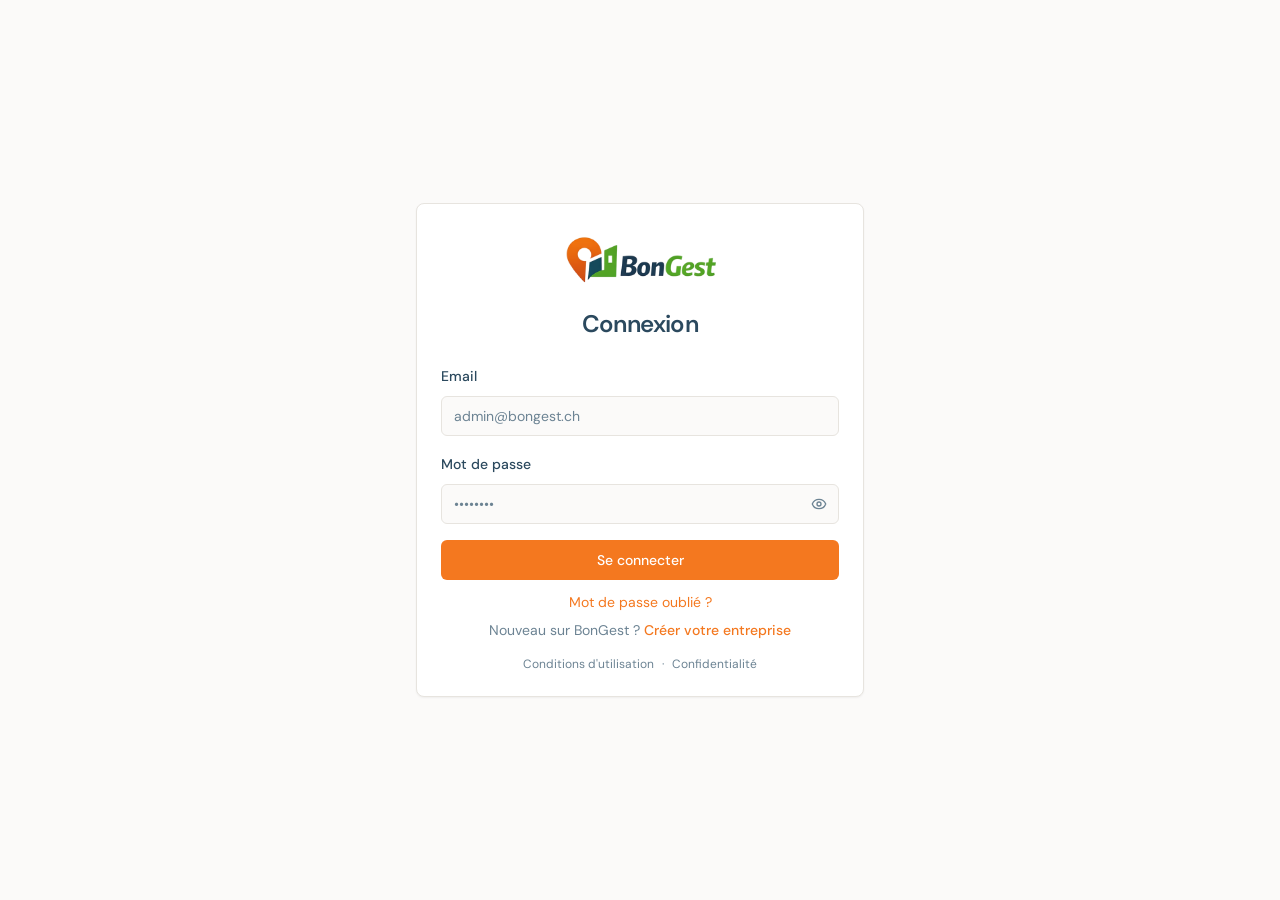
==== app-manual/index.html @ b4b2f69d "Deploy app manual" ====
<!doctype html>
<html lang="fr">
  <head>
    <meta charset="UTF-8" />
    <meta name="viewport" content="width=device-width, initial-scale=1.0, viewport-fit=cover" />
    <title>BonGest</title>
    <script>
      (function () {
        var path = window.location.pathname;
        var isWorkerRoute = path === "/worker" || path.indexOf("/worker/") === 0 || path.indexOf("/w/") === 0;
        var metadata = isWorkerRoute
          ? {
              title: "BonGest Terrain",
              description: "Application terrain pour techniciens BonGest",
              manifest: "/app-manual/worker-manifest.json",
              theme: "#2f6a31",
              icon: "/app-manual/worker-icon-512.png",
              icon192: "/app-manual/worker-icon-192.png",
              appleTitle: "Terrain"
            }
          : {
              title: "BonGest",
              description: "BonGest, gestion operationnelle pour entreprises de services sur le terrain.",
              manifest: "/app-manual/manifest.json",
              theme: "#2e7d32",
              icon: "/app-manual/icon-512.png",
              icon192: "/app-manual/icon-192.png",
              appleTitle: "BonGest"
            };

        document.title = metadata.title;
        document.write(
          '<meta name="description" content="' + metadata.description + '">' +
          '<link rel="manifest" href="' + metadata.manifest + '" id="app-manifest">' +
          '<meta name="theme-color" content="' + metadata.theme + '">' +
          '<meta name="mobile-web-app-capable" content="yes">' +
          '<meta name="application-name" content="' + metadata.appleTitle + '">' +
          '<meta name="apple-mobile-web-app-capable" content="yes">' +
          '<meta name="apple-mobile-web-app-status-bar-style" content="black-translucent">' +
          '<meta name="apple-mobile-web-app-title" content="' + metadata.appleTitle + '">' +
          '<link rel="icon" type="image/png" sizes="192x192" href="' + metadata.icon192 + '">' +
          '<link rel="apple-touch-icon" sizes="512x512" href="' + metadata.icon + '">' +
          '<meta name="author" content="BonGest">' +
          '<meta property="og:type" content="website">' +
          '<meta property="og:title" content="' + metadata.title + '">' +
          '<meta property="og:description" content="' + metadata.description + '">' +
          '<meta property="og:image" content="' + metadata.icon + '">' +
          '<meta name="twitter:card" content="summary_large_image">' +
          '<meta name="twitter:title" content="' + metadata.title + '">' +
          '<meta name="twitter:description" content="' + metadata.description + '">' +
          '<meta name="twitter:image" content="' + metadata.icon + '">'
        );
      })();
    </script>
    <script type="module" crossorigin src="/app-manual/assets/main-5Fu1vGUV.js"></script>
    <link rel="stylesheet" crossorigin href="/app-manual/assets/main-CNMGtfHj.css">
  </head>

  <body>
    <div id="root"></div>
  </body>
</html>
---- app-manual/assets/main-CNMGtfHj.css ----
@import"https://fonts.googleapis.com/css2?family=DM+Sans:ital,opsz,wght@0,9..40,300;0,9..40,400;0,9..40,500;0,9..40,600;0,9..40,700;1,9..40,400&display=swap";*,:before,:after{--tw-border-spacing-x: 0;--tw-border-spacing-y: 0;--tw-translate-x: 0;--tw-translate-y: 0;--tw-rotate: 0;--tw-skew-x: 0;--tw-skew-y: 0;--tw-scale-x: 1;--tw-scale-y: 1;--tw-pan-x: ;--tw-pan-y: ;--tw-pinch-zoom: ;--tw-scroll-snap-strictness: proximity;--tw-gradient-from-position: ;--tw-gradient-via-position: ;--tw-gradient-to-position: ;--tw-ordinal: ;--tw-slashed-zero: ;--tw-numeric-figure: ;--tw-numeric-spacing: ;--tw-numeric-fraction: ;--tw-ring-inset: ;--tw-ring-offset-width: 0px;--tw-ring-offset-color: #fff;--tw-ring-color: rgb(59 130 246 / .5);--tw-ring-offset-shadow: 0 0 #0000;--tw-ring-shadow: 0 0 #0000;--tw-shadow: 0 0 #0000;--tw-shadow-colored: 0 0 #0000;--tw-blur: ;--tw-brightness: ;--tw-contrast: ;--tw-grayscale: ;--tw-hue-rotate: ;--tw-invert: ;--tw-saturate: ;--tw-sepia: ;--tw-drop-shadow: ;--tw-backdrop-blur: ;--tw-backdrop-brightness: ;--tw-backdrop-contrast: ;--tw-backdrop-grayscale: ;--tw-backdrop-hue-rotate: ;--tw-backdrop-invert: ;--tw-backdrop-opacity: ;--tw-backdrop-saturate: ;--tw-backdrop-sepia: ;--tw-contain-size: ;--tw-contain-layout: ;--tw-contain-paint: ;--tw-contain-style: }::backdrop{--tw-border-spacing-x: 0;--tw-border-spacing-y: 0;--tw-translate-x: 0;--tw-translate-y: 0;--tw-rotate: 0;--tw-skew-x: 0;--tw-skew-y: 0;--tw-scale-x: 1;--tw-scale-y: 1;--tw-pan-x: ;--tw-pan-y: ;--tw-pinch-zoom: ;--tw-scroll-snap-strictness: proximity;--tw-gradient-from-position: ;--tw-gradient-via-position: ;--tw-gradient-to-position: ;--tw-ordinal: ;--tw-slashed-zero: ;--tw-numeric-figure: ;--tw-numeric-spacing: ;--tw-numeric-fraction: ;--tw-ring-inset: ;--tw-ring-offset-width: 0px;--tw-ring-offset-color: #fff;--tw-ring-color: rgb(59 130 246 / .5);--tw-ring-offset-shadow: 0 0 #0000;--tw-ring-shadow: 0 0 #0000;--tw-shadow: 0 0 #0000;--tw-shadow-colored: 0 0 #0000;--tw-blur: ;--tw-brightness: ;--tw-contrast: ;--tw-grayscale: ;--tw-hue-rotate: ;--tw-invert: ;--tw-saturate: ;--tw-sepia: ;--tw-drop-shadow: ;--tw-backdrop-blur: ;--tw-backdrop-brightness: ;--tw-backdrop-contrast: ;--tw-backdrop-grayscale: ;--tw-backdrop-hue-rotate: ;--tw-backdrop-invert: ;--tw-backdrop-opacity: ;--tw-backdrop-saturate: ;--tw-backdrop-sepia: ;--tw-contain-size: ;--tw-contain-layout: ;--tw-contain-paint: ;--tw-contain-style: }*,:before,:after{box-sizing:border-box;border-width:0;border-style:solid;border-color:#e5e7eb}:before,:after{--tw-content: ""}html,:host{line-height:1.5;-webkit-text-size-adjust:100%;-moz-tab-size:4;-o-tab-size:4;tab-size:4;font-family:DM Sans,system-ui,sans-serif;font-feature-settings:normal;font-variation-settings:normal;-webkit-tap-highlight-color:transparent}body{margin:0;line-height:inherit}hr{height:0;color:inherit;border-top-width:1px}abbr:where([title]){-webkit-text-decoration:underline dotted;text-decoration:underline dotted}h1,h2,h3,h4,h5,h6{font-size:inherit;font-weight:inherit}a{color:inherit;text-decoration:inherit}b,strong{font-weight:bolder}code,kbd,samp,pre{font-family:ui-monospace,SFMono-Regular,Menlo,Monaco,Consolas,Liberation Mono,Courier New,monospace;font-feature-settings:normal;font-variation-settings:normal;font-size:1em}small{font-size:80%}sub,sup{font-size:75%;line-height:0;position:relative;vertical-align:baseline}sub{bottom:-.25em}sup{top:-.5em}table{text-indent:0;border-color:inherit;border-collapse:collapse}button,input,optgroup,select,textarea{font-family:inherit;font-feature-settings:inherit;font-variation-settings:inherit;font-size:100%;font-weight:inherit;line-height:inherit;letter-spacing:inherit;color:inherit;margin:0;padding:0}button,select{text-transform:none}button,input:where([type=button]),input:where([type=reset]),input:where([type=submit]){-webkit-appearance:button;background-color:transparent;background-image:none}:-moz-focusring{outline:auto}:-moz-ui-invalid{box-shadow:none}progress{vertical-align:baseline}::-webkit-inner-spin-button,::-webkit-outer-spin-button{height:auto}[type=search]{-webkit-appearance:textfield;outline-offset:-2px}::-webkit-search-decoration{-webkit-appearance:none}::-webkit-file-upload-button{-webkit-appearance:button;font:inherit}summary{display:list-item}blockquote,dl,dd,h1,h2,h3,h4,h5,h6,hr,figure,p,pre{margin:0}fieldset{margin:0;padding:0}legend{padding:0}ol,ul,menu{list-style:none;margin:0;padding:0}dialog{padding:0}textarea{resize:vertical}input::-moz-placeholder,textarea::-moz-placeholder{opacity:1;color:#9ca3af}input::placeholder,textarea::placeholder{opacity:1;color:#9ca3af}button,[role=button]{cursor:pointer}:disabled{cursor:default}img,svg,video,canvas,audio,iframe,embed,object{display:block;vertical-align:middle}img,video{max-width:100%;height:auto}[hidden]:where(:not([hidden=until-found])){display:none}:root{--background: 40 20% 98%;--foreground: 205 37% 27%;--card: 0 0% 100%;--card-foreground: 205 37% 27%;--popover: 0 0% 100%;--popover-foreground: 205 37% 27%;--primary: 25 91% 54%;--primary-foreground: 0 0% 100%;--secondary: 205 37% 27%;--secondary-foreground: 0 0% 100%;--muted: 40 15% 94%;--muted-foreground: 205 15% 50%;--accent: 122 39% 49%;--accent-foreground: 0 0% 100%;--destructive: 0 84% 60%;--destructive-foreground: 0 0% 100%;--border: 40 15% 89%;--input: 40 15% 89%;--ring: 25 91% 54%;--radius: .5rem;--sidebar-background: 205 37% 27%;--sidebar-foreground: 210 20% 90%;--sidebar-primary: 25 91% 54%;--sidebar-primary-foreground: 0 0% 100%;--sidebar-accent: 205 35% 22%;--sidebar-accent-foreground: 210 20% 90%;--sidebar-border: 205 30% 32%;--sidebar-ring: 25 91% 54%}.dark{--background: 205 40% 10%;--foreground: 210 20% 90%;--card: 205 37% 15%;--card-foreground: 210 20% 90%;--popover: 205 37% 15%;--popover-foreground: 210 20% 90%;--primary: 25 91% 54%;--primary-foreground: 0 0% 100%;--secondary: 205 30% 25%;--secondary-foreground: 210 20% 90%;--muted: 205 30% 18%;--muted-foreground: 210 15% 60%;--accent: 122 39% 49%;--accent-foreground: 0 0% 100%;--destructive: 0 62% 30%;--destructive-foreground: 0 0% 100%;--border: 205 30% 20%;--input: 205 30% 20%;--ring: 25 91% 54%;--sidebar-background: 205 40% 8%;--sidebar-foreground: 210 20% 85%;--sidebar-primary: 25 91% 54%;--sidebar-primary-foreground: 0 0% 100%;--sidebar-accent: 205 35% 14%;--sidebar-accent-foreground: 210 20% 85%;--sidebar-border: 205 30% 15%;--sidebar-ring: 25 91% 54%}*{border-color:hsl(var(--border))}html,body,#root{min-height:100%}body{background-color:hsl(var(--background));font-family:DM Sans,system-ui,sans-serif;color:hsl(var(--foreground));font-family:DM Sans,system-ui,sans-serif}.\!container{width:100%!important;margin-right:auto!important;margin-left:auto!important;padding-right:2rem!important;padding-left:2rem!important}.container{width:100%;margin-right:auto;margin-left:auto;padding-right:2rem;padding-left:2rem}@media (min-width: 1400px){.\!container{max-width:1400px!important}.container{max-width:1400px}}.sr-only{position:absolute;width:1px;height:1px;padding:0;margin:-1px;overflow:hidden;clip:rect(0,0,0,0);white-space:nowrap;border-width:0}.pointer-events-none{pointer-events:none}.pointer-events-auto{pointer-events:auto}.visible{visibility:visible}.invisible{visibility:hidden}.fixed{position:fixed}.absolute{position:absolute}.relative{position:relative}.sticky{position:sticky}.inset-0{top:0;right:0;bottom:0;left:0}.inset-x-0{left:0;right:0}.inset-x-3{left:.75rem;right:.75rem}.inset-x-4{left:1rem;right:1rem}.inset-y-0{top:0;bottom:0}.-bottom-12{bottom:-3rem}.-left-12{left:-3rem}.-left-2{left:-.5rem}.-right-12{right:-3rem}.-right-2{right:-.5rem}.-top-12{top:-3rem}.bottom-0{bottom:0}.bottom-20{bottom:5rem}.left-0{left:0}.left-1{left:.25rem}.left-1\/2{left:50%}.left-2{left:.5rem}.left-2\.5{left:.625rem}.left-3{left:.75rem}.left-\[50\%\]{left:50%}.right-0{right:0}.right-1{right:.25rem}.right-2{right:.5rem}.right-3{right:.75rem}.right-4{right:1rem}.top-0{top:0}.top-1{top:.25rem}.top-1\.5{top:.375rem}.top-1\/2{top:50%}.top-2{top:.5rem}.top-2\.5{top:.625rem}.top-3{top:.75rem}.top-3\.5{top:.875rem}.top-4{top:1rem}.top-\[1px\]{top:1px}.top-\[50\%\]{top:50%}.top-\[60\%\]{top:60%}.top-full{top:100%}.z-10{z-index:10}.z-20{z-index:20}.z-30{z-index:30}.z-40{z-index:40}.z-50{z-index:50}.z-\[100\]{z-index:100}.z-\[1\]{z-index:1}.order-1{order:1}.col-span-2{grid-column:span 2 / span 2}.-mx-1{margin-left:-.25rem;margin-right:-.25rem}.-mx-4{margin-left:-1rem;margin-right:-1rem}.-mx-6{margin-left:-1.5rem;margin-right:-1.5rem}.mx-1{margin-left:.25rem;margin-right:.25rem}.mx-2{margin-left:.5rem;margin-right:.5rem}.mx-3{margin-left:.75rem;margin-right:.75rem}.mx-3\.5{margin-left:.875rem;margin-right:.875rem}.mx-auto{margin-left:auto;margin-right:auto}.my-0\.5{margin-top:.125rem;margin-bottom:.125rem}.my-1{margin-top:.25rem;margin-bottom:.25rem}.-ml-1{margin-left:-.25rem}.-ml-4{margin-left:-1rem}.-mt-2{margin-top:-.5rem}.-mt-4{margin-top:-1rem}.mb-0\.5{margin-bottom:.125rem}.mb-1{margin-bottom:.25rem}.mb-1\.5{margin-bottom:.375rem}.mb-2{margin-bottom:.5rem}.mb-3{margin-bottom:.75rem}.mb-4{margin-bottom:1rem}.mb-5{margin-bottom:1.25rem}.ml-1{margin-left:.25rem}.ml-1\.5{margin-left:.375rem}.ml-2{margin-left:.5rem}.ml-4{margin-left:1rem}.ml-6{margin-left:1.5rem}.ml-9{margin-left:2.25rem}.ml-auto{margin-left:auto}.mr-0\.5{margin-right:.125rem}.mr-1{margin-right:.25rem}.mr-1\.5{margin-right:.375rem}.mr-2{margin-right:.5rem}.mt-0\.5{margin-top:.125rem}.mt-1{margin-top:.25rem}.mt-1\.5{margin-top:.375rem}.mt-2{margin-top:.5rem}.mt-24{margin-top:6rem}.mt-3{margin-top:.75rem}.mt-4{margin-top:1rem}.mt-5{margin-top:1.25rem}.mt-6{margin-top:1.5rem}.mt-\[-12px\]{margin-top:-12px}.mt-auto{margin-top:auto}.line-clamp-2{overflow:hidden;display:-webkit-box;-webkit-box-orient:vertical;-webkit-line-clamp:2}.block{display:block}.inline-block{display:inline-block}.inline{display:inline}.flex{display:flex}.inline-flex{display:inline-flex}.table{display:table}.grid{display:grid}.hidden{display:none}.aspect-square{aspect-ratio:1 / 1}.aspect-video{aspect-ratio:16 / 9}.size-4{width:1rem;height:1rem}.h-0{height:0px}.h-0\.5{height:.125rem}.h-1{height:.25rem}.h-1\.5{height:.375rem}.h-10{height:2.5rem}.h-11{height:2.75rem}.h-12{height:3rem}.h-14{height:3.5rem}.h-16{height:4rem}.h-2{height:.5rem}.h-2\.5{height:.625rem}.h-20{height:5rem}.h-3{height:.75rem}.h-3\.5{height:.875rem}.h-32{height:8rem}.h-4{height:1rem}.h-48{height:12rem}.h-5{height:1.25rem}.h-52{height:13rem}.h-6{height:1.5rem}.h-7{height:1.75rem}.h-8{height:2rem}.h-9{height:2.25rem}.h-96{height:24rem}.h-\[1px\]{height:1px}.h-\[22px\]{height:22px}.h-\[600px\]{height:600px}.h-\[85vh\]{height:85vh}.h-\[calc\(100vh-260px\)\]{height:calc(100vh - 260px)}.h-\[var\(--radix-navigation-menu-viewport-height\)\]{height:var(--radix-navigation-menu-viewport-height)}.h-\[var\(--radix-select-trigger-height\)\]{height:var(--radix-select-trigger-height)}.h-auto{height:auto}.h-dvh{height:100dvh}.h-full{height:100%}.h-px{height:1px}.h-svh{height:100svh}.max-h-32{max-height:8rem}.max-h-36{max-height:9rem}.max-h-64{max-height:16rem}.max-h-96{max-height:24rem}.max-h-\[200px\]{max-height:200px}.max-h-\[300px\]{max-height:300px}.max-h-\[320px\]{max-height:320px}.max-h-\[70vh\]{max-height:70vh}.max-h-\[85vh\]{max-height:85vh}.max-h-\[90dvh\]{max-height:90dvh}.max-h-\[90vh\]{max-height:90vh}.max-h-\[calc\(100dvh-120px\)\]{max-height:calc(100dvh - 120px)}.max-h-\[calc\(100dvh-2rem\)\]{max-height:calc(100dvh - 2rem)}.max-h-full{max-height:100%}.max-h-screen{max-height:100vh}.min-h-0{min-height:0px}.min-h-14{min-height:3.5rem}.min-h-5{min-height:1.25rem}.min-h-\[100px\]{min-height:100px}.min-h-\[36px\]{min-height:36px}.min-h-\[44px\]{min-height:44px}.min-h-\[48px\]{min-height:48px}.min-h-\[50vh\]{min-height:50vh}.min-h-\[60px\]{min-height:60px}.min-h-\[64px\]{min-height:64px}.min-h-\[76px\]{min-height:76px}.min-h-\[78px\]{min-height:78px}.min-h-\[80px\]{min-height:80px}.min-h-\[84px\]{min-height:84px}.min-h-dvh{min-height:100dvh}.min-h-screen{min-height:100vh}.min-h-svh{min-height:100svh}.w-0{width:0px}.w-1{width:.25rem}.w-1\/2{width:50%}.w-10{width:2.5rem}.w-11{width:2.75rem}.w-12{width:3rem}.w-14{width:3.5rem}.w-16{width:4rem}.w-2{width:.5rem}.w-2\.5{width:.625rem}.w-2\/3{width:66.666667%}.w-20{width:5rem}.w-24{width:6rem}.w-28{width:7rem}.w-3{width:.75rem}.w-3\.5{width:.875rem}.w-3\/4{width:75%}.w-32{width:8rem}.w-4{width:1rem}.w-48{width:12rem}.w-5{width:1.25rem}.w-52{width:13rem}.w-6{width:1.5rem}.w-64{width:16rem}.w-7{width:1.75rem}.w-72{width:18rem}.w-8{width:2rem}.w-80{width:20rem}.w-9{width:2.25rem}.w-\[--sidebar-width\]{width:var(--sidebar-width)}.w-\[100px\]{width:100px}.w-\[120px\]{width:120px}.w-\[140px\]{width:140px}.w-\[180px\]{width:180px}.w-\[1px\]{width:1px}.w-\[200px\]{width:200px}.w-\[22px\]{width:22px}.w-\[68px\]{width:68px}.w-\[90px\]{width:90px}.w-\[calc\(100vw-2rem\)\]{width:calc(100vw - 2rem)}.w-auto{width:auto}.w-full{width:100%}.w-max{width:-moz-max-content;width:max-content}.w-px{width:1px}.min-w-0{min-width:0px}.min-w-5{min-width:1.25rem}.min-w-6{min-width:1.5rem}.min-w-7{min-width:1.75rem}.min-w-\[12rem\]{min-width:12rem}.min-w-\[130px\]{min-width:130px}.min-w-\[140px\]{min-width:140px}.min-w-\[160px\]{min-width:160px}.min-w-\[200px\]{min-width:200px}.min-w-\[520px\]{min-width:520px}.min-w-\[550px\]{min-width:550px}.min-w-\[8rem\]{min-width:8rem}.min-w-\[980px\]{min-width:980px}.min-w-\[var\(--radix-select-trigger-width\)\]{min-width:var(--radix-select-trigger-width)}.min-w-full{min-width:100%}.max-w-2xl{max-width:42rem}.max-w-3xl{max-width:48rem}.max-w-6xl{max-width:72rem}.max-w-\[--skeleton-width\]{max-width:var(--skeleton-width)}.max-w-\[180px\]{max-width:180px}.max-w-\[240px\]{max-width:240px}.max-w-\[280px\]{max-width:280px}.max-w-\[80\%\]{max-width:80%}.max-w-\[85\%\]{max-width:85%}.max-w-full{max-width:100%}.max-w-lg{max-width:32rem}.max-w-max{max-width:-moz-max-content;max-width:max-content}.max-w-md{max-width:28rem}.max-w-sm{max-width:24rem}.max-w-xs{max-width:20rem}.flex-1{flex:1 1 0%}.flex-shrink-0,.shrink-0{flex-shrink:0}.grow{flex-grow:1}.grow-0{flex-grow:0}.basis-full{flex-basis:100%}.table-fixed{table-layout:fixed}.caption-bottom{caption-side:bottom}.border-collapse{border-collapse:collapse}.-translate-x-1\/2{--tw-translate-x: -50%;transform:translate(var(--tw-translate-x),var(--tw-translate-y)) rotate(var(--tw-rotate)) skew(var(--tw-skew-x)) skewY(var(--tw-skew-y)) scaleX(var(--tw-scale-x)) scaleY(var(--tw-scale-y))}.-translate-x-px{--tw-translate-x: -1px;transform:translate(var(--tw-translate-x),var(--tw-translate-y)) rotate(var(--tw-rotate)) skew(var(--tw-skew-x)) skewY(var(--tw-skew-y)) scaleX(var(--tw-scale-x)) scaleY(var(--tw-scale-y))}.-translate-y-1\/2{--tw-translate-y: -50%;transform:translate(var(--tw-translate-x),var(--tw-translate-y)) rotate(var(--tw-rotate)) skew(var(--tw-skew-x)) skewY(var(--tw-skew-y)) scaleX(var(--tw-scale-x)) scaleY(var(--tw-scale-y))}.translate-x-\[-50\%\]{--tw-translate-x: -50%;transform:translate(var(--tw-translate-x),var(--tw-translate-y)) rotate(var(--tw-rotate)) skew(var(--tw-skew-x)) skewY(var(--tw-skew-y)) scaleX(var(--tw-scale-x)) scaleY(var(--tw-scale-y))}.translate-x-px{--tw-translate-x: 1px;transform:translate(var(--tw-translate-x),var(--tw-translate-y)) rotate(var(--tw-rotate)) skew(var(--tw-skew-x)) skewY(var(--tw-skew-y)) scaleX(var(--tw-scale-x)) scaleY(var(--tw-scale-y))}.translate-y-\[-50\%\]{--tw-translate-y: -50%;transform:translate(var(--tw-translate-x),var(--tw-translate-y)) rotate(var(--tw-rotate)) skew(var(--tw-skew-x)) skewY(var(--tw-skew-y)) scaleX(var(--tw-scale-x)) scaleY(var(--tw-scale-y))}.rotate-180{--tw-rotate: 180deg;transform:translate(var(--tw-translate-x),var(--tw-translate-y)) rotate(var(--tw-rotate)) skew(var(--tw-skew-x)) skewY(var(--tw-skew-y)) scaleX(var(--tw-scale-x)) scaleY(var(--tw-scale-y))}.rotate-45{--tw-rotate: 45deg;transform:translate(var(--tw-translate-x),var(--tw-translate-y)) rotate(var(--tw-rotate)) skew(var(--tw-skew-x)) skewY(var(--tw-skew-y)) scaleX(var(--tw-scale-x)) scaleY(var(--tw-scale-y))}.rotate-90{--tw-rotate: 90deg;transform:translate(var(--tw-translate-x),var(--tw-translate-y)) rotate(var(--tw-rotate)) skew(var(--tw-skew-x)) skewY(var(--tw-skew-y)) scaleX(var(--tw-scale-x)) scaleY(var(--tw-scale-y))}.transform{transform:translate(var(--tw-translate-x),var(--tw-translate-y)) rotate(var(--tw-rotate)) skew(var(--tw-skew-x)) skewY(var(--tw-skew-y)) scaleX(var(--tw-scale-x)) scaleY(var(--tw-scale-y))}@keyframes pulse{50%{opacity:.5}}.animate-pulse{animation:pulse 2s cubic-bezier(.4,0,.6,1) infinite}@keyframes spin{to{transform:rotate(360deg)}}.animate-spin{animation:spin 1s linear infinite}.cursor-default{cursor:default}.cursor-pointer{cursor:pointer}.touch-none{touch-action:none}.touch-manipulation{touch-action:manipulation}.select-none{-webkit-user-select:none;-moz-user-select:none;user-select:none}.resize-none{resize:none}.resize-y{resize:vertical}.resize{resize:both}.scroll-mt-5{scroll-margin-top:1.25rem}.list-none{list-style-type:none}.grid-cols-1{grid-template-columns:repeat(1,minmax(0,1fr))}.grid-cols-2{grid-template-columns:repeat(2,minmax(0,1fr))}.grid-cols-3{grid-template-columns:repeat(3,minmax(0,1fr))}.grid-cols-4{grid-template-columns:repeat(4,minmax(0,1fr))}.grid-cols-\[1fr_80px_140px_32px\]{grid-template-columns:1fr 80px 140px 32px}.grid-cols-\[1fr_80px_32px\]{grid-template-columns:1fr 80px 32px}.flex-row{flex-direction:row}.flex-col{flex-direction:column}.flex-col-reverse{flex-direction:column-reverse}.flex-wrap{flex-wrap:wrap}.place-items-center{place-items:center}.items-start{align-items:flex-start}.items-end{align-items:flex-end}.items-center{align-items:center}.items-stretch{align-items:stretch}.justify-start{justify-content:flex-start}.justify-end{justify-content:flex-end}.justify-center{justify-content:center}.justify-between{justify-content:space-between}.gap-0{gap:0px}.gap-0\.5{gap:.125rem}.gap-1{gap:.25rem}.gap-1\.5{gap:.375rem}.gap-2{gap:.5rem}.gap-2\.5{gap:.625rem}.gap-3{gap:.75rem}.gap-4{gap:1rem}.gap-5{gap:1.25rem}.gap-8{gap:2rem}.gap-\[5px\]{gap:5px}.gap-x-2{-moz-column-gap:.5rem;column-gap:.5rem}.gap-x-3{-moz-column-gap:.75rem;column-gap:.75rem}.gap-y-0\.5{row-gap:.125rem}.gap-y-1{row-gap:.25rem}.space-x-1>:not([hidden])~:not([hidden]){--tw-space-x-reverse: 0;margin-right:calc(.25rem * var(--tw-space-x-reverse));margin-left:calc(.25rem * calc(1 - var(--tw-space-x-reverse)))}.space-x-4>:not([hidden])~:not([hidden]){--tw-space-x-reverse: 0;margin-right:calc(1rem * var(--tw-space-x-reverse));margin-left:calc(1rem * calc(1 - var(--tw-space-x-reverse)))}.space-y-0\.5>:not([hidden])~:not([hidden]){--tw-space-y-reverse: 0;margin-top:calc(.125rem * calc(1 - var(--tw-space-y-reverse)));margin-bottom:calc(.125rem * var(--tw-space-y-reverse))}.space-y-1>:not([hidden])~:not([hidden]){--tw-space-y-reverse: 0;margin-top:calc(.25rem * calc(1 - var(--tw-space-y-reverse)));margin-bottom:calc(.25rem * var(--tw-space-y-reverse))}.space-y-1\.5>:not([hidden])~:not([hidden]){--tw-space-y-reverse: 0;margin-top:calc(.375rem * calc(1 - var(--tw-space-y-reverse)));margin-bottom:calc(.375rem * var(--tw-space-y-reverse))}.space-y-2>:not([hidden])~:not([hidden]){--tw-space-y-reverse: 0;margin-top:calc(.5rem * calc(1 - var(--tw-space-y-reverse)));margin-bottom:calc(.5rem * var(--tw-space-y-reverse))}.space-y-3>:not([hidden])~:not([hidden]){--tw-space-y-reverse: 0;margin-top:calc(.75rem * calc(1 - var(--tw-space-y-reverse)));margin-bottom:calc(.75rem * var(--tw-space-y-reverse))}.space-y-4>:not([hidden])~:not([hidden]){--tw-space-y-reverse: 0;margin-top:calc(1rem * calc(1 - var(--tw-space-y-reverse)));margin-bottom:calc(1rem * var(--tw-space-y-reverse))}.space-y-5>:not([hidden])~:not([hidden]){--tw-space-y-reverse: 0;margin-top:calc(1.25rem * calc(1 - var(--tw-space-y-reverse)));margin-bottom:calc(1.25rem * var(--tw-space-y-reverse))}.space-y-6>:not([hidden])~:not([hidden]){--tw-space-y-reverse: 0;margin-top:calc(1.5rem * calc(1 - var(--tw-space-y-reverse)));margin-bottom:calc(1.5rem * var(--tw-space-y-reverse))}.space-y-8>:not([hidden])~:not([hidden]){--tw-space-y-reverse: 0;margin-top:calc(2rem * calc(1 - var(--tw-space-y-reverse)));margin-bottom:calc(2rem * var(--tw-space-y-reverse))}.divide-y>:not([hidden])~:not([hidden]){--tw-divide-y-reverse: 0;border-top-width:calc(1px * calc(1 - var(--tw-divide-y-reverse)));border-bottom-width:calc(1px * var(--tw-divide-y-reverse))}.divide-border>:not([hidden])~:not([hidden]){border-color:hsl(var(--border))}.self-start{align-self:flex-start}.overflow-auto{overflow:auto}.overflow-hidden{overflow:hidden}.overflow-x-auto{overflow-x:auto}.overflow-y-auto{overflow-y:auto}.overflow-x-hidden{overflow-x:hidden}.overscroll-contain{overscroll-behavior:contain}.truncate{overflow:hidden;text-overflow:ellipsis;white-space:nowrap}.text-ellipsis{text-overflow:ellipsis}.whitespace-normal{white-space:normal}.whitespace-nowrap{white-space:nowrap}.whitespace-pre-wrap{white-space:pre-wrap}.break-words{overflow-wrap:break-word}.break-all{word-break:break-all}.rounded{border-radius:.25rem}.rounded-2xl{border-radius:1rem}.rounded-\[0px_10px_10px_10px\]{border-radius:0 10px 10px}.rounded-\[12px\]{border-radius:12px}.rounded-\[16px\]{border-radius:16px}.rounded-\[18px\]{border-radius:18px}.rounded-\[22px\]{border-radius:22px}.rounded-\[24px\]{border-radius:24px}.rounded-\[28px\]{border-radius:28px}.rounded-\[2px\]{border-radius:2px}.rounded-\[inherit\]{border-radius:inherit}.rounded-full{border-radius:9999px}.rounded-lg{border-radius:var(--radius)}.rounded-md{border-radius:calc(var(--radius) - 2px)}.rounded-none{border-radius:0}.rounded-sm{border-radius:calc(var(--radius) - 4px)}.rounded-xl{border-radius:.75rem}.rounded-t-\[10px\]{border-top-left-radius:10px;border-top-right-radius:10px}.rounded-tl-none{border-top-left-radius:0}.rounded-tl-sm{border-top-left-radius:calc(var(--radius) - 4px)}.rounded-tr-none{border-top-right-radius:0}.border{border-width:1px}.border-0{border-width:0px}.border-2{border-width:2px}.border-\[1\.5px\]{border-width:1.5px}.border-y{border-top-width:1px;border-bottom-width:1px}.border-b{border-bottom-width:1px}.border-l{border-left-width:1px}.border-l-2{border-left-width:2px}.border-l-4{border-left-width:4px}.border-l-\[8px\]{border-left-width:8px}.border-r{border-right-width:1px}.border-r-\[8px\]{border-right-width:8px}.border-t{border-top-width:1px}.border-t-\[8px\]{border-top-width:8px}.border-dashed{border-style:dashed}.border-\[\#8bbf4a\]{--tw-border-opacity: 1;border-color:rgb(139 191 74 / var(--tw-border-opacity, 1))}.border-\[\#D7E0E7\]{--tw-border-opacity: 1;border-color:rgb(215 224 231 / var(--tw-border-opacity, 1))}.border-\[\#d7cebf\]{--tw-border-opacity: 1;border-color:rgb(215 206 191 / var(--tw-border-opacity, 1))}.border-\[\#d8ccb8\]{--tw-border-opacity: 1;border-color:rgb(216 204 184 / var(--tw-border-opacity, 1))}.border-\[\#e3dacb\]{--tw-border-opacity: 1;border-color:rgb(227 218 203 / var(--tw-border-opacity, 1))}.border-\[\#e4dac8\]{--tw-border-opacity: 1;border-color:rgb(228 218 200 / var(--tw-border-opacity, 1))}.border-\[\#e7dfd2\]{--tw-border-opacity: 1;border-color:rgb(231 223 210 / var(--tw-border-opacity, 1))}.border-\[\#ebe3d7\]{--tw-border-opacity: 1;border-color:rgb(235 227 215 / var(--tw-border-opacity, 1))}.border-\[\#eee6db\]{--tw-border-opacity: 1;border-color:rgb(238 230 219 / var(--tw-border-opacity, 1))}.border-\[\#f3c3bf\]{--tw-border-opacity: 1;border-color:rgb(243 195 191 / var(--tw-border-opacity, 1))}.border-\[\#fdba74\]{--tw-border-opacity: 1;border-color:rgb(253 186 116 / var(--tw-border-opacity, 1))}.border-\[--color-border\]{border-color:var(--color-border)}.border-accent{border-color:hsl(var(--accent))}.border-accent\/30{border-color:hsl(var(--accent) / .3)}.border-amber-200{--tw-border-opacity: 1;border-color:rgb(253 230 138 / var(--tw-border-opacity, 1))}.border-amber-300{--tw-border-opacity: 1;border-color:rgb(252 211 77 / var(--tw-border-opacity, 1))}.border-blue-200{--tw-border-opacity: 1;border-color:rgb(191 219 254 / var(--tw-border-opacity, 1))}.border-blue-300{--tw-border-opacity: 1;border-color:rgb(147 197 253 / var(--tw-border-opacity, 1))}.border-border{border-color:hsl(var(--border))}.border-border\/50{border-color:hsl(var(--border) / .5)}.border-destructive{border-color:hsl(var(--destructive))}.border-destructive\/20{border-color:hsl(var(--destructive) / .2)}.border-destructive\/30{border-color:hsl(var(--destructive) / .3)}.border-destructive\/50{border-color:hsl(var(--destructive) / .5)}.border-emerald-200{--tw-border-opacity: 1;border-color:rgb(167 243 208 / var(--tw-border-opacity, 1))}.border-green-200{--tw-border-opacity: 1;border-color:rgb(187 247 208 / var(--tw-border-opacity, 1))}.border-green-300{--tw-border-opacity: 1;border-color:rgb(134 239 172 / var(--tw-border-opacity, 1))}.border-indigo-300{--tw-border-opacity: 1;border-color:rgb(165 180 252 / var(--tw-border-opacity, 1))}.border-input{border-color:hsl(var(--input))}.border-muted{border-color:hsl(var(--muted))}.border-muted-foreground\/30{border-color:hsl(var(--muted-foreground) / .3)}.border-orange-200{--tw-border-opacity: 1;border-color:rgb(254 215 170 / var(--tw-border-opacity, 1))}.border-primary{border-color:hsl(var(--primary))}.border-primary\/10{border-color:hsl(var(--primary) / .1)}.border-primary\/25{border-color:hsl(var(--primary) / .25)}.border-primary\/30{border-color:hsl(var(--primary) / .3)}.border-primary\/35{border-color:hsl(var(--primary) / .35)}.border-red-300{--tw-border-opacity: 1;border-color:rgb(252 165 165 / var(--tw-border-opacity, 1))}.border-secondary{border-color:hsl(var(--secondary))}.border-sidebar-border{border-color:hsl(var(--sidebar-border))}.border-transparent{border-color:transparent}.border-l-primary{border-left-color:hsl(var(--primary))}.border-l-transparent{border-left-color:transparent}.border-r-transparent{border-right-color:transparent}.border-t-\[hsl\(122\,39\%\,49\%\)\]{--tw-border-opacity: 1;border-top-color:hsl(122 39% 49% / var(--tw-border-opacity, 1))}.border-t-transparent{border-top-color:transparent}.border-t-white{--tw-border-opacity: 1;border-top-color:rgb(255 255 255 / var(--tw-border-opacity, 1))}.bg-\[\#25d366\]{--tw-bg-opacity: 1;background-color:rgb(37 211 102 / var(--tw-bg-opacity, 1))}.bg-\[\#2F536D\]{--tw-bg-opacity: 1;background-color:rgb(47 83 109 / var(--tw-bg-opacity, 1))}.bg-\[\#2f6b2f\]{--tw-bg-opacity: 1;background-color:rgb(47 107 47 / var(--tw-bg-opacity, 1))}.bg-\[\#a32d2d\]{--tw-bg-opacity: 1;background-color:rgb(163 45 45 / var(--tw-bg-opacity, 1))}.bg-\[\#e5ddd5\]{--tw-bg-opacity: 1;background-color:rgb(229 221 213 / var(--tw-bg-opacity, 1))}.bg-\[\#ef4444\]{--tw-bg-opacity: 1;background-color:rgb(239 68 68 / var(--tw-bg-opacity, 1))}.bg-\[\#eff7e8\]{--tw-bg-opacity: 1;background-color:rgb(239 247 232 / var(--tw-bg-opacity, 1))}.bg-\[\#f4f2ed\]{--tw-bg-opacity: 1;background-color:rgb(244 242 237 / var(--tw-bg-opacity, 1))}.bg-\[\#f5efe4\]{--tw-bg-opacity: 1;background-color:rgb(245 239 228 / var(--tw-bg-opacity, 1))}.bg-\[\#f5f5f0\]{--tw-bg-opacity: 1;background-color:rgb(245 245 240 / var(--tw-bg-opacity, 1))}.bg-\[\#f8f6ef\]{--tw-bg-opacity: 1;background-color:rgb(248 246 239 / var(--tw-bg-opacity, 1))}.bg-\[\#f97316\]{--tw-bg-opacity: 1;background-color:rgb(249 115 22 / var(--tw-bg-opacity, 1))}.bg-\[\#f97316\]\/10{background-color:#f973161a}.bg-\[\#fff7ed\]{--tw-bg-opacity: 1;background-color:rgb(255 247 237 / var(--tw-bg-opacity, 1))}.bg-\[--color-bg\]{background-color:var(--color-bg)}.bg-\[hsl\(122\,39\%\,30\%\)\]{--tw-bg-opacity: 1;background-color:hsl(122 39% 30% / var(--tw-bg-opacity, 1))}.bg-\[hsl\(122\,39\%\,49\%\)\]{--tw-bg-opacity: 1;background-color:hsl(122 39% 49% / var(--tw-bg-opacity, 1))}.bg-\[rgba\(18\,17\,12\,0\.08\)\]{background-color:#12110c14}.bg-\[rgba\(18\,17\,12\,0\.32\)\]{background-color:#12110c52}.bg-accent{background-color:hsl(var(--accent))}.bg-accent\/10{background-color:hsl(var(--accent) / .1)}.bg-amber-100{--tw-bg-opacity: 1;background-color:rgb(254 243 199 / var(--tw-bg-opacity, 1))}.bg-amber-50{--tw-bg-opacity: 1;background-color:rgb(255 251 235 / var(--tw-bg-opacity, 1))}.bg-background{background-color:hsl(var(--background))}.bg-background\/70{background-color:hsl(var(--background) / .7)}.bg-background\/95{background-color:hsl(var(--background) / .95)}.bg-black\/80{background-color:#000c}.bg-blue-100{--tw-bg-opacity: 1;background-color:rgb(219 234 254 / var(--tw-bg-opacity, 1))}.bg-blue-50{--tw-bg-opacity: 1;background-color:rgb(239 246 255 / var(--tw-bg-opacity, 1))}.bg-blue-500\/15{background-color:#3b82f626}.bg-border{background-color:hsl(var(--border))}.bg-card{background-color:hsl(var(--card))}.bg-destructive{background-color:hsl(var(--destructive))}.bg-destructive\/10{background-color:hsl(var(--destructive) / .1)}.bg-destructive\/5{background-color:hsl(var(--destructive) / .05)}.bg-emerald-50{--tw-bg-opacity: 1;background-color:rgb(236 253 245 / var(--tw-bg-opacity, 1))}.bg-foreground{background-color:hsl(var(--foreground))}.bg-green-100{--tw-bg-opacity: 1;background-color:rgb(220 252 231 / var(--tw-bg-opacity, 1))}.bg-green-50{--tw-bg-opacity: 1;background-color:rgb(240 253 244 / var(--tw-bg-opacity, 1))}.bg-green-500\/15{background-color:#22c55e26}.bg-indigo-100{--tw-bg-opacity: 1;background-color:rgb(224 231 255 / var(--tw-bg-opacity, 1))}.bg-indigo-500\/15{background-color:#6366f126}.bg-inherit{background-color:inherit}.bg-muted{background-color:hsl(var(--muted))}.bg-muted\/20{background-color:hsl(var(--muted) / .2)}.bg-muted\/25{background-color:hsl(var(--muted) / .25)}.bg-muted\/30{background-color:hsl(var(--muted) / .3)}.bg-muted\/40{background-color:hsl(var(--muted) / .4)}.bg-muted\/50{background-color:hsl(var(--muted) / .5)}.bg-muted\/60{background-color:hsl(var(--muted) / .6)}.bg-orange-100{--tw-bg-opacity: 1;background-color:rgb(255 237 213 / var(--tw-bg-opacity, 1))}.bg-orange-50{--tw-bg-opacity: 1;background-color:rgb(255 247 237 / var(--tw-bg-opacity, 1))}.bg-orange-50\/50{background-color:#fff7ed80}.bg-orange-500{--tw-bg-opacity: 1;background-color:rgb(249 115 22 / var(--tw-bg-opacity, 1))}.bg-popover{background-color:hsl(var(--popover))}.bg-primary{background-color:hsl(var(--primary))}.bg-primary\/10{background-color:hsl(var(--primary) / .1)}.bg-primary\/5{background-color:hsl(var(--primary) / .05)}.bg-red-100{--tw-bg-opacity: 1;background-color:rgb(254 226 226 / var(--tw-bg-opacity, 1))}.bg-red-500\/15{background-color:#ef444426}.bg-secondary{background-color:hsl(var(--secondary))}.bg-sidebar{background-color:hsl(var(--sidebar-background))}.bg-sidebar-border{background-color:hsl(var(--sidebar-border))}.bg-transparent{background-color:transparent}.bg-violet-100{--tw-bg-opacity: 1;background-color:rgb(237 233 254 / var(--tw-bg-opacity, 1))}.bg-white{--tw-bg-opacity: 1;background-color:rgb(255 255 255 / var(--tw-bg-opacity, 1))}.bg-white\/20{background-color:#fff3}.bg-white\/60{background-color:#fff9}.bg-white\/75{background-color:#ffffffbf}.bg-white\/80{background-color:#fffc}.bg-white\/95{background-color:#fffffff2}.fill-current{fill:currentColor}.fill-green-500{fill:#22c55e}.object-contain{-o-object-fit:contain;object-fit:contain}.object-cover{-o-object-fit:cover;object-fit:cover}.object-center{-o-object-position:center;object-position:center}.p-0{padding:0}.p-0\.5{padding:.125rem}.p-1{padding:.25rem}.p-1\.5{padding:.375rem}.p-2{padding:.5rem}.p-2\.5{padding:.625rem}.p-3{padding:.75rem}.p-3\.5{padding:.875rem}.p-4{padding:1rem}.p-5{padding:1.25rem}.p-6{padding:1.5rem}.p-8{padding:2rem}.p-\[1px\]{padding:1px}.px-0{padding-left:0;padding-right:0}.px-0\.5{padding-left:.125rem;padding-right:.125rem}.px-1{padding-left:.25rem;padding-right:.25rem}.px-1\.5{padding-left:.375rem;padding-right:.375rem}.px-2{padding-left:.5rem;padding-right:.5rem}.px-2\.5{padding-left:.625rem;padding-right:.625rem}.px-3{padding-left:.75rem;padding-right:.75rem}.px-4{padding-left:1rem;padding-right:1rem}.px-5{padding-left:1.25rem;padding-right:1.25rem}.px-6{padding-left:1.5rem;padding-right:1.5rem}.px-8{padding-left:2rem;padding-right:2rem}.py-0{padding-top:0;padding-bottom:0}.py-0\.5{padding-top:.125rem;padding-bottom:.125rem}.py-1{padding-top:.25rem;padding-bottom:.25rem}.py-1\.5{padding-top:.375rem;padding-bottom:.375rem}.py-12{padding-top:3rem;padding-bottom:3rem}.py-2{padding-top:.5rem;padding-bottom:.5rem}.py-2\.5{padding-top:.625rem;padding-bottom:.625rem}.py-3{padding-top:.75rem;padding-bottom:.75rem}.py-4{padding-top:1rem;padding-bottom:1rem}.py-5{padding-top:1.25rem;padding-bottom:1.25rem}.py-6{padding-top:1.5rem;padding-bottom:1.5rem}.py-8{padding-top:2rem;padding-bottom:2rem}.pb-1{padding-bottom:.25rem}.pb-2{padding-bottom:.5rem}.pb-20{padding-bottom:5rem}.pb-24{padding-bottom:6rem}.pb-3{padding-bottom:.75rem}.pb-4{padding-bottom:1rem}.pb-6{padding-bottom:1.5rem}.pb-8{padding-bottom:2rem}.pb-\[140px\]{padding-bottom:140px}.pb-\[calc\(6rem\+env\(safe-area-inset-bottom\)\)\]{padding-bottom:calc(6rem + env(safe-area-inset-bottom))}.pl-2\.5{padding-left:.625rem}.pl-3{padding-left:.75rem}.pl-4{padding-left:1rem}.pl-5{padding-left:1.25rem}.pl-6{padding-left:1.5rem}.pl-8{padding-left:2rem}.pl-9{padding-left:2.25rem}.pr-10{padding-right:2.5rem}.pr-12{padding-right:3rem}.pr-14{padding-right:3.5rem}.pr-2{padding-right:.5rem}.pr-2\.5{padding-right:.625rem}.pr-8{padding-right:2rem}.pt-0{padding-top:0}.pt-0\.5{padding-top:.125rem}.pt-1{padding-top:.25rem}.pt-2{padding-top:.5rem}.pt-3{padding-top:.75rem}.pt-4{padding-top:1rem}.text-left{text-align:left}.text-center{text-align:center}.text-right{text-align:right}.align-middle{vertical-align:middle}.font-mono{font-family:ui-monospace,SFMono-Regular,Menlo,Monaco,Consolas,Liberation Mono,Courier New,monospace}.font-sans{font-family:DM Sans,system-ui,sans-serif}.text-2xl{font-size:1.5rem;line-height:2rem}.text-4xl{font-size:2.25rem;line-height:2.5rem}.text-5xl{font-size:3rem;line-height:1}.text-\[0\.8rem\]{font-size:.8rem}.text-\[10px\]{font-size:10px}.text-\[11px\]{font-size:11px}.text-\[12px\]{font-size:12px}.text-\[13px\]{font-size:13px}.text-\[22px\]{font-size:22px}.text-\[9px\]{font-size:9px}.text-base{font-size:1rem;line-height:1.5rem}.text-lg{font-size:1.125rem;line-height:1.75rem}.text-sm{font-size:.875rem;line-height:1.25rem}.text-xl{font-size:1.25rem;line-height:1.75rem}.text-xs{font-size:.75rem;line-height:1rem}.font-bold{font-weight:700}.font-medium{font-weight:500}.font-normal{font-weight:400}.font-semibold{font-weight:600}.uppercase{text-transform:uppercase}.capitalize{text-transform:capitalize}.italic{font-style:italic}.tabular-nums{--tw-numeric-spacing: tabular-nums;font-variant-numeric:var(--tw-ordinal) var(--tw-slashed-zero) var(--tw-numeric-figure) var(--tw-numeric-spacing) var(--tw-numeric-fraction)}.leading-4{line-height:1rem}.leading-5{line-height:1.25rem}.leading-6{line-height:1.5rem}.leading-none{line-height:1}.leading-relaxed{line-height:1.625}.leading-snug{line-height:1.375}.leading-tight{line-height:1.25}.tracking-\[0\.08em\]{letter-spacing:.08em}.tracking-\[0\.12em\]{letter-spacing:.12em}.tracking-\[0\.14em\]{letter-spacing:.14em}.tracking-\[0\.16em\]{letter-spacing:.16em}.tracking-\[0\.18em\]{letter-spacing:.18em}.tracking-normal{letter-spacing:0em}.tracking-tight{letter-spacing:-.025em}.tracking-wide{letter-spacing:.025em}.tracking-widest{letter-spacing:.1em}.text-\[\#1f1b16\]{--tw-text-opacity: 1;color:rgb(31 27 22 / var(--tw-text-opacity, 1))}.text-\[\#24211d\]{--tw-text-opacity: 1;color:rgb(36 33 29 / var(--tw-text-opacity, 1))}.text-\[\#2563eb\]{--tw-text-opacity: 1;color:rgb(37 99 235 / var(--tw-text-opacity, 1))}.text-\[\#3a342d\]{--tw-text-opacity: 1;color:rgb(58 52 45 / var(--tw-text-opacity, 1))}.text-\[\#4d657d\]{--tw-text-opacity: 1;color:rgb(77 101 125 / var(--tw-text-opacity, 1))}.text-\[\#4f7a18\]{--tw-text-opacity: 1;color:rgb(79 122 24 / var(--tw-text-opacity, 1))}.text-\[\#5A7288\]{--tw-text-opacity: 1;color:rgb(90 114 136 / var(--tw-text-opacity, 1))}.text-\[\#5d564d\]{--tw-text-opacity: 1;color:rgb(93 86 77 / var(--tw-text-opacity, 1))}.text-\[\#5e584f\]{--tw-text-opacity: 1;color:rgb(94 88 79 / var(--tw-text-opacity, 1))}.text-\[\#639922\]{--tw-text-opacity: 1;color:rgb(99 153 34 / var(--tw-text-opacity, 1))}.text-\[\#655d52\]{--tw-text-opacity: 1;color:rgb(101 93 82 / var(--tw-text-opacity, 1))}.text-\[\#6b645c\]{--tw-text-opacity: 1;color:rgb(107 100 92 / var(--tw-text-opacity, 1))}.text-\[\#6f685f\]{--tw-text-opacity: 1;color:rgb(111 104 95 / var(--tw-text-opacity, 1))}.text-\[\#7d7366\]{--tw-text-opacity: 1;color:rgb(125 115 102 / var(--tw-text-opacity, 1))}.text-\[\#8a4b08\]{--tw-text-opacity: 1;color:rgb(138 75 8 / var(--tw-text-opacity, 1))}.text-\[\#9a3412\]{--tw-text-opacity: 1;color:rgb(154 52 18 / var(--tw-text-opacity, 1))}.text-\[\#a13d1c\]{--tw-text-opacity: 1;color:rgb(161 61 28 / var(--tw-text-opacity, 1))}.text-\[\#a32d2d\]{--tw-text-opacity: 1;color:rgb(163 45 45 / var(--tw-text-opacity, 1))}.text-\[\#c2410c\]{--tw-text-opacity: 1;color:rgb(194 65 12 / var(--tw-text-opacity, 1))}.text-accent{color:hsl(var(--accent))}.text-accent-foreground{color:hsl(var(--accent-foreground))}.text-amber-500{--tw-text-opacity: 1;color:rgb(245 158 11 / var(--tw-text-opacity, 1))}.text-amber-600{--tw-text-opacity: 1;color:rgb(217 119 6 / var(--tw-text-opacity, 1))}.text-amber-700{--tw-text-opacity: 1;color:rgb(180 83 9 / var(--tw-text-opacity, 1))}.text-amber-800{--tw-text-opacity: 1;color:rgb(146 64 14 / var(--tw-text-opacity, 1))}.text-amber-900{--tw-text-opacity: 1;color:rgb(120 53 15 / var(--tw-text-opacity, 1))}.text-blue-600{--tw-text-opacity: 1;color:rgb(37 99 235 / var(--tw-text-opacity, 1))}.text-blue-700{--tw-text-opacity: 1;color:rgb(29 78 216 / var(--tw-text-opacity, 1))}.text-blue-800{--tw-text-opacity: 1;color:rgb(30 64 175 / var(--tw-text-opacity, 1))}.text-blue-900{--tw-text-opacity: 1;color:rgb(30 58 138 / var(--tw-text-opacity, 1))}.text-card-foreground{color:hsl(var(--card-foreground))}.text-current{color:currentColor}.text-destructive{color:hsl(var(--destructive))}.text-destructive-foreground{color:hsl(var(--destructive-foreground))}.text-emerald-700{--tw-text-opacity: 1;color:rgb(4 120 87 / var(--tw-text-opacity, 1))}.text-emerald-900{--tw-text-opacity: 1;color:rgb(6 78 59 / var(--tw-text-opacity, 1))}.text-foreground{color:hsl(var(--foreground))}.text-foreground\/50{color:hsl(var(--foreground) / .5)}.text-green-500{--tw-text-opacity: 1;color:rgb(34 197 94 / var(--tw-text-opacity, 1))}.text-green-700{--tw-text-opacity: 1;color:rgb(21 128 61 / var(--tw-text-opacity, 1))}.text-green-800{--tw-text-opacity: 1;color:rgb(22 101 52 / var(--tw-text-opacity, 1))}.text-indigo-700{--tw-text-opacity: 1;color:rgb(67 56 202 / var(--tw-text-opacity, 1))}.text-indigo-800{--tw-text-opacity: 1;color:rgb(55 48 163 / var(--tw-text-opacity, 1))}.text-muted-foreground{color:hsl(var(--muted-foreground))}.text-muted-foreground\/30{color:hsl(var(--muted-foreground) / .3)}.text-muted-foreground\/40{color:hsl(var(--muted-foreground) / .4)}.text-muted-foreground\/60{color:hsl(var(--muted-foreground) / .6)}.text-muted-foreground\/70{color:hsl(var(--muted-foreground) / .7)}.text-muted-foreground\/90{color:hsl(var(--muted-foreground) / .9)}.text-orange-500{--tw-text-opacity: 1;color:rgb(249 115 22 / var(--tw-text-opacity, 1))}.text-orange-700{--tw-text-opacity: 1;color:rgb(194 65 12 / var(--tw-text-opacity, 1))}.text-orange-800{--tw-text-opacity: 1;color:rgb(154 52 18 / var(--tw-text-opacity, 1))}.text-popover-foreground{color:hsl(var(--popover-foreground))}.text-primary{color:hsl(var(--primary))}.text-primary-foreground{color:hsl(var(--primary-foreground))}.text-red-500{--tw-text-opacity: 1;color:rgb(239 68 68 / var(--tw-text-opacity, 1))}.text-red-600{--tw-text-opacity: 1;color:rgb(220 38 38 / var(--tw-text-opacity, 1))}.text-red-700{--tw-text-opacity: 1;color:rgb(185 28 28 / var(--tw-text-opacity, 1))}.text-red-800{--tw-text-opacity: 1;color:rgb(153 27 27 / var(--tw-text-opacity, 1))}.text-secondary{color:hsl(var(--secondary))}.text-secondary-foreground{color:hsl(var(--secondary-foreground))}.text-sidebar-foreground{color:hsl(var(--sidebar-foreground))}.text-sidebar-foreground\/35{color:hsl(var(--sidebar-foreground) / .35)}.text-sidebar-foreground\/40{color:hsl(var(--sidebar-foreground) / .4)}.text-sidebar-foreground\/70{color:hsl(var(--sidebar-foreground) / .7)}.text-transparent{color:transparent}.text-violet-800{--tw-text-opacity: 1;color:rgb(91 33 182 / var(--tw-text-opacity, 1))}.text-white{--tw-text-opacity: 1;color:rgb(255 255 255 / var(--tw-text-opacity, 1))}.text-white\/70{color:#ffffffb3}.text-white\/80{color:#fffc}.underline{text-decoration-line:underline}.underline-offset-2{text-underline-offset:2px}.underline-offset-4{text-underline-offset:4px}.opacity-0{opacity:0}.opacity-100{opacity:1}.opacity-40{opacity:.4}.opacity-50{opacity:.5}.opacity-60{opacity:.6}.opacity-70{opacity:.7}.opacity-75{opacity:.75}.opacity-80{opacity:.8}.opacity-90{opacity:.9}.shadow-2xl{--tw-shadow: 0 25px 50px -12px rgb(0 0 0 / .25);--tw-shadow-colored: 0 25px 50px -12px var(--tw-shadow-color);box-shadow:var(--tw-ring-offset-shadow, 0 0 #0000),var(--tw-ring-shadow, 0 0 #0000),var(--tw-shadow)}.shadow-\[0_0_0_1px_hsl\(var\(--sidebar-border\)\)\]{--tw-shadow: 0 0 0 1px hsl(var(--sidebar-border));--tw-shadow-colored: 0 0 0 1px var(--tw-shadow-color);box-shadow:var(--tw-ring-offset-shadow, 0 0 #0000),var(--tw-ring-shadow, 0 0 #0000),var(--tw-shadow)}.shadow-\[0_14px_32px_rgba\(36\,33\,24\,0\.08\)\]{--tw-shadow: 0 14px 32px rgba(36,33,24,.08);--tw-shadow-colored: 0 14px 32px var(--tw-shadow-color);box-shadow:var(--tw-ring-offset-shadow, 0 0 #0000),var(--tw-ring-shadow, 0 0 #0000),var(--tw-shadow)}.shadow-\[0_18px_36px_rgba\(36\,33\,24\,0\.16\)\]{--tw-shadow: 0 18px 36px rgba(36,33,24,.16);--tw-shadow-colored: 0 18px 36px var(--tw-shadow-color);box-shadow:var(--tw-ring-offset-shadow, 0 0 #0000),var(--tw-ring-shadow, 0 0 #0000),var(--tw-shadow)}.shadow-\[0_18px_36px_rgba\(36\,33\,24\,0\.18\)\]{--tw-shadow: 0 18px 36px rgba(36,33,24,.18);--tw-shadow-colored: 0 18px 36px var(--tw-shadow-color);box-shadow:var(--tw-ring-offset-shadow, 0 0 #0000),var(--tw-ring-shadow, 0 0 #0000),var(--tw-shadow)}.shadow-\[0_18px_38px_rgba\(36\,33\,24\,0\.08\)\]{--tw-shadow: 0 18px 38px rgba(36,33,24,.08);--tw-shadow-colored: 0 18px 38px var(--tw-shadow-color);box-shadow:var(--tw-ring-offset-shadow, 0 0 #0000),var(--tw-ring-shadow, 0 0 #0000),var(--tw-shadow)}.shadow-lg{--tw-shadow: 0 10px 15px -3px rgb(0 0 0 / .1), 0 4px 6px -4px rgb(0 0 0 / .1);--tw-shadow-colored: 0 10px 15px -3px var(--tw-shadow-color), 0 4px 6px -4px var(--tw-shadow-color);box-shadow:var(--tw-ring-offset-shadow, 0 0 #0000),var(--tw-ring-shadow, 0 0 #0000),var(--tw-shadow)}.shadow-md{--tw-shadow: 0 4px 6px -1px rgb(0 0 0 / .1), 0 2px 4px -2px rgb(0 0 0 / .1);--tw-shadow-colored: 0 4px 6px -1px var(--tw-shadow-color), 0 2px 4px -2px var(--tw-shadow-color);box-shadow:var(--tw-ring-offset-shadow, 0 0 #0000),var(--tw-ring-shadow, 0 0 #0000),var(--tw-shadow)}.shadow-none{--tw-shadow: 0 0 #0000;--tw-shadow-colored: 0 0 #0000;box-shadow:var(--tw-ring-offset-shadow, 0 0 #0000),var(--tw-ring-shadow, 0 0 #0000),var(--tw-shadow)}.shadow-sm{--tw-shadow: 0 1px 2px 0 rgb(0 0 0 / .05);--tw-shadow-colored: 0 1px 2px 0 var(--tw-shadow-color);box-shadow:var(--tw-ring-offset-shadow, 0 0 #0000),var(--tw-ring-shadow, 0 0 #0000),var(--tw-shadow)}.shadow-xl{--tw-shadow: 0 20px 25px -5px rgb(0 0 0 / .1), 0 8px 10px -6px rgb(0 0 0 / .1);--tw-shadow-colored: 0 20px 25px -5px var(--tw-shadow-color), 0 8px 10px -6px var(--tw-shadow-color);box-shadow:var(--tw-ring-offset-shadow, 0 0 #0000),var(--tw-ring-shadow, 0 0 #0000),var(--tw-shadow)}.outline-none{outline:2px solid transparent;outline-offset:2px}.outline{outline-style:solid}.ring-0{--tw-ring-offset-shadow: var(--tw-ring-inset) 0 0 0 var(--tw-ring-offset-width) var(--tw-ring-offset-color);--tw-ring-shadow: var(--tw-ring-inset) 0 0 0 calc(0px + var(--tw-ring-offset-width)) var(--tw-ring-color);box-shadow:var(--tw-ring-offset-shadow),var(--tw-ring-shadow),var(--tw-shadow, 0 0 #0000)}.ring-2{--tw-ring-offset-shadow: var(--tw-ring-inset) 0 0 0 var(--tw-ring-offset-width) var(--tw-ring-offset-color);--tw-ring-shadow: var(--tw-ring-inset) 0 0 0 calc(2px + var(--tw-ring-offset-width)) var(--tw-ring-color);box-shadow:var(--tw-ring-offset-shadow),var(--tw-ring-shadow),var(--tw-shadow, 0 0 #0000)}.ring-amber-300\/50{--tw-ring-color: rgb(252 211 77 / .5)}.ring-orange-400{--tw-ring-opacity: 1;--tw-ring-color: rgb(251 146 60 / var(--tw-ring-opacity, 1))}.ring-primary{--tw-ring-color: hsl(var(--primary))}.ring-primary\/30{--tw-ring-color: hsl(var(--primary) / .3)}.ring-ring{--tw-ring-color: hsl(var(--ring))}.ring-sidebar-ring{--tw-ring-color: hsl(var(--sidebar-ring))}.ring-offset-2{--tw-ring-offset-width: 2px}.ring-offset-background{--tw-ring-offset-color: hsl(var(--background))}.blur{--tw-blur: blur(8px);filter:var(--tw-blur) var(--tw-brightness) var(--tw-contrast) var(--tw-grayscale) var(--tw-hue-rotate) var(--tw-invert) var(--tw-saturate) var(--tw-sepia) var(--tw-drop-shadow)}.filter{filter:var(--tw-blur) var(--tw-brightness) var(--tw-contrast) var(--tw-grayscale) var(--tw-hue-rotate) var(--tw-invert) var(--tw-saturate) var(--tw-sepia) var(--tw-drop-shadow)}.backdrop-blur{--tw-backdrop-blur: blur(8px);-webkit-backdrop-filter:var(--tw-backdrop-blur) var(--tw-backdrop-brightness) var(--tw-backdrop-contrast) var(--tw-backdrop-grayscale) var(--tw-backdrop-hue-rotate) var(--tw-backdrop-invert) var(--tw-backdrop-opacity) var(--tw-backdrop-saturate) var(--tw-backdrop-sepia);backdrop-filter:var(--tw-backdrop-blur) var(--tw-backdrop-brightness) var(--tw-backdrop-contrast) var(--tw-backdrop-grayscale) var(--tw-backdrop-hue-rotate) var(--tw-backdrop-invert) var(--tw-backdrop-opacity) var(--tw-backdrop-saturate) var(--tw-backdrop-sepia)}.backdrop-filter{-webkit-backdrop-filter:var(--tw-backdrop-blur) var(--tw-backdrop-brightness) var(--tw-backdrop-contrast) var(--tw-backdrop-grayscale) var(--tw-backdrop-hue-rotate) var(--tw-backdrop-invert) var(--tw-backdrop-opacity) var(--tw-backdrop-saturate) var(--tw-backdrop-sepia);backdrop-filter:var(--tw-backdrop-blur) var(--tw-backdrop-brightness) var(--tw-backdrop-contrast) var(--tw-backdrop-grayscale) var(--tw-backdrop-hue-rotate) var(--tw-backdrop-invert) var(--tw-backdrop-opacity) var(--tw-backdrop-saturate) var(--tw-backdrop-sepia)}.transition{transition-property:color,background-color,border-color,text-decoration-color,fill,stroke,opacity,box-shadow,transform,filter,-webkit-backdrop-filter;transition-property:color,background-color,border-color,text-decoration-color,fill,stroke,opacity,box-shadow,transform,filter,backdrop-filter;transition-property:color,background-color,border-color,text-decoration-color,fill,stroke,opacity,box-shadow,transform,filter,backdrop-filter,-webkit-backdrop-filter;transition-timing-function:cubic-bezier(.4,0,.2,1);transition-duration:.15s}.transition-\[left\,right\,width\]{transition-property:left,right,width;transition-timing-function:cubic-bezier(.4,0,.2,1);transition-duration:.15s}.transition-\[margin\,opa\]{transition-property:margin,opa;transition-timing-function:cubic-bezier(.4,0,.2,1);transition-duration:.15s}.transition-\[width\,height\,padding\]{transition-property:width,height,padding;transition-timing-function:cubic-bezier(.4,0,.2,1);transition-duration:.15s}.transition-\[width\]{transition-property:width;transition-timing-function:cubic-bezier(.4,0,.2,1);transition-duration:.15s}.transition-all{transition-property:all;transition-timing-function:cubic-bezier(.4,0,.2,1);transition-duration:.15s}.transition-colors{transition-property:color,background-color,border-color,text-decoration-color,fill,stroke;transition-timing-function:cubic-bezier(.4,0,.2,1);transition-duration:.15s}.transition-opacity{transition-property:opacity;transition-timing-function:cubic-bezier(.4,0,.2,1);transition-duration:.15s}.transition-shadow{transition-property:box-shadow;transition-timing-function:cubic-bezier(.4,0,.2,1);transition-duration:.15s}.transition-transform{transition-property:transform;transition-timing-function:cubic-bezier(.4,0,.2,1);transition-duration:.15s}.duration-1000{transition-duration:1s}.duration-200{transition-duration:.2s}.duration-300{transition-duration:.3s}.ease-in-out{transition-timing-function:cubic-bezier(.4,0,.2,1)}.ease-linear{transition-timing-function:linear}@keyframes enter{0%{opacity:var(--tw-enter-opacity, 1);transform:translate3d(var(--tw-enter-translate-x, 0),var(--tw-enter-translate-y, 0),0) scale3d(var(--tw-enter-scale, 1),var(--tw-enter-scale, 1),var(--tw-enter-scale, 1)) rotate(var(--tw-enter-rotate, 0))}}@keyframes exit{to{opacity:var(--tw-exit-opacity, 1);transform:translate3d(var(--tw-exit-translate-x, 0),var(--tw-exit-translate-y, 0),0) scale3d(var(--tw-exit-scale, 1),var(--tw-exit-scale, 1),var(--tw-exit-scale, 1)) rotate(var(--tw-exit-rotate, 0))}}.animate-in{animation-name:enter;animation-duration:.15s;--tw-enter-opacity: initial;--tw-enter-scale: initial;--tw-enter-rotate: initial;--tw-enter-translate-x: initial;--tw-enter-translate-y: initial}.fade-in-0{--tw-enter-opacity: 0}.fade-in-80{--tw-enter-opacity: .8}.zoom-in-95{--tw-enter-scale: .95}.duration-1000{animation-duration:1s}.duration-200{animation-duration:.2s}.duration-300{animation-duration:.3s}.ease-in-out{animation-timing-function:cubic-bezier(.4,0,.2,1)}.ease-linear{animation-timing-function:linear}.paused{animation-play-state:paused}.worker-header-safe-top{padding-top:calc(.75rem + env(safe-area-inset-top,0px))}.worker-bottom-safe-area{padding-bottom:env(safe-area-inset-bottom,0px)}@media (display-mode: standalone){.worker-bottom-safe-area{padding-bottom:10px}}.admin-topbar-safe-area{height:calc(3.5rem + env(safe-area-inset-top,0px));padding-top:env(safe-area-inset-top,0px)}@media (min-width: 1024px){.admin-topbar-safe-area{height:calc(4rem + env(safe-area-inset-top,0px))}}.\[-webkit-overflow-scrolling\:touch\]{-webkit-overflow-scrolling:touch}.\[appearance\:textfield\]{-webkit-appearance:textfield;-moz-appearance:textfield;appearance:textfield}@keyframes typing-bounce{0%,60%,to{transform:translateY(0);opacity:.4}30%{transform:translateY(-6px);opacity:1}}.no-scrollbar::-webkit-scrollbar{display:none}.no-scrollbar{-ms-overflow-style:none;scrollbar-width:none}.file\:border-0::file-selector-button{border-width:0px}.file\:bg-transparent::file-selector-button{background-color:transparent}.file\:text-sm::file-selector-button{font-size:.875rem;line-height:1.25rem}.file\:font-medium::file-selector-button{font-weight:500}.file\:text-foreground::file-selector-button{color:hsl(var(--foreground))}.placeholder\:text-muted-foreground::-moz-placeholder{color:hsl(var(--muted-foreground))}.placeholder\:text-muted-foreground::placeholder{color:hsl(var(--muted-foreground))}.after\:absolute:after{content:var(--tw-content);position:absolute}.after\:-inset-2:after{content:var(--tw-content);top:-.5rem;right:-.5rem;bottom:-.5rem;left:-.5rem}.after\:inset-y-0:after{content:var(--tw-content);top:0;bottom:0}.after\:left-1\/2:after{content:var(--tw-content);left:50%}.after\:w-1:after{content:var(--tw-content);width:.25rem}.after\:w-\[2px\]:after{content:var(--tw-content);width:2px}.after\:-translate-x-1\/2:after{content:var(--tw-content);--tw-translate-x: -50%;transform:translate(var(--tw-translate-x),var(--tw-translate-y)) rotate(var(--tw-rotate)) skew(var(--tw-skew-x)) skewY(var(--tw-skew-y)) scaleX(var(--tw-scale-x)) scaleY(var(--tw-scale-y))}.first\:rounded-l-md:first-child{border-top-left-radius:calc(var(--radius) - 2px);border-bottom-left-radius:calc(var(--radius) - 2px)}.first\:border-l:first-child{border-left-width:1px}.last\:rounded-r-md:last-child{border-top-right-radius:calc(var(--radius) - 2px);border-bottom-right-radius:calc(var(--radius) - 2px)}.last\:border-0:last-child{border-width:0px}.focus-within\:relative:focus-within{position:relative}.focus-within\:z-20:focus-within{z-index:20}.focus-within\:ring-2:focus-within{--tw-ring-offset-shadow: var(--tw-ring-inset) 0 0 0 var(--tw-ring-offset-width) var(--tw-ring-offset-color);--tw-ring-shadow: var(--tw-ring-inset) 0 0 0 calc(2px + var(--tw-ring-offset-width)) var(--tw-ring-color);box-shadow:var(--tw-ring-offset-shadow),var(--tw-ring-shadow),var(--tw-shadow, 0 0 #0000)}.focus-within\:ring-ring:focus-within{--tw-ring-color: hsl(var(--ring))}.focus-within\:ring-offset-2:focus-within{--tw-ring-offset-width: 2px}.hover\:border-\[\#67AF5B\]:hover{--tw-border-opacity: 1;border-color:rgb(103 175 91 / var(--tw-border-opacity, 1))}.hover\:border-\[\#B8C7D3\]:hover{--tw-border-opacity: 1;border-color:rgb(184 199 211 / var(--tw-border-opacity, 1))}.hover\:border-primary:hover{border-color:hsl(var(--primary))}.hover\:border-primary\/30:hover{border-color:hsl(var(--primary) / .3)}.hover\:border-primary\/50:hover{border-color:hsl(var(--primary) / .5)}.hover\:bg-\[\#67AF5B\]:hover{--tw-bg-opacity: 1;background-color:rgb(103 175 91 / var(--tw-bg-opacity, 1))}.hover\:bg-\[\#ea6b0f\]:hover{--tw-bg-opacity: 1;background-color:rgb(234 107 15 / var(--tw-bg-opacity, 1))}.hover\:bg-\[\#f4f2ed\]:hover{--tw-bg-opacity: 1;background-color:rgb(244 242 237 / var(--tw-bg-opacity, 1))}.hover\:bg-\[\#fff4f3\]:hover{--tw-bg-opacity: 1;background-color:rgb(255 244 243 / var(--tw-bg-opacity, 1))}.hover\:bg-\[\#fff7ed\]:hover{--tw-bg-opacity: 1;background-color:rgb(255 247 237 / var(--tw-bg-opacity, 1))}.hover\:bg-accent:hover{background-color:hsl(var(--accent))}.hover\:bg-accent\/90:hover{background-color:hsl(var(--accent) / .9)}.hover\:bg-background:hover{background-color:hsl(var(--background))}.hover\:bg-destructive\/10:hover{background-color:hsl(var(--destructive) / .1)}.hover\:bg-destructive\/80:hover{background-color:hsl(var(--destructive) / .8)}.hover\:bg-destructive\/90:hover{background-color:hsl(var(--destructive) / .9)}.hover\:bg-muted:hover{background-color:hsl(var(--muted))}.hover\:bg-muted\/30:hover{background-color:hsl(var(--muted) / .3)}.hover\:bg-muted\/40:hover{background-color:hsl(var(--muted) / .4)}.hover\:bg-muted\/45:hover{background-color:hsl(var(--muted) / .45)}.hover\:bg-muted\/50:hover{background-color:hsl(var(--muted) / .5)}.hover\:bg-muted\/60:hover{background-color:hsl(var(--muted) / .6)}.hover\:bg-orange-100:hover{--tw-bg-opacity: 1;background-color:rgb(255 237 213 / var(--tw-bg-opacity, 1))}.hover\:bg-orange-600:hover{--tw-bg-opacity: 1;background-color:rgb(234 88 12 / var(--tw-bg-opacity, 1))}.hover\:bg-primary:hover{background-color:hsl(var(--primary))}.hover\:bg-primary\/80:hover{background-color:hsl(var(--primary) / .8)}.hover\:bg-primary\/90:hover{background-color:hsl(var(--primary) / .9)}.hover\:bg-secondary:hover{background-color:hsl(var(--secondary))}.hover\:bg-secondary\/80:hover{background-color:hsl(var(--secondary) / .8)}.hover\:bg-sidebar-accent:hover{background-color:hsl(var(--sidebar-accent))}.hover\:bg-white\/10:hover{background-color:#ffffff1a}.hover\:text-\[\#1f1b16\]:hover{--tw-text-opacity: 1;color:rgb(31 27 22 / var(--tw-text-opacity, 1))}.hover\:text-\[\#274B67\]:hover{--tw-text-opacity: 1;color:rgb(39 75 103 / var(--tw-text-opacity, 1))}.hover\:text-accent-foreground:hover{color:hsl(var(--accent-foreground))}.hover\:text-destructive:hover{color:hsl(var(--destructive))}.hover\:text-foreground:hover{color:hsl(var(--foreground))}.hover\:text-muted-foreground:hover{color:hsl(var(--muted-foreground))}.hover\:text-primary:hover{color:hsl(var(--primary))}.hover\:text-primary-foreground:hover{color:hsl(var(--primary-foreground))}.hover\:text-primary\/90:hover{color:hsl(var(--primary) / .9)}.hover\:text-secondary-foreground:hover{color:hsl(var(--secondary-foreground))}.hover\:text-sidebar-accent-foreground:hover{color:hsl(var(--sidebar-accent-foreground))}.hover\:text-sidebar-foreground\/70:hover{color:hsl(var(--sidebar-foreground) / .7)}.hover\:text-white:hover{--tw-text-opacity: 1;color:rgb(255 255 255 / var(--tw-text-opacity, 1))}.hover\:underline:hover{text-decoration-line:underline}.hover\:opacity-100:hover{opacity:1}.hover\:opacity-80:hover{opacity:.8}.hover\:shadow-\[0_0_0_1px_hsl\(var\(--sidebar-accent\)\)\]:hover{--tw-shadow: 0 0 0 1px hsl(var(--sidebar-accent));--tw-shadow-colored: 0 0 0 1px var(--tw-shadow-color);box-shadow:var(--tw-ring-offset-shadow, 0 0 #0000),var(--tw-ring-shadow, 0 0 #0000),var(--tw-shadow)}.hover\:shadow-md:hover{--tw-shadow: 0 4px 6px -1px rgb(0 0 0 / .1), 0 2px 4px -2px rgb(0 0 0 / .1);--tw-shadow-colored: 0 4px 6px -1px var(--tw-shadow-color), 0 2px 4px -2px var(--tw-shadow-color);box-shadow:var(--tw-ring-offset-shadow, 0 0 #0000),var(--tw-ring-shadow, 0 0 #0000),var(--tw-shadow)}.hover\:after\:bg-sidebar-border:hover:after{content:var(--tw-content);background-color:hsl(var(--sidebar-border))}.focus\:bg-accent:focus{background-color:hsl(var(--accent))}.focus\:bg-muted\/60:focus{background-color:hsl(var(--muted) / .6)}.focus\:bg-primary:focus{background-color:hsl(var(--primary))}.focus\:text-accent-foreground:focus{color:hsl(var(--accent-foreground))}.focus\:text-primary-foreground:focus{color:hsl(var(--primary-foreground))}.focus\:opacity-100:focus{opacity:1}.focus\:outline-none:focus{outline:2px solid transparent;outline-offset:2px}.focus\:ring-2:focus{--tw-ring-offset-shadow: var(--tw-ring-inset) 0 0 0 var(--tw-ring-offset-width) var(--tw-ring-offset-color);--tw-ring-shadow: var(--tw-ring-inset) 0 0 0 calc(2px + var(--tw-ring-offset-width)) var(--tw-ring-color);box-shadow:var(--tw-ring-offset-shadow),var(--tw-ring-shadow),var(--tw-shadow, 0 0 #0000)}.focus\:ring-primary\/30:focus{--tw-ring-color: hsl(var(--primary) / .3)}.focus\:ring-ring:focus{--tw-ring-color: hsl(var(--ring))}.focus\:ring-offset-2:focus{--tw-ring-offset-width: 2px}.focus-visible\:border-\[\#67AF5B\]:focus-visible{--tw-border-opacity: 1;border-color:rgb(103 175 91 / var(--tw-border-opacity, 1))}.focus-visible\:border-\[\#E8883B\]:focus-visible{--tw-border-opacity: 1;border-color:rgb(232 136 59 / var(--tw-border-opacity, 1))}.focus-visible\:bg-\[\#67AF5B\]:focus-visible{--tw-bg-opacity: 1;background-color:rgb(103 175 91 / var(--tw-bg-opacity, 1))}.focus-visible\:text-white:focus-visible{--tw-text-opacity: 1;color:rgb(255 255 255 / var(--tw-text-opacity, 1))}.focus-visible\:outline-none:focus-visible{outline:2px solid transparent;outline-offset:2px}.focus-visible\:ring-0:focus-visible{--tw-ring-offset-shadow: var(--tw-ring-inset) 0 0 0 var(--tw-ring-offset-width) var(--tw-ring-offset-color);--tw-ring-shadow: var(--tw-ring-inset) 0 0 0 calc(0px + var(--tw-ring-offset-width)) var(--tw-ring-color);box-shadow:var(--tw-ring-offset-shadow),var(--tw-ring-shadow),var(--tw-shadow, 0 0 #0000)}.focus-visible\:ring-1:focus-visible{--tw-ring-offset-shadow: var(--tw-ring-inset) 0 0 0 var(--tw-ring-offset-width) var(--tw-ring-offset-color);--tw-ring-shadow: var(--tw-ring-inset) 0 0 0 calc(1px + var(--tw-ring-offset-width)) var(--tw-ring-color);box-shadow:var(--tw-ring-offset-shadow),var(--tw-ring-shadow),var(--tw-shadow, 0 0 #0000)}.focus-visible\:ring-2:focus-visible{--tw-ring-offset-shadow: var(--tw-ring-inset) 0 0 0 var(--tw-ring-offset-width) var(--tw-ring-offset-color);--tw-ring-shadow: var(--tw-ring-inset) 0 0 0 calc(2px + var(--tw-ring-offset-width)) var(--tw-ring-color);box-shadow:var(--tw-ring-offset-shadow),var(--tw-ring-shadow),var(--tw-shadow, 0 0 #0000)}.focus-visible\:ring-\[\#E8883B\]:focus-visible{--tw-ring-opacity: 1;--tw-ring-color: rgb(232 136 59 / var(--tw-ring-opacity, 1))}.focus-visible\:ring-destructive:focus-visible{--tw-ring-color: hsl(var(--destructive))}.focus-visible\:ring-ring:focus-visible{--tw-ring-color: hsl(var(--ring))}.focus-visible\:ring-sidebar-ring:focus-visible{--tw-ring-color: hsl(var(--sidebar-ring))}.focus-visible\:ring-offset-1:focus-visible{--tw-ring-offset-width: 1px}.focus-visible\:ring-offset-2:focus-visible{--tw-ring-offset-width: 2px}.focus-visible\:ring-offset-background:focus-visible{--tw-ring-offset-color: hsl(var(--background))}.active\:scale-\[0\.99\]:active{--tw-scale-x: .99;--tw-scale-y: .99;transform:translate(var(--tw-translate-x),var(--tw-translate-y)) rotate(var(--tw-rotate)) skew(var(--tw-skew-x)) skewY(var(--tw-skew-y)) scaleX(var(--tw-scale-x)) scaleY(var(--tw-scale-y))}.active\:bg-muted:active{background-color:hsl(var(--muted))}.active\:bg-sidebar-accent:active{background-color:hsl(var(--sidebar-accent))}.active\:text-sidebar-accent-foreground:active{color:hsl(var(--sidebar-accent-foreground))}.active\:opacity-80:active{opacity:.8}.disabled\:pointer-events-none:disabled{pointer-events:none}.disabled\:cursor-not-allowed:disabled{cursor:not-allowed}.disabled\:opacity-50:disabled{opacity:.5}.disabled\:opacity-60:disabled{opacity:.6}.disabled\:opacity-70:disabled{opacity:.7}.group\/menu-item:focus-within .group-focus-within\/menu-item\:opacity-100{opacity:1}.group:hover .group-hover\:bg-primary\/20{background-color:hsl(var(--primary) / .2)}.group:hover .group-hover\:text-white{--tw-text-opacity: 1;color:rgb(255 255 255 / var(--tw-text-opacity, 1))}.group:hover .group-hover\:text-white\/85{color:#ffffffd9}.group\/menu-item:hover .group-hover\/menu-item\:opacity-100,.group:hover .group-hover\:opacity-100{opacity:1}.group:focus-visible .group-focus-visible\:text-white{--tw-text-opacity: 1;color:rgb(255 255 255 / var(--tw-text-opacity, 1))}.group:focus-visible .group-focus-visible\:text-white\/85{color:#ffffffd9}.group.destructive .group-\[\.destructive\]\:border-muted\/40{border-color:hsl(var(--muted) / .4)}.group.toaster .group-\[\.toaster\]\:border-border{border-color:hsl(var(--border))}.group.toast .group-\[\.toast\]\:bg-muted{background-color:hsl(var(--muted))}.group.toast .group-\[\.toast\]\:bg-primary{background-color:hsl(var(--primary))}.group.toaster .group-\[\.toaster\]\:bg-background{background-color:hsl(var(--background))}.group.destructive .group-\[\.destructive\]\:text-red-300{--tw-text-opacity: 1;color:rgb(252 165 165 / var(--tw-text-opacity, 1))}.group.toast .group-\[\.toast\]\:text-muted-foreground{color:hsl(var(--muted-foreground))}.group.toast .group-\[\.toast\]\:text-primary-foreground{color:hsl(var(--primary-foreground))}.group.toaster .group-\[\.toaster\]\:text-foreground{color:hsl(var(--foreground))}.group.toaster .group-\[\.toaster\]\:shadow-lg{--tw-shadow: 0 10px 15px -3px rgb(0 0 0 / .1), 0 4px 6px -4px rgb(0 0 0 / .1);--tw-shadow-colored: 0 10px 15px -3px var(--tw-shadow-color), 0 4px 6px -4px var(--tw-shadow-color);box-shadow:var(--tw-ring-offset-shadow, 0 0 #0000),var(--tw-ring-shadow, 0 0 #0000),var(--tw-shadow)}.group.destructive .group-\[\.destructive\]\:hover\:border-destructive\/30:hover{border-color:hsl(var(--destructive) / .3)}.group.destructive .group-\[\.destructive\]\:hover\:bg-destructive:hover{background-color:hsl(var(--destructive))}.group.destructive .group-\[\.destructive\]\:hover\:text-destructive-foreground:hover{color:hsl(var(--destructive-foreground))}.group.destructive .group-\[\.destructive\]\:hover\:text-red-50:hover{--tw-text-opacity: 1;color:rgb(254 242 242 / var(--tw-text-opacity, 1))}.group.destructive .group-\[\.destructive\]\:focus\:ring-destructive:focus{--tw-ring-color: hsl(var(--destructive))}.group.destructive .group-\[\.destructive\]\:focus\:ring-red-400:focus{--tw-ring-opacity: 1;--tw-ring-color: rgb(248 113 113 / var(--tw-ring-opacity, 1))}.group.destructive .group-\[\.destructive\]\:focus\:ring-offset-red-600:focus{--tw-ring-offset-color: #dc2626}.peer\/menu-button:hover~.peer-hover\/menu-button\:text-sidebar-accent-foreground{color:hsl(var(--sidebar-accent-foreground))}.peer:disabled~.peer-disabled\:cursor-not-allowed{cursor:not-allowed}.peer:disabled~.peer-disabled\:opacity-70{opacity:.7}.has-\[\[data-variant\=inset\]\]\:bg-sidebar:has([data-variant=inset]){background-color:hsl(var(--sidebar-background))}.has-\[\:disabled\]\:opacity-50:has(:disabled){opacity:.5}.group\/menu-item:has([data-sidebar=menu-action]) .group-has-\[\[data-sidebar\=menu-action\]\]\/menu-item\:pr-8{padding-right:2rem}.aria-disabled\:pointer-events-none[aria-disabled=true]{pointer-events:none}.aria-disabled\:opacity-50[aria-disabled=true]{opacity:.5}.aria-selected\:bg-accent[aria-selected=true]{background-color:hsl(var(--accent))}.aria-selected\:bg-accent\/50[aria-selected=true]{background-color:hsl(var(--accent) / .5)}.aria-selected\:text-accent-foreground[aria-selected=true]{color:hsl(var(--accent-foreground))}.aria-selected\:text-muted-foreground[aria-selected=true]{color:hsl(var(--muted-foreground))}.aria-selected\:opacity-100[aria-selected=true]{opacity:1}.aria-selected\:opacity-30[aria-selected=true]{opacity:.3}.data-\[disabled\=true\]\:pointer-events-none[data-disabled=true],.data-\[disabled\]\:pointer-events-none[data-disabled]{pointer-events:none}.data-\[panel-group-direction\=vertical\]\:h-px[data-panel-group-direction=vertical]{height:1px}.data-\[panel-group-direction\=vertical\]\:w-full[data-panel-group-direction=vertical]{width:100%}.data-\[side\=bottom\]\:translate-y-1[data-side=bottom]{--tw-translate-y: .25rem;transform:translate(var(--tw-translate-x),var(--tw-translate-y)) rotate(var(--tw-rotate)) skew(var(--tw-skew-x)) skewY(var(--tw-skew-y)) scaleX(var(--tw-scale-x)) scaleY(var(--tw-scale-y))}.data-\[side\=left\]\:-translate-x-1[data-side=left]{--tw-translate-x: -.25rem;transform:translate(var(--tw-translate-x),var(--tw-translate-y)) rotate(var(--tw-rotate)) skew(var(--tw-skew-x)) skewY(var(--tw-skew-y)) scaleX(var(--tw-scale-x)) scaleY(var(--tw-scale-y))}.data-\[side\=right\]\:translate-x-1[data-side=right]{--tw-translate-x: .25rem;transform:translate(var(--tw-translate-x),var(--tw-translate-y)) rotate(var(--tw-rotate)) skew(var(--tw-skew-x)) skewY(var(--tw-skew-y)) scaleX(var(--tw-scale-x)) scaleY(var(--tw-scale-y))}.data-\[side\=top\]\:-translate-y-1[data-side=top]{--tw-translate-y: -.25rem;transform:translate(var(--tw-translate-x),var(--tw-translate-y)) rotate(var(--tw-rotate)) skew(var(--tw-skew-x)) skewY(var(--tw-skew-y)) scaleX(var(--tw-scale-x)) scaleY(var(--tw-scale-y))}.data-\[state\=checked\]\:translate-x-5[data-state=checked]{--tw-translate-x: 1.25rem;transform:translate(var(--tw-translate-x),var(--tw-translate-y)) rotate(var(--tw-rotate)) skew(var(--tw-skew-x)) skewY(var(--tw-skew-y)) scaleX(var(--tw-scale-x)) scaleY(var(--tw-scale-y))}.data-\[state\=unchecked\]\:translate-x-0[data-state=unchecked],.data-\[swipe\=cancel\]\:translate-x-0[data-swipe=cancel]{--tw-translate-x: 0px;transform:translate(var(--tw-translate-x),var(--tw-translate-y)) rotate(var(--tw-rotate)) skew(var(--tw-skew-x)) skewY(var(--tw-skew-y)) scaleX(var(--tw-scale-x)) scaleY(var(--tw-scale-y))}.data-\[swipe\=end\]\:translate-x-\[var\(--radix-toast-swipe-end-x\)\][data-swipe=end]{--tw-translate-x: var(--radix-toast-swipe-end-x);transform:translate(var(--tw-translate-x),var(--tw-translate-y)) rotate(var(--tw-rotate)) skew(var(--tw-skew-x)) skewY(var(--tw-skew-y)) scaleX(var(--tw-scale-x)) scaleY(var(--tw-scale-y))}.data-\[swipe\=move\]\:translate-x-\[var\(--radix-toast-swipe-move-x\)\][data-swipe=move]{--tw-translate-x: var(--radix-toast-swipe-move-x);transform:translate(var(--tw-translate-x),var(--tw-translate-y)) rotate(var(--tw-rotate)) skew(var(--tw-skew-x)) skewY(var(--tw-skew-y)) scaleX(var(--tw-scale-x)) scaleY(var(--tw-scale-y))}@keyframes accordion-up{0%{height:var(--radix-accordion-content-height)}to{height:0}}.data-\[state\=closed\]\:animate-accordion-up[data-state=closed]{animation:accordion-up .2s ease-out}@keyframes accordion-down{0%{height:0}to{height:var(--radix-accordion-content-height)}}.data-\[state\=open\]\:animate-accordion-down[data-state=open]{animation:accordion-down .2s ease-out}.data-\[panel-group-direction\=vertical\]\:flex-col[data-panel-group-direction=vertical]{flex-direction:column}.data-\[state\=active\]\:border-\[\#2F536D\][data-state=active]{--tw-border-opacity: 1;border-color:rgb(47 83 109 / var(--tw-border-opacity, 1))}.data-\[active\=true\]\:bg-sidebar-accent[data-active=true]{background-color:hsl(var(--sidebar-accent))}.data-\[active\]\:bg-accent\/50[data-active]{background-color:hsl(var(--accent) / .5)}.data-\[selected\=\'true\'\]\:bg-accent[data-selected=true]{background-color:hsl(var(--accent))}.data-\[state\=active\]\:bg-\[\#2F536D\][data-state=active]{--tw-bg-opacity: 1;background-color:rgb(47 83 109 / var(--tw-bg-opacity, 1))}.data-\[state\=active\]\:bg-background[data-state=active]{background-color:hsl(var(--background))}.data-\[state\=checked\]\:bg-primary[data-state=checked]{background-color:hsl(var(--primary))}.data-\[state\=on\]\:bg-accent[data-state=on],.data-\[state\=open\]\:bg-accent[data-state=open]{background-color:hsl(var(--accent))}.data-\[state\=open\]\:bg-accent\/50[data-state=open]{background-color:hsl(var(--accent) / .5)}.data-\[state\=open\]\:bg-secondary[data-state=open]{background-color:hsl(var(--secondary))}.data-\[state\=selected\]\:bg-muted[data-state=selected]{background-color:hsl(var(--muted))}.data-\[state\=unchecked\]\:bg-input[data-state=unchecked]{background-color:hsl(var(--input))}.data-\[active\=true\]\:font-medium[data-active=true]{font-weight:500}.data-\[active\=true\]\:text-sidebar-accent-foreground[data-active=true]{color:hsl(var(--sidebar-accent-foreground))}.data-\[selected\=true\]\:text-accent-foreground[data-selected=true]{color:hsl(var(--accent-foreground))}.data-\[state\=active\]\:text-foreground[data-state=active]{color:hsl(var(--foreground))}.data-\[state\=active\]\:text-white[data-state=active]{--tw-text-opacity: 1;color:rgb(255 255 255 / var(--tw-text-opacity, 1))}.data-\[state\=checked\]\:text-primary-foreground[data-state=checked]{color:hsl(var(--primary-foreground))}.data-\[state\=on\]\:text-accent-foreground[data-state=on],.data-\[state\=open\]\:text-accent-foreground[data-state=open]{color:hsl(var(--accent-foreground))}.data-\[state\=open\]\:text-muted-foreground[data-state=open]{color:hsl(var(--muted-foreground))}.data-\[disabled\=true\]\:opacity-50[data-disabled=true],.data-\[disabled\]\:opacity-50[data-disabled]{opacity:.5}.data-\[state\=open\]\:opacity-100[data-state=open]{opacity:1}.data-\[state\=active\]\:shadow-none[data-state=active]{--tw-shadow: 0 0 #0000;--tw-shadow-colored: 0 0 #0000;box-shadow:var(--tw-ring-offset-shadow, 0 0 #0000),var(--tw-ring-shadow, 0 0 #0000),var(--tw-shadow)}.data-\[state\=active\]\:shadow-sm[data-state=active]{--tw-shadow: 0 1px 2px 0 rgb(0 0 0 / .05);--tw-shadow-colored: 0 1px 2px 0 var(--tw-shadow-color);box-shadow:var(--tw-ring-offset-shadow, 0 0 #0000),var(--tw-ring-shadow, 0 0 #0000),var(--tw-shadow)}.data-\[swipe\=move\]\:transition-none[data-swipe=move]{transition-property:none}.data-\[state\=closed\]\:duration-300[data-state=closed]{transition-duration:.3s}.data-\[state\=open\]\:duration-500[data-state=open]{transition-duration:.5s}.data-\[motion\^\=from-\]\:animate-in[data-motion^=from-],.data-\[state\=open\]\:animate-in[data-state=open],.data-\[state\=visible\]\:animate-in[data-state=visible]{animation-name:enter;animation-duration:.15s;--tw-enter-opacity: initial;--tw-enter-scale: initial;--tw-enter-rotate: initial;--tw-enter-translate-x: initial;--tw-enter-translate-y: initial}.data-\[motion\^\=to-\]\:animate-out[data-motion^=to-],.data-\[state\=closed\]\:animate-out[data-state=closed],.data-\[state\=hidden\]\:animate-out[data-state=hidden],.data-\[swipe\=end\]\:animate-out[data-swipe=end]{animation-name:exit;animation-duration:.15s;--tw-exit-opacity: initial;--tw-exit-scale: initial;--tw-exit-rotate: initial;--tw-exit-translate-x: initial;--tw-exit-translate-y: initial}.data-\[motion\^\=from-\]\:fade-in[data-motion^=from-]{--tw-enter-opacity: 0}.data-\[motion\^\=to-\]\:fade-out[data-motion^=to-],.data-\[state\=closed\]\:fade-out-0[data-state=closed]{--tw-exit-opacity: 0}.data-\[state\=closed\]\:fade-out-80[data-state=closed]{--tw-exit-opacity: .8}.data-\[state\=hidden\]\:fade-out[data-state=hidden]{--tw-exit-opacity: 0}.data-\[state\=open\]\:fade-in-0[data-state=open],.data-\[state\=visible\]\:fade-in[data-state=visible]{--tw-enter-opacity: 0}.data-\[state\=closed\]\:zoom-out-95[data-state=closed]{--tw-exit-scale: .95}.data-\[state\=open\]\:zoom-in-90[data-state=open]{--tw-enter-scale: .9}.data-\[state\=open\]\:zoom-in-95[data-state=open]{--tw-enter-scale: .95}.data-\[motion\=from-end\]\:slide-in-from-right-52[data-motion=from-end]{--tw-enter-translate-x: 13rem}.data-\[motion\=from-start\]\:slide-in-from-left-52[data-motion=from-start]{--tw-enter-translate-x: -13rem}.data-\[motion\=to-end\]\:slide-out-to-right-52[data-motion=to-end]{--tw-exit-translate-x: 13rem}.data-\[motion\=to-start\]\:slide-out-to-left-52[data-motion=to-start]{--tw-exit-translate-x: -13rem}.data-\[side\=bottom\]\:slide-in-from-top-2[data-side=bottom]{--tw-enter-translate-y: -.5rem}.data-\[side\=left\]\:slide-in-from-right-2[data-side=left]{--tw-enter-translate-x: .5rem}.data-\[side\=right\]\:slide-in-from-left-2[data-side=right]{--tw-enter-translate-x: -.5rem}.data-\[side\=top\]\:slide-in-from-bottom-2[data-side=top]{--tw-enter-translate-y: .5rem}.data-\[state\=closed\]\:slide-out-to-bottom[data-state=closed]{--tw-exit-translate-y: 100%}.data-\[state\=closed\]\:slide-out-to-left[data-state=closed]{--tw-exit-translate-x: -100%}.data-\[state\=closed\]\:slide-out-to-left-1\/2[data-state=closed]{--tw-exit-translate-x: -50%}.data-\[state\=closed\]\:slide-out-to-right[data-state=closed],.data-\[state\=closed\]\:slide-out-to-right-full[data-state=closed]{--tw-exit-translate-x: 100%}.data-\[state\=closed\]\:slide-out-to-top[data-state=closed]{--tw-exit-translate-y: -100%}.data-\[state\=closed\]\:slide-out-to-top-\[48\%\][data-state=closed]{--tw-exit-translate-y: -48%}.data-\[state\=open\]\:slide-in-from-bottom[data-state=open]{--tw-enter-translate-y: 100%}.data-\[state\=open\]\:slide-in-from-left[data-state=open]{--tw-enter-translate-x: -100%}.data-\[state\=open\]\:slide-in-from-left-1\/2[data-state=open]{--tw-enter-translate-x: -50%}.data-\[state\=open\]\:slide-in-from-right[data-state=open]{--tw-enter-translate-x: 100%}.data-\[state\=open\]\:slide-in-from-top[data-state=open]{--tw-enter-translate-y: -100%}.data-\[state\=open\]\:slide-in-from-top-\[48\%\][data-state=open]{--tw-enter-translate-y: -48%}.data-\[state\=open\]\:slide-in-from-top-full[data-state=open]{--tw-enter-translate-y: -100%}.data-\[state\=closed\]\:duration-300[data-state=closed]{animation-duration:.3s}.data-\[state\=open\]\:duration-500[data-state=open]{animation-duration:.5s}.data-\[panel-group-direction\=vertical\]\:after\:left-0[data-panel-group-direction=vertical]:after{content:var(--tw-content);left:0}.data-\[panel-group-direction\=vertical\]\:after\:h-1[data-panel-group-direction=vertical]:after{content:var(--tw-content);height:.25rem}.data-\[panel-group-direction\=vertical\]\:after\:w-full[data-panel-group-direction=vertical]:after{content:var(--tw-content);width:100%}.data-\[panel-group-direction\=vertical\]\:after\:-translate-y-1\/2[data-panel-group-direction=vertical]:after{content:var(--tw-content);--tw-translate-y: -50%;transform:translate(var(--tw-translate-x),var(--tw-translate-y)) rotate(var(--tw-rotate)) skew(var(--tw-skew-x)) skewY(var(--tw-skew-y)) scaleX(var(--tw-scale-x)) scaleY(var(--tw-scale-y))}.data-\[panel-group-direction\=vertical\]\:after\:translate-x-0[data-panel-group-direction=vertical]:after{content:var(--tw-content);--tw-translate-x: 0px;transform:translate(var(--tw-translate-x),var(--tw-translate-y)) rotate(var(--tw-rotate)) skew(var(--tw-skew-x)) skewY(var(--tw-skew-y)) scaleX(var(--tw-scale-x)) scaleY(var(--tw-scale-y))}.data-\[state\=open\]\:hover\:bg-sidebar-accent:hover[data-state=open]{background-color:hsl(var(--sidebar-accent))}.data-\[state\=open\]\:hover\:text-sidebar-accent-foreground:hover[data-state=open]{color:hsl(var(--sidebar-accent-foreground))}.group[data-collapsible=offcanvas] .group-data-\[collapsible\=offcanvas\]\:left-\[calc\(var\(--sidebar-width\)\*-1\)\]{left:calc(var(--sidebar-width) * -1)}.group[data-collapsible=offcanvas] .group-data-\[collapsible\=offcanvas\]\:right-\[calc\(var\(--sidebar-width\)\*-1\)\]{right:calc(var(--sidebar-width) * -1)}.group[data-side=left] .group-data-\[side\=left\]\:-right-4{right:-1rem}.group[data-side=right] .group-data-\[side\=right\]\:left-0{left:0}.group[data-collapsible=icon] .group-data-\[collapsible\=icon\]\:-mt-8{margin-top:-2rem}.group[data-collapsible=icon] .group-data-\[collapsible\=icon\]\:hidden{display:none}.group[data-collapsible=icon] .group-data-\[collapsible\=icon\]\:\!size-8{width:2rem!important;height:2rem!important}.group[data-collapsible=icon] .group-data-\[collapsible\=icon\]\:w-\[--sidebar-width-icon\]{width:var(--sidebar-width-icon)}.group[data-collapsible=icon] .group-data-\[collapsible\=icon\]\:w-\[calc\(var\(--sidebar-width-icon\)_\+_theme\(spacing\.4\)\)\]{width:calc(var(--sidebar-width-icon) + 1rem)}.group[data-collapsible=icon] .group-data-\[collapsible\=icon\]\:w-\[calc\(var\(--sidebar-width-icon\)_\+_theme\(spacing\.4\)_\+2px\)\]{width:calc(var(--sidebar-width-icon) + 1rem + 2px)}.group[data-collapsible=offcanvas] .group-data-\[collapsible\=offcanvas\]\:w-0{width:0px}.group[data-collapsible=offcanvas] .group-data-\[collapsible\=offcanvas\]\:translate-x-0{--tw-translate-x: 0px;transform:translate(var(--tw-translate-x),var(--tw-translate-y)) rotate(var(--tw-rotate)) skew(var(--tw-skew-x)) skewY(var(--tw-skew-y)) scaleX(var(--tw-scale-x)) scaleY(var(--tw-scale-y))}.group[data-side=right] .group-data-\[side\=right\]\:rotate-180,.group[data-state=open] .group-data-\[state\=open\]\:rotate-180{--tw-rotate: 180deg;transform:translate(var(--tw-translate-x),var(--tw-translate-y)) rotate(var(--tw-rotate)) skew(var(--tw-skew-x)) skewY(var(--tw-skew-y)) scaleX(var(--tw-scale-x)) scaleY(var(--tw-scale-y))}.group[data-collapsible=icon] .group-data-\[collapsible\=icon\]\:overflow-hidden{overflow:hidden}.group[data-variant=floating] .group-data-\[variant\=floating\]\:rounded-lg{border-radius:var(--radius)}.group[data-variant=floating] .group-data-\[variant\=floating\]\:border{border-width:1px}.group[data-side=left] .group-data-\[side\=left\]\:border-r{border-right-width:1px}.group[data-side=right] .group-data-\[side\=right\]\:border-l{border-left-width:1px}.group[data-variant=floating] .group-data-\[variant\=floating\]\:border-sidebar-border{border-color:hsl(var(--sidebar-border))}.group[data-collapsible=icon] .group-data-\[collapsible\=icon\]\:\!p-0{padding:0!important}.group[data-collapsible=icon] .group-data-\[collapsible\=icon\]\:\!p-2{padding:.5rem!important}.group[data-collapsible=icon] .group-data-\[collapsible\=icon\]\:opacity-0{opacity:0}.group[data-variant=floating] .group-data-\[variant\=floating\]\:shadow{--tw-shadow: 0 1px 3px 0 rgb(0 0 0 / .1), 0 1px 2px -1px rgb(0 0 0 / .1);--tw-shadow-colored: 0 1px 3px 0 var(--tw-shadow-color), 0 1px 2px -1px var(--tw-shadow-color);box-shadow:var(--tw-ring-offset-shadow, 0 0 #0000),var(--tw-ring-shadow, 0 0 #0000),var(--tw-shadow)}.group[data-collapsible=offcanvas] .group-data-\[collapsible\=offcanvas\]\:after\:left-full:after{content:var(--tw-content);left:100%}.group[data-collapsible=offcanvas] .group-data-\[collapsible\=offcanvas\]\:hover\:bg-sidebar:hover{background-color:hsl(var(--sidebar-background))}.peer\/menu-button[data-size=default]~.peer-data-\[size\=default\]\/menu-button\:top-1\.5{top:.375rem}.peer\/menu-button[data-size=lg]~.peer-data-\[size\=lg\]\/menu-button\:top-2\.5{top:.625rem}.peer\/menu-button[data-size=sm]~.peer-data-\[size\=sm\]\/menu-button\:top-1{top:.25rem}.peer[data-variant=inset]~.peer-data-\[variant\=inset\]\:min-h-\[calc\(100svh-theme\(spacing\.4\)\)\]{min-height:calc(100svh - 1rem)}.peer\/menu-button[data-active=true]~.peer-data-\[active\=true\]\/menu-button\:text-sidebar-accent-foreground{color:hsl(var(--sidebar-accent-foreground))}@supports ((-webkit-backdrop-filter: var(--tw)) or (backdrop-filter: var(--tw))){.supports-\[backdrop-filter\]\:bg-background\/80{background-color:hsl(var(--background) / .8)}}.dark\:border-destructive:is(.dark *){border-color:hsl(var(--destructive))}@media (min-width: 640px){.sm\:bottom-0{bottom:0}.sm\:left-1\/2{left:50%}.sm\:right-0{right:0}.sm\:right-auto{right:auto}.sm\:top-auto{top:auto}.sm\:col-span-1{grid-column:span 1 / span 1}.sm\:mt-0{margin-top:0}.sm\:block{display:block}.sm\:inline{display:inline}.sm\:flex{display:flex}.sm\:hidden{display:none}.sm\:w-1\/3{width:33.333333%}.sm\:w-2\/3{width:66.666667%}.sm\:w-auto{width:auto}.sm\:w-full{width:100%}.sm\:max-w-\[240px\]{max-width:240px}.sm\:max-w-lg{max-width:32rem}.sm\:max-w-md{max-width:28rem}.sm\:max-w-sm{max-width:24rem}.sm\:max-w-xs{max-width:20rem}.sm\:flex-initial{flex:0 1 auto}.sm\:flex-none{flex:none}.sm\:-translate-x-1\/2{--tw-translate-x: -50%;transform:translate(var(--tw-translate-x),var(--tw-translate-y)) rotate(var(--tw-rotate)) skew(var(--tw-skew-x)) skewY(var(--tw-skew-y)) scaleX(var(--tw-scale-x)) scaleY(var(--tw-scale-y))}.sm\:grid-cols-2{grid-template-columns:repeat(2,minmax(0,1fr))}.sm\:grid-cols-3{grid-template-columns:repeat(3,minmax(0,1fr))}.sm\:grid-cols-5{grid-template-columns:repeat(5,minmax(0,1fr))}.sm\:flex-row{flex-direction:row}.sm\:flex-col{flex-direction:column}.sm\:flex-wrap{flex-wrap:wrap}.sm\:items-start{align-items:flex-start}.sm\:items-center{align-items:center}.sm\:justify-end{justify-content:flex-end}.sm\:justify-between{justify-content:space-between}.sm\:gap-2\.5{gap:.625rem}.sm\:space-x-2>:not([hidden])~:not([hidden]){--tw-space-x-reverse: 0;margin-right:calc(.5rem * var(--tw-space-x-reverse));margin-left:calc(.5rem * calc(1 - var(--tw-space-x-reverse)))}.sm\:space-x-4>:not([hidden])~:not([hidden]){--tw-space-x-reverse: 0;margin-right:calc(1rem * var(--tw-space-x-reverse));margin-left:calc(1rem * calc(1 - var(--tw-space-x-reverse)))}.sm\:space-y-0>:not([hidden])~:not([hidden]){--tw-space-y-reverse: 0;margin-top:calc(0px * calc(1 - var(--tw-space-y-reverse)));margin-bottom:calc(0px * var(--tw-space-y-reverse))}.sm\:rounded-lg{border-radius:var(--radius)}.sm\:text-left{text-align:left}.sm\:opacity-0{opacity:0}.group:hover .sm\:group-hover\:opacity-100{opacity:1}.data-\[state\=open\]\:sm\:slide-in-from-bottom-full[data-state=open]{--tw-enter-translate-y: 100%}}@media (min-width: 768px){.md\:absolute{position:absolute}.md\:col-span-1{grid-column:span 1 / span 1}.md\:col-span-2{grid-column:span 2 / span 2}.md\:block{display:block}.md\:flex{display:flex}.md\:hidden{display:none}.md\:h-12{height:3rem}.md\:h-6{height:1.5rem}.md\:w-12{width:3rem}.md\:w-6{width:1.5rem}.md\:w-\[var\(--radix-navigation-menu-viewport-width\)\]{width:var(--radix-navigation-menu-viewport-width)}.md\:w-auto{width:auto}.md\:max-w-\[420px\]{max-width:420px}.md\:grid-cols-2{grid-template-columns:repeat(2,minmax(0,1fr))}.md\:grid-cols-3{grid-template-columns:repeat(3,minmax(0,1fr))}.md\:grid-cols-\[1fr_auto\]{grid-template-columns:1fr auto}.md\:flex-row{flex-direction:row}.md\:items-start{align-items:flex-start}.md\:items-center{align-items:center}.md\:justify-between{justify-content:space-between}.md\:gap-6{gap:1.5rem}.md\:space-y-6>:not([hidden])~:not([hidden]){--tw-space-y-reverse: 0;margin-top:calc(1.5rem * calc(1 - var(--tw-space-y-reverse)));margin-bottom:calc(1.5rem * var(--tw-space-y-reverse))}.md\:p-4{padding:1rem}.md\:p-6{padding:1.5rem}.md\:px-6{padding-left:1.5rem;padding-right:1.5rem}.md\:pb-3{padding-bottom:.75rem}.md\:pr-4{padding-right:1rem}.md\:pt-0{padding-top:0}.md\:text-2xl{font-size:1.5rem;line-height:2rem}.md\:text-3xl{font-size:1.875rem;line-height:2.25rem}.md\:text-base{font-size:1rem;line-height:1.5rem}.md\:text-lg{font-size:1.125rem;line-height:1.75rem}.md\:text-sm{font-size:.875rem;line-height:1.25rem}.md\:text-xl{font-size:1.25rem;line-height:1.75rem}.md\:opacity-0{opacity:0}.after\:md\:hidden:after{content:var(--tw-content);display:none}.peer[data-variant=inset]~.md\:peer-data-\[variant\=inset\]\:m-2{margin:.5rem}.peer[data-state=collapsed][data-variant=inset]~.md\:peer-data-\[state\=collapsed\]\:peer-data-\[variant\=inset\]\:ml-2{margin-left:.5rem}.peer[data-variant=inset]~.md\:peer-data-\[variant\=inset\]\:ml-0{margin-left:0}.peer[data-variant=inset]~.md\:peer-data-\[variant\=inset\]\:rounded-xl{border-radius:.75rem}.peer[data-variant=inset]~.md\:peer-data-\[variant\=inset\]\:shadow{--tw-shadow: 0 1px 3px 0 rgb(0 0 0 / .1), 0 1px 2px -1px rgb(0 0 0 / .1);--tw-shadow-colored: 0 1px 3px 0 var(--tw-shadow-color), 0 1px 2px -1px var(--tw-shadow-color);box-shadow:var(--tw-ring-offset-shadow, 0 0 #0000),var(--tw-ring-shadow, 0 0 #0000),var(--tw-shadow)}}@media (min-width: 1024px){.lg\:col-span-1{grid-column:span 1 / span 1}.lg\:col-span-2{grid-column:span 2 / span 2}.lg\:col-span-3{grid-column:span 3 / span 3}.lg\:flex{display:flex}.lg\:hidden{display:none}.lg\:w-\[200px\]{width:200px}.lg\:w-auto{width:auto}.lg\:flex-none{flex:none}.lg\:grid-cols-3{grid-template-columns:repeat(3,minmax(0,1fr))}.lg\:grid-cols-\[minmax\(0\,1fr\)_minmax\(360px\,520px\)\]{grid-template-columns:minmax(0,1fr) minmax(360px,520px)}.lg\:flex-row{flex-direction:row}.lg\:items-center{align-items:center}.lg\:justify-between{justify-content:space-between}.lg\:pb-6{padding-bottom:1.5rem}}.\[\&\:has\(\[aria-selected\]\)\]\:bg-accent:has([aria-selected]){background-color:hsl(var(--accent))}.first\:\[\&\:has\(\[aria-selected\]\)\]\:rounded-l-md:has([aria-selected]):first-child{border-top-left-radius:calc(var(--radius) - 2px);border-bottom-left-radius:calc(var(--radius) - 2px)}.last\:\[\&\:has\(\[aria-selected\]\)\]\:rounded-r-md:has([aria-selected]):last-child{border-top-right-radius:calc(var(--radius) - 2px);border-bottom-right-radius:calc(var(--radius) - 2px)}.\[\&\:has\(\[aria-selected\]\.day-outside\)\]\:bg-accent\/50:has([aria-selected].day-outside){background-color:hsl(var(--accent) / .5)}.\[\&\:has\(\[aria-selected\]\.day-range-end\)\]\:rounded-r-md:has([aria-selected].day-range-end){border-top-right-radius:calc(var(--radius) - 2px);border-bottom-right-radius:calc(var(--radius) - 2px)}.\[\&\:has\(\[role\=checkbox\]\)\]\:pr-0:has([role=checkbox]){padding-right:0}.\[\&\>button\.absolute\]\:hidden>button.absolute{display:none}.\[\&\>button\]\:hidden>button{display:none}.\[\&\>span\:last-child\]\:truncate>span:last-child{overflow:hidden;text-overflow:ellipsis;white-space:nowrap}.\[\&\>span\]\:line-clamp-1>span{overflow:hidden;display:-webkit-box;-webkit-box-orient:vertical;-webkit-line-clamp:1}.\[\&\>svg\+div\]\:translate-y-\[-3px\]>svg+div{--tw-translate-y: -3px;transform:translate(var(--tw-translate-x),var(--tw-translate-y)) rotate(var(--tw-rotate)) skew(var(--tw-skew-x)) skewY(var(--tw-skew-y)) scaleX(var(--tw-scale-x)) scaleY(var(--tw-scale-y))}.\[\&\>svg\]\:absolute>svg{position:absolute}.\[\&\>svg\]\:left-4>svg{left:1rem}.\[\&\>svg\]\:top-4>svg{top:1rem}.\[\&\>svg\]\:size-3\.5>svg{width:.875rem;height:.875rem}.\[\&\>svg\]\:size-4>svg{width:1rem;height:1rem}.\[\&\>svg\]\:h-2\.5>svg{height:.625rem}.\[\&\>svg\]\:h-3>svg{height:.75rem}.\[\&\>svg\]\:w-2\.5>svg{width:.625rem}.\[\&\>svg\]\:w-3>svg{width:.75rem}.\[\&\>svg\]\:shrink-0>svg{flex-shrink:0}.\[\&\>svg\]\:text-destructive>svg{color:hsl(var(--destructive))}.\[\&\>svg\]\:text-foreground>svg{color:hsl(var(--foreground))}.\[\&\>svg\]\:text-muted-foreground>svg{color:hsl(var(--muted-foreground))}.\[\&\>svg\]\:text-sidebar-accent-foreground>svg{color:hsl(var(--sidebar-accent-foreground))}.\[\&\>svg\~\*\]\:pl-7>svg~*{padding-left:1.75rem}.\[\&\>tr\]\:last\:border-b-0:last-child>tr{border-bottom-width:0px}.\[\&\[data-panel-group-direction\=vertical\]\>div\]\:rotate-90[data-panel-group-direction=vertical]>div{--tw-rotate: 90deg;transform:translate(var(--tw-translate-x),var(--tw-translate-y)) rotate(var(--tw-rotate)) skew(var(--tw-skew-x)) skewY(var(--tw-skew-y)) scaleX(var(--tw-scale-x)) scaleY(var(--tw-scale-y))}.\[\&\[data-state\=open\]\>svg\]\:rotate-180[data-state=open]>svg{--tw-rotate: 180deg;transform:translate(var(--tw-translate-x),var(--tw-translate-y)) rotate(var(--tw-rotate)) skew(var(--tw-skew-x)) skewY(var(--tw-skew-y)) scaleX(var(--tw-scale-x)) scaleY(var(--tw-scale-y))}.\[\&_\.recharts-cartesian-axis-tick_text\]\:fill-muted-foreground .recharts-cartesian-axis-tick text{fill:hsl(var(--muted-foreground))}.\[\&_\.recharts-cartesian-grid_line\[stroke\=\'\#ccc\'\]\]\:stroke-border\/50 .recharts-cartesian-grid line[stroke="#ccc"]{stroke:hsl(var(--border) / .5)}.\[\&_\.recharts-curve\.recharts-tooltip-cursor\]\:stroke-border .recharts-curve.recharts-tooltip-cursor{stroke:hsl(var(--border))}.\[\&_\.recharts-dot\[stroke\=\'\#fff\'\]\]\:stroke-transparent .recharts-dot[stroke="#fff"]{stroke:transparent}.\[\&_\.recharts-layer\]\:outline-none .recharts-layer{outline:2px solid transparent;outline-offset:2px}.\[\&_\.recharts-polar-grid_\[stroke\=\'\#ccc\'\]\]\:stroke-border .recharts-polar-grid [stroke="#ccc"]{stroke:hsl(var(--border))}.\[\&_\.recharts-radial-bar-background-sector\]\:fill-muted .recharts-radial-bar-background-sector,.\[\&_\.recharts-rectangle\.recharts-tooltip-cursor\]\:fill-muted .recharts-rectangle.recharts-tooltip-cursor{fill:hsl(var(--muted))}.\[\&_\.recharts-reference-line_\[stroke\=\'\#ccc\'\]\]\:stroke-border .recharts-reference-line [stroke="#ccc"]{stroke:hsl(var(--border))}.\[\&_\.recharts-sector\[stroke\=\'\#fff\'\]\]\:stroke-transparent .recharts-sector[stroke="#fff"]{stroke:transparent}.\[\&_\.recharts-sector\]\:outline-none .recharts-sector,.\[\&_\.recharts-surface\]\:outline-none .recharts-surface{outline:2px solid transparent;outline-offset:2px}.\[\&_\[cmdk-group-heading\]\]\:px-2 [cmdk-group-heading]{padding-left:.5rem;padding-right:.5rem}.\[\&_\[cmdk-group-heading\]\]\:py-1\.5 [cmdk-group-heading]{padding-top:.375rem;padding-bottom:.375rem}.\[\&_\[cmdk-group-heading\]\]\:text-xs [cmdk-group-heading]{font-size:.75rem;line-height:1rem}.\[\&_\[cmdk-group-heading\]\]\:font-medium [cmdk-group-heading]{font-weight:500}.\[\&_\[cmdk-group-heading\]\]\:text-muted-foreground [cmdk-group-heading]{color:hsl(var(--muted-foreground))}.\[\&_\[cmdk-group\]\:not\(\[hidden\]\)_\~\[cmdk-group\]\]\:pt-0 [cmdk-group]:not([hidden])~[cmdk-group]{padding-top:0}.\[\&_\[cmdk-group\]\]\:px-2 [cmdk-group]{padding-left:.5rem;padding-right:.5rem}.\[\&_\[cmdk-input-wrapper\]_svg\]\:h-5 [cmdk-input-wrapper] svg{height:1.25rem}.\[\&_\[cmdk-input-wrapper\]_svg\]\:w-5 [cmdk-input-wrapper] svg{width:1.25rem}.\[\&_\[cmdk-input\]\]\:h-12 [cmdk-input]{height:3rem}.\[\&_\[cmdk-item\]\]\:px-2 [cmdk-item]{padding-left:.5rem;padding-right:.5rem}.\[\&_\[cmdk-item\]\]\:py-3 [cmdk-item]{padding-top:.75rem;padding-bottom:.75rem}.\[\&_\[cmdk-item\]_svg\]\:h-5 [cmdk-item] svg{height:1.25rem}.\[\&_\[cmdk-item\]_svg\]\:w-5 [cmdk-item] svg{width:1.25rem}.\[\&_p\]\:leading-relaxed p{line-height:1.625}.\[\&_svg\]\:pointer-events-none svg{pointer-events:none}.\[\&_svg\]\:size-4 svg{width:1rem;height:1rem}.\[\&_svg\]\:shrink-0 svg{flex-shrink:0}.\[\&_tr\:last-child\]\:border-0 tr:last-child{border-width:0px}.\[\&_tr\]\:border-b tr{border-bottom-width:1px}[data-side=left][data-collapsible=offcanvas] .\[\[data-side\=left\]\[data-collapsible\=offcanvas\]_\&\]\:-right-2{right:-.5rem}[data-side=left][data-state=collapsed] .\[\[data-side\=left\]\[data-state\=collapsed\]_\&\]\:cursor-e-resize{cursor:e-resize}[data-side=left] .\[\[data-side\=left\]_\&\]\:cursor-w-resize{cursor:w-resize}[data-side=right][data-collapsible=offcanvas] .\[\[data-side\=right\]\[data-collapsible\=offcanvas\]_\&\]\:-left-2{left:-.5rem}[data-side=right][data-state=collapsed] .\[\[data-side\=right\]\[data-state\=collapsed\]_\&\]\:cursor-w-resize{cursor:w-resize}[data-side=right] .\[\[data-side\=right\]_\&\]\:cursor-e-resize{cursor:e-resize}
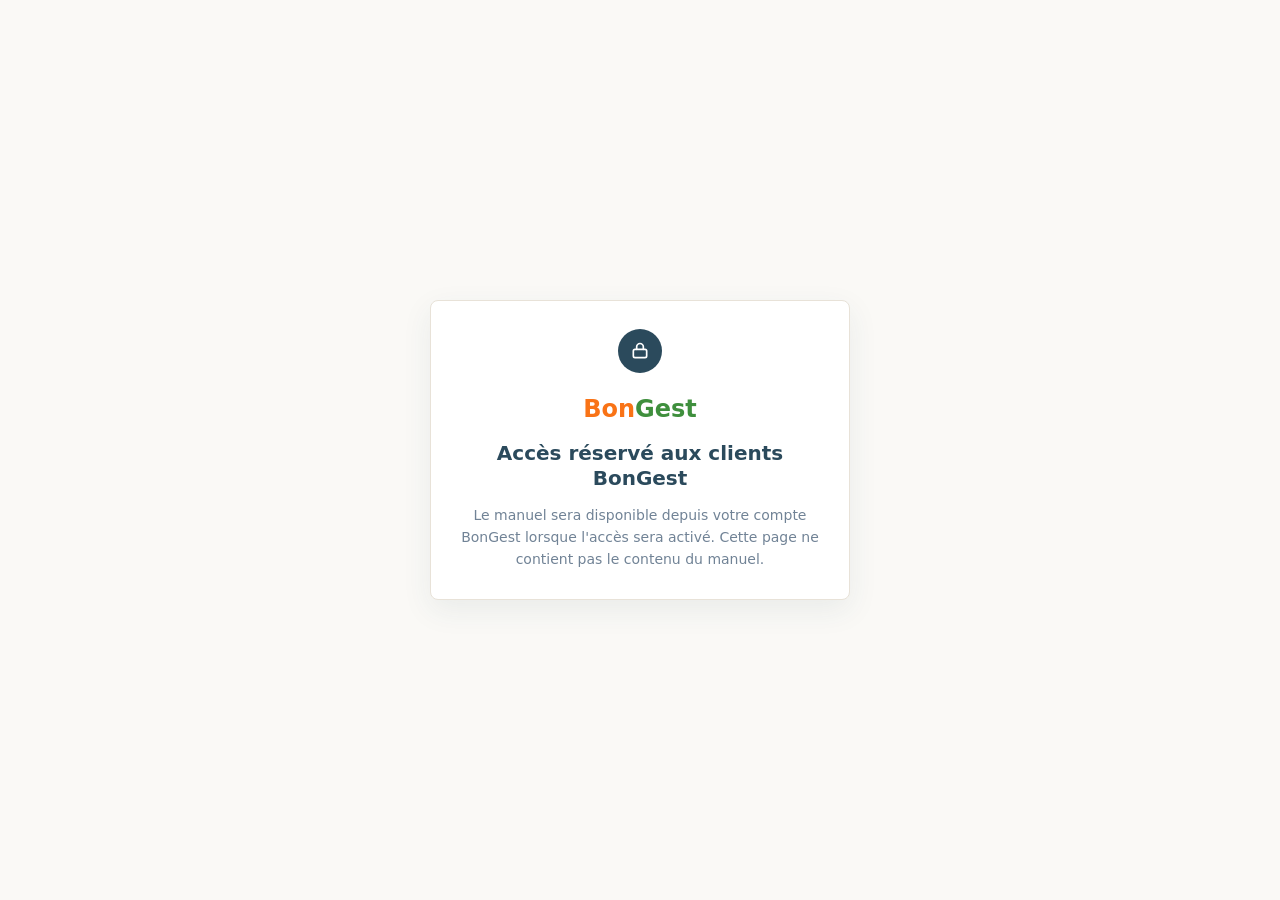
==== commit b8331e3b: "Replace app manual with blocked placeholder" ====
--- a/app-manual/index.html
+++ b/app-manual/index.html
@@ -1,62 +1,99 @@
 <!doctype html>
 <html lang="fr">
   <head>
-    <meta charset="UTF-8" />
-    <meta name="viewport" content="width=device-width, initial-scale=1.0, viewport-fit=cover" />
-    <title>BonGest</title>
-    <script>
-      (function () {
-        var path = window.location.pathname;
-        var isWorkerRoute = path === "/worker" || path.indexOf("/worker/") === 0 || path.indexOf("/w/") === 0;
-        var metadata = isWorkerRoute
-          ? {
-              title: "BonGest Terrain",
-              description: "Application terrain pour techniciens BonGest",
-              manifest: "/app-manual/worker-manifest.json",
-              theme: "#2f6a31",
-              icon: "/app-manual/worker-icon-512.png",
-              icon192: "/app-manual/worker-icon-192.png",
-              appleTitle: "Terrain"
-            }
-          : {
-              title: "BonGest",
-              description: "BonGest, gestion operationnelle pour entreprises de services sur le terrain.",
-              manifest: "/app-manual/manifest.json",
-              theme: "#2e7d32",
-              icon: "/app-manual/icon-512.png",
-              icon192: "/app-manual/icon-192.png",
-              appleTitle: "BonGest"
-            };
+    <meta charset="utf-8" />
+    <meta name="viewport" content="width=device-width, initial-scale=1" />
+    <meta name="robots" content="noindex, nofollow" />
+    <title>Manuel BonGest</title>
+    <style>
+      :root {
+        color-scheme: light;
+        --background: #faf9f6;
+        --card: #ffffff;
+        --border: #e8e2d8;
+        --foreground: #2b4a5c;
+        --muted: #718396;
+        --primary: #f97316;
+        --secondary: #2b4a5c;
+      }
 
-        document.title = metadata.title;
-        document.write(
-          '<meta name="description" content="' + metadata.description + '">' +
-          '<link rel="manifest" href="' + metadata.manifest + '" id="app-manifest">' +
-          '<meta name="theme-color" content="' + metadata.theme + '">' +
-          '<meta name="mobile-web-app-capable" content="yes">' +
-          '<meta name="application-name" content="' + metadata.appleTitle + '">' +
-          '<meta name="apple-mobile-web-app-capable" content="yes">' +
-          '<meta name="apple-mobile-web-app-status-bar-style" content="black-translucent">' +
-          '<meta name="apple-mobile-web-app-title" content="' + metadata.appleTitle + '">' +
-          '<link rel="icon" type="image/png" sizes="192x192" href="' + metadata.icon192 + '">' +
-          '<link rel="apple-touch-icon" sizes="512x512" href="' + metadata.icon + '">' +
-          '<meta name="author" content="BonGest">' +
-          '<meta property="og:type" content="website">' +
-          '<meta property="og:title" content="' + metadata.title + '">' +
-          '<meta property="og:description" content="' + metadata.description + '">' +
-          '<meta property="og:image" content="' + metadata.icon + '">' +
-          '<meta name="twitter:card" content="summary_large_image">' +
-          '<meta name="twitter:title" content="' + metadata.title + '">' +
-          '<meta name="twitter:description" content="' + metadata.description + '">' +
-          '<meta name="twitter:image" content="' + metadata.icon + '">'
-        );
-      })();
-    </script>
-    <script type="module" crossorigin src="/app-manual/assets/main-5Fu1vGUV.js"></script>
-    <link rel="stylesheet" crossorigin href="/app-manual/assets/main-CNMGtfHj.css">
+      * {
+        box-sizing: border-box;
+      }
+
+      body {
+        margin: 0;
+        min-height: 100vh;
+        display: grid;
+        place-items: center;
+        background: var(--background);
+        color: var(--foreground);
+        font-family: "DM Sans", ui-sans-serif, system-ui, -apple-system, BlinkMacSystemFont, "Segoe UI", sans-serif;
+      }
+
+      .card {
+        width: min(420px, calc(100vw - 32px));
+        border: 1px solid var(--border);
+        border-radius: 8px;
+        background: var(--card);
+        padding: 28px;
+        text-align: center;
+        box-shadow: 0 10px 30px rgba(43, 74, 92, 0.08);
+      }
+
+      .lock {
+        width: 44px;
+        height: 44px;
+        display: inline-grid;
+        place-items: center;
+        border-radius: 999px;
+        background: var(--secondary);
+        color: white;
+      }
+
+      .brand {
+        margin: 22px auto 18px;
+        font-weight: 800;
+        font-size: 24px;
+        letter-spacing: 0;
+      }
+
+      .brand span:first-child {
+        color: var(--primary);
+      }
+
+      .brand span:last-child {
+        color: #3f8f3d;
+      }
+
+      h1 {
+        margin: 0;
+        font-size: 20px;
+        line-height: 1.25;
+      }
+
+      p {
+        margin: 14px 0 0;
+        color: var(--muted);
+        font-size: 14px;
+        line-height: 1.55;
+      }
+    </style>
   </head>
-
   <body>
-    <div id="root"></div>
+    <main class="card" aria-labelledby="title">
+      <div class="lock" aria-hidden="true">
+        <svg width="20" height="20" viewBox="0 0 24 24" fill="none">
+          <rect x="4" y="10" width="16" height="10" rx="2" stroke="currentColor" stroke-width="2" />
+          <path d="M8 10V7a4 4 0 0 1 8 0v3" stroke="currentColor" stroke-width="2" stroke-linecap="round" />
+        </svg>
+      </div>
+      <div class="brand"><span>Bon</span><span>Gest</span></div>
+      <h1 id="title">Accès réservé aux clients BonGest</h1>
+      <p>
+        Le manuel sera disponible depuis votre compte BonGest lorsque l'accès sera activé.
+        Cette page ne contient pas le contenu du manuel.
+      </p>
+    </main>
   </body>
 </html>
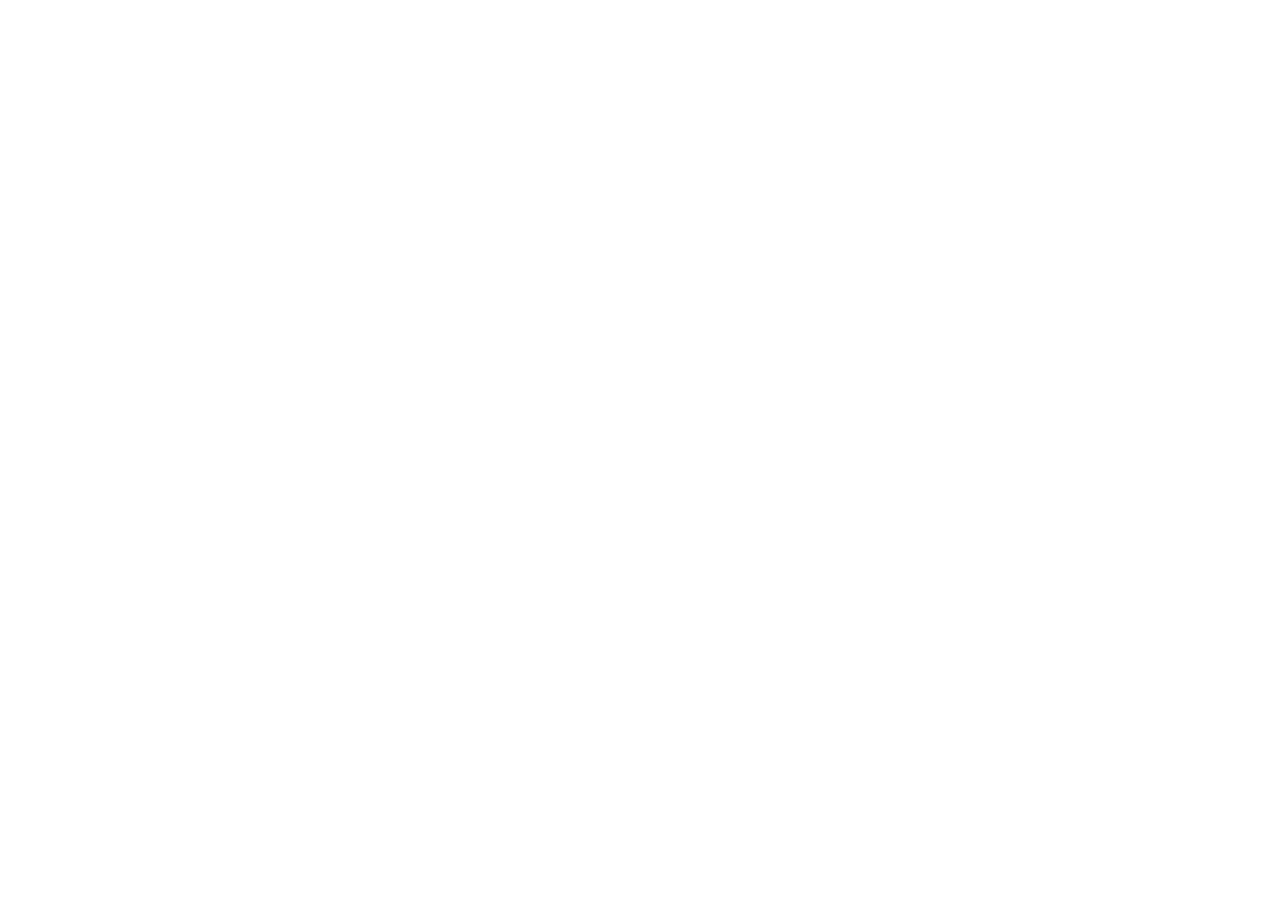
==== commit f30f34df: "Deploy gated beta app manual" ====
--- a/app-manual/index.html
+++ b/app-manual/index.html
@@ -1,99 +1,62 @@
 <!doctype html>
 <html lang="fr">
   <head>
-    <meta charset="utf-8" />
-    <meta name="viewport" content="width=device-width, initial-scale=1" />
-    <meta name="robots" content="noindex, nofollow" />
-    <title>Manuel BonGest</title>
-    <style>
-      :root {
-        color-scheme: light;
-        --background: #faf9f6;
-        --card: #ffffff;
-        --border: #e8e2d8;
-        --foreground: #2b4a5c;
-        --muted: #718396;
-        --primary: #f97316;
-        --secondary: #2b4a5c;
-      }
+    <meta charset="UTF-8" />
+    <meta name="viewport" content="width=device-width, initial-scale=1.0, viewport-fit=cover" />
+    <title>BonGest</title>
+    <script>
+      (function () {
+        var path = window.location.pathname;
+        var isWorkerRoute = path === "/worker" || path.indexOf("/worker/") === 0 || path.indexOf("/w/") === 0;
+        var metadata = isWorkerRoute
+          ? {
+              title: "BonGest Terrain",
+              description: "Application terrain pour techniciens BonGest",
+              manifest: "/worker-manifest.json",
+              theme: "#2f6a31",
+              icon: "/worker-icon-512.png",
+              icon192: "/worker-icon-192.png",
+              appleTitle: "Terrain"
+            }
+          : {
+              title: "BonGest",
+              description: "BonGest, gestion operationnelle pour entreprises de services sur le terrain.",
+              manifest: "/manifest.json",
+              theme: "#2e7d32",
+              icon: "/icon-512.png",
+              icon192: "/icon-192.png",
+              appleTitle: "BonGest"
+            };
 
-      * {
-        box-sizing: border-box;
-      }
+        document.title = metadata.title;
+        document.write(
+          '<meta name="description" content="' + metadata.description + '">' +
+          '<link rel="manifest" href="' + metadata.manifest + '" id="app-manifest">' +
+          '<meta name="theme-color" content="' + metadata.theme + '">' +
+          '<meta name="mobile-web-app-capable" content="yes">' +
+          '<meta name="application-name" content="' + metadata.appleTitle + '">' +
+          '<meta name="apple-mobile-web-app-capable" content="yes">' +
+          '<meta name="apple-mobile-web-app-status-bar-style" content="black-translucent">' +
+          '<meta name="apple-mobile-web-app-title" content="' + metadata.appleTitle + '">' +
+          '<link rel="icon" type="image/png" sizes="192x192" href="' + metadata.icon192 + '">' +
+          '<link rel="apple-touch-icon" sizes="512x512" href="' + metadata.icon + '">' +
+          '<meta name="author" content="BonGest">' +
+          '<meta property="og:type" content="website">' +
+          '<meta property="og:title" content="' + metadata.title + '">' +
+          '<meta property="og:description" content="' + metadata.description + '">' +
+          '<meta property="og:image" content="' + metadata.icon + '">' +
+          '<meta name="twitter:card" content="summary_large_image">' +
+          '<meta name="twitter:title" content="' + metadata.title + '">' +
+          '<meta name="twitter:description" content="' + metadata.description + '">' +
+          '<meta name="twitter:image" content="' + metadata.icon + '">'
+        );
+      })();
+    </script>
+    <script type="module" crossorigin src="/assets/main-BR7qWsyq.js"></script>
+    <link rel="stylesheet" crossorigin href="/assets/main-CNMGtfHj.css">
+  </head>
 
-      body {
-        margin: 0;
-        min-height: 100vh;
-        display: grid;
-        place-items: center;
-        background: var(--background);
-        color: var(--foreground);
-        font-family: "DM Sans", ui-sans-serif, system-ui, -apple-system, BlinkMacSystemFont, "Segoe UI", sans-serif;
-      }
-
-      .card {
-        width: min(420px, calc(100vw - 32px));
-        border: 1px solid var(--border);
-        border-radius: 8px;
-        background: var(--card);
-        padding: 28px;
-        text-align: center;
-        box-shadow: 0 10px 30px rgba(43, 74, 92, 0.08);
-      }
-
-      .lock {
-        width: 44px;
-        height: 44px;
-        display: inline-grid;
-        place-items: center;
-        border-radius: 999px;
-        background: var(--secondary);
-        color: white;
-      }
-
-      .brand {
-        margin: 22px auto 18px;
-        font-weight: 800;
-        font-size: 24px;
-        letter-spacing: 0;
-      }
-
-      .brand span:first-child {
-        color: var(--primary);
-      }
-
-      .brand span:last-child {
-        color: #3f8f3d;
-      }
-
-      h1 {
-        margin: 0;
-        font-size: 20px;
-        line-height: 1.25;
-      }
-
-      p {
-        margin: 14px 0 0;
-        color: var(--muted);
-        font-size: 14px;
-        line-height: 1.55;
-      }
-    </style>
-  </head>
   <body>
-    <main class="card" aria-labelledby="title">
-      <div class="lock" aria-hidden="true">
-        <svg width="20" height="20" viewBox="0 0 24 24" fill="none">
-          <rect x="4" y="10" width="16" height="10" rx="2" stroke="currentColor" stroke-width="2" />
-          <path d="M8 10V7a4 4 0 0 1 8 0v3" stroke="currentColor" stroke-width="2" stroke-linecap="round" />
-        </svg>
-      </div>
-      <div class="brand"><span>Bon</span><span>Gest</span></div>
-      <h1 id="title">Accès réservé aux clients BonGest</h1>
-      <p>
-        Le manuel sera disponible depuis votre compte BonGest lorsque l'accès sera activé.
-        Cette page ne contient pas le contenu du manuel.
-      </p>
-    </main>
+    <div id="root"></div>
   </body>
 </html>
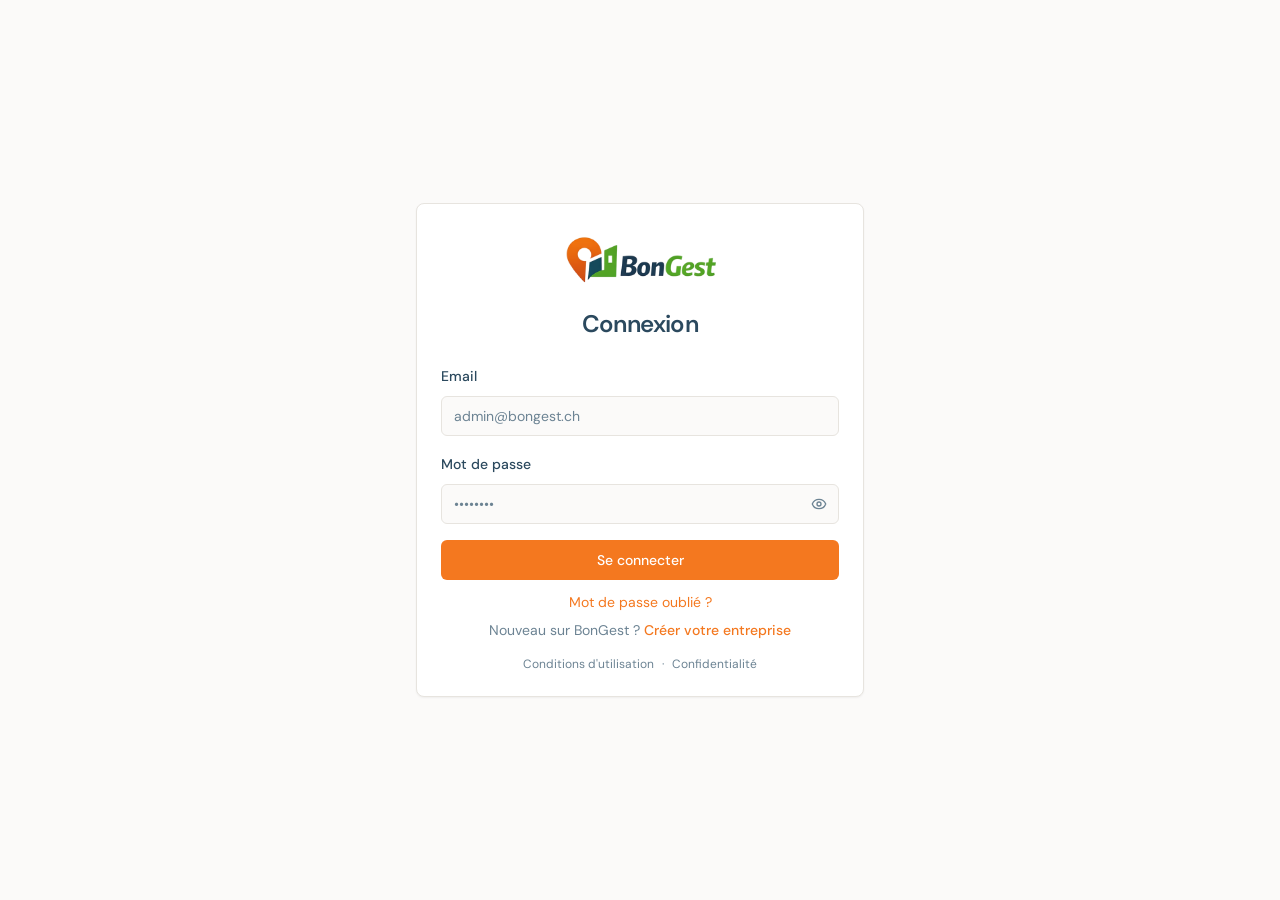
==== commit 58811cbd: "Fix app manual asset base path" ====
--- a/app-manual/index.html
+++ b/app-manual/index.html
@@ -52,8 +52,8 @@
         );
       })();
     </script>
-    <script type="module" crossorigin src="/assets/main-BR7qWsyq.js"></script>
-    <link rel="stylesheet" crossorigin href="/assets/main-CNMGtfHj.css">
+    <script type="module" crossorigin src="/app-manual/assets/main-Ddknt1oI.js"></script>
+    <link rel="stylesheet" crossorigin href="/app-manual/assets/main-CNMGtfHj.css">
   </head>
 
   <body>
--- a/app-manual/assets/main-CNMGtfHj.css
+++ b/app-manual/assets/main-CNMGtfHj.css
@@ -0,0 +1 @@
+@import"https://fonts.googleapis.com/css2?family=DM+Sans:ital,opsz,wght@0,9..40,300;0,9..40,400;0,9..40,500;0,9..40,600;0,9..40,700;1,9..40,400&display=swap";*,:before,:after{--tw-border-spacing-x: 0;--tw-border-spacing-y: 0;--tw-translate-x: 0;--tw-translate-y: 0;--tw-rotate: 0;--tw-skew-x: 0;--tw-skew-y: 0;--tw-scale-x: 1;--tw-scale-y: 1;--tw-pan-x: ;--tw-pan-y: ;--tw-pinch-zoom: ;--tw-scroll-snap-strictness: proximity;--tw-gradient-from-position: ;--tw-gradient-via-position: ;--tw-gradient-to-position: ;--tw-ordinal: ;--tw-slashed-zero: ;--tw-numeric-figure: ;--tw-numeric-spacing: ;--tw-numeric-fraction: ;--tw-ring-inset: ;--tw-ring-offset-width: 0px;--tw-ring-offset-color: #fff;--tw-ring-color: rgb(59 130 246 / .5);--tw-ring-offset-shadow: 0 0 #0000;--tw-ring-shadow: 0 0 #0000;--tw-shadow: 0 0 #0000;--tw-shadow-colored: 0 0 #0000;--tw-blur: ;--tw-brightness: ;--tw-contrast: ;--tw-grayscale: ;--tw-hue-rotate: ;--tw-invert: ;--tw-saturate: ;--tw-sepia: ;--tw-drop-shadow: ;--tw-backdrop-blur: ;--tw-backdrop-brightness: ;--tw-backdrop-contrast: ;--tw-backdrop-grayscale: ;--tw-backdrop-hue-rotate: ;--tw-backdrop-invert: ;--tw-backdrop-opacity: ;--tw-backdrop-saturate: ;--tw-backdrop-sepia: ;--tw-contain-size: ;--tw-contain-layout: ;--tw-contain-paint: ;--tw-contain-style: }::backdrop{--tw-border-spacing-x: 0;--tw-border-spacing-y: 0;--tw-translate-x: 0;--tw-translate-y: 0;--tw-rotate: 0;--tw-skew-x: 0;--tw-skew-y: 0;--tw-scale-x: 1;--tw-scale-y: 1;--tw-pan-x: ;--tw-pan-y: ;--tw-pinch-zoom: ;--tw-scroll-snap-strictness: proximity;--tw-gradient-from-position: ;--tw-gradient-via-position: ;--tw-gradient-to-position: ;--tw-ordinal: ;--tw-slashed-zero: ;--tw-numeric-figure: ;--tw-numeric-spacing: ;--tw-numeric-fraction: ;--tw-ring-inset: ;--tw-ring-offset-width: 0px;--tw-ring-offset-color: #fff;--tw-ring-color: rgb(59 130 246 / .5);--tw-ring-offset-shadow: 0 0 #0000;--tw-ring-shadow: 0 0 #0000;--tw-shadow: 0 0 #0000;--tw-shadow-colored: 0 0 #0000;--tw-blur: ;--tw-brightness: ;--tw-contrast: ;--tw-grayscale: ;--tw-hue-rotate: ;--tw-invert: ;--tw-saturate: ;--tw-sepia: ;--tw-drop-shadow: ;--tw-backdrop-blur: ;--tw-backdrop-brightness: ;--tw-backdrop-contrast: ;--tw-backdrop-grayscale: ;--tw-backdrop-hue-rotate: ;--tw-backdrop-invert: ;--tw-backdrop-opacity: ;--tw-backdrop-saturate: ;--tw-backdrop-sepia: ;--tw-contain-size: ;--tw-contain-layout: ;--tw-contain-paint: ;--tw-contain-style: }*,:before,:after{box-sizing:border-box;border-width:0;border-style:solid;border-color:#e5e7eb}:before,:after{--tw-content: ""}html,:host{line-height:1.5;-webkit-text-size-adjust:100%;-moz-tab-size:4;-o-tab-size:4;tab-size:4;font-family:DM Sans,system-ui,sans-serif;font-feature-settings:normal;font-variation-settings:normal;-webkit-tap-highlight-color:transparent}body{margin:0;line-height:inherit}hr{height:0;color:inherit;border-top-width:1px}abbr:where([title]){-webkit-text-decoration:underline dotted;text-decoration:underline dotted}h1,h2,h3,h4,h5,h6{font-size:inherit;font-weight:inherit}a{color:inherit;text-decoration:inherit}b,strong{font-weight:bolder}code,kbd,samp,pre{font-family:ui-monospace,SFMono-Regular,Menlo,Monaco,Consolas,Liberation Mono,Courier New,monospace;font-feature-settings:normal;font-variation-settings:normal;font-size:1em}small{font-size:80%}sub,sup{font-size:75%;line-height:0;position:relative;vertical-align:baseline}sub{bottom:-.25em}sup{top:-.5em}table{text-indent:0;border-color:inherit;border-collapse:collapse}button,input,optgroup,select,textarea{font-family:inherit;font-feature-settings:inherit;font-variation-settings:inherit;font-size:100%;font-weight:inherit;line-height:inherit;letter-spacing:inherit;color:inherit;margin:0;padding:0}button,select{text-transform:none}button,input:where([type=button]),input:where([type=reset]),input:where([type=submit]){-webkit-appearance:button;background-color:transparent;background-image:none}:-moz-focusring{outline:auto}:-moz-ui-invalid{box-shadow:none}progress{vertical-align:baseline}::-webkit-inner-spin-button,::-webkit-outer-spin-button{height:auto}[type=search]{-webkit-appearance:textfield;outline-offset:-2px}::-webkit-search-decoration{-webkit-appearance:none}::-webkit-file-upload-button{-webkit-appearance:button;font:inherit}summary{display:list-item}blockquote,dl,dd,h1,h2,h3,h4,h5,h6,hr,figure,p,pre{margin:0}fieldset{margin:0;padding:0}legend{padding:0}ol,ul,menu{list-style:none;margin:0;padding:0}dialog{padding:0}textarea{resize:vertical}input::-moz-placeholder,textarea::-moz-placeholder{opacity:1;color:#9ca3af}input::placeholder,textarea::placeholder{opacity:1;color:#9ca3af}button,[role=button]{cursor:pointer}:disabled{cursor:default}img,svg,video,canvas,audio,iframe,embed,object{display:block;vertical-align:middle}img,video{max-width:100%;height:auto}[hidden]:where(:not([hidden=until-found])){display:none}:root{--background: 40 20% 98%;--foreground: 205 37% 27%;--card: 0 0% 100%;--card-foreground: 205 37% 27%;--popover: 0 0% 100%;--popover-foreground: 205 37% 27%;--primary: 25 91% 54%;--primary-foreground: 0 0% 100%;--secondary: 205 37% 27%;--secondary-foreground: 0 0% 100%;--muted: 40 15% 94%;--muted-foreground: 205 15% 50%;--accent: 122 39% 49%;--accent-foreground: 0 0% 100%;--destructive: 0 84% 60%;--destructive-foreground: 0 0% 100%;--border: 40 15% 89%;--input: 40 15% 89%;--ring: 25 91% 54%;--radius: .5rem;--sidebar-background: 205 37% 27%;--sidebar-foreground: 210 20% 90%;--sidebar-primary: 25 91% 54%;--sidebar-primary-foreground: 0 0% 100%;--sidebar-accent: 205 35% 22%;--sidebar-accent-foreground: 210 20% 90%;--sidebar-border: 205 30% 32%;--sidebar-ring: 25 91% 54%}.dark{--background: 205 40% 10%;--foreground: 210 20% 90%;--card: 205 37% 15%;--card-foreground: 210 20% 90%;--popover: 205 37% 15%;--popover-foreground: 210 20% 90%;--primary: 25 91% 54%;--primary-foreground: 0 0% 100%;--secondary: 205 30% 25%;--secondary-foreground: 210 20% 90%;--muted: 205 30% 18%;--muted-foreground: 210 15% 60%;--accent: 122 39% 49%;--accent-foreground: 0 0% 100%;--destructive: 0 62% 30%;--destructive-foreground: 0 0% 100%;--border: 205 30% 20%;--input: 205 30% 20%;--ring: 25 91% 54%;--sidebar-background: 205 40% 8%;--sidebar-foreground: 210 20% 85%;--sidebar-primary: 25 91% 54%;--sidebar-primary-foreground: 0 0% 100%;--sidebar-accent: 205 35% 14%;--sidebar-accent-foreground: 210 20% 85%;--sidebar-border: 205 30% 15%;--sidebar-ring: 25 91% 54%}*{border-color:hsl(var(--border))}html,body,#root{min-height:100%}body{background-color:hsl(var(--background));font-family:DM Sans,system-ui,sans-serif;color:hsl(var(--foreground));font-family:DM Sans,system-ui,sans-serif}.\!container{width:100%!important;margin-right:auto!important;margin-left:auto!important;padding-right:2rem!important;padding-left:2rem!important}.container{width:100%;margin-right:auto;margin-left:auto;padding-right:2rem;padding-left:2rem}@media (min-width: 1400px){.\!container{max-width:1400px!important}.container{max-width:1400px}}.sr-only{position:absolute;width:1px;height:1px;padding:0;margin:-1px;overflow:hidden;clip:rect(0,0,0,0);white-space:nowrap;border-width:0}.pointer-events-none{pointer-events:none}.pointer-events-auto{pointer-events:auto}.visible{visibility:visible}.invisible{visibility:hidden}.fixed{position:fixed}.absolute{position:absolute}.relative{position:relative}.sticky{position:sticky}.inset-0{top:0;right:0;bottom:0;left:0}.inset-x-0{left:0;right:0}.inset-x-3{left:.75rem;right:.75rem}.inset-x-4{left:1rem;right:1rem}.inset-y-0{top:0;bottom:0}.-bottom-12{bottom:-3rem}.-left-12{left:-3rem}.-left-2{left:-.5rem}.-right-12{right:-3rem}.-right-2{right:-.5rem}.-top-12{top:-3rem}.bottom-0{bottom:0}.bottom-20{bottom:5rem}.left-0{left:0}.left-1{left:.25rem}.left-1\/2{left:50%}.left-2{left:.5rem}.left-2\.5{left:.625rem}.left-3{left:.75rem}.left-\[50\%\]{left:50%}.right-0{right:0}.right-1{right:.25rem}.right-2{right:.5rem}.right-3{right:.75rem}.right-4{right:1rem}.top-0{top:0}.top-1{top:.25rem}.top-1\.5{top:.375rem}.top-1\/2{top:50%}.top-2{top:.5rem}.top-2\.5{top:.625rem}.top-3{top:.75rem}.top-3\.5{top:.875rem}.top-4{top:1rem}.top-\[1px\]{top:1px}.top-\[50\%\]{top:50%}.top-\[60\%\]{top:60%}.top-full{top:100%}.z-10{z-index:10}.z-20{z-index:20}.z-30{z-index:30}.z-40{z-index:40}.z-50{z-index:50}.z-\[100\]{z-index:100}.z-\[1\]{z-index:1}.order-1{order:1}.col-span-2{grid-column:span 2 / span 2}.-mx-1{margin-left:-.25rem;margin-right:-.25rem}.-mx-4{margin-left:-1rem;margin-right:-1rem}.-mx-6{margin-left:-1.5rem;margin-right:-1.5rem}.mx-1{margin-left:.25rem;margin-right:.25rem}.mx-2{margin-left:.5rem;margin-right:.5rem}.mx-3{margin-left:.75rem;margin-right:.75rem}.mx-3\.5{margin-left:.875rem;margin-right:.875rem}.mx-auto{margin-left:auto;margin-right:auto}.my-0\.5{margin-top:.125rem;margin-bottom:.125rem}.my-1{margin-top:.25rem;margin-bottom:.25rem}.-ml-1{margin-left:-.25rem}.-ml-4{margin-left:-1rem}.-mt-2{margin-top:-.5rem}.-mt-4{margin-top:-1rem}.mb-0\.5{margin-bottom:.125rem}.mb-1{margin-bottom:.25rem}.mb-1\.5{margin-bottom:.375rem}.mb-2{margin-bottom:.5rem}.mb-3{margin-bottom:.75rem}.mb-4{margin-bottom:1rem}.mb-5{margin-bottom:1.25rem}.ml-1{margin-left:.25rem}.ml-1\.5{margin-left:.375rem}.ml-2{margin-left:.5rem}.ml-4{margin-left:1rem}.ml-6{margin-left:1.5rem}.ml-9{margin-left:2.25rem}.ml-auto{margin-left:auto}.mr-0\.5{margin-right:.125rem}.mr-1{margin-right:.25rem}.mr-1\.5{margin-right:.375rem}.mr-2{margin-right:.5rem}.mt-0\.5{margin-top:.125rem}.mt-1{margin-top:.25rem}.mt-1\.5{margin-top:.375rem}.mt-2{margin-top:.5rem}.mt-24{margin-top:6rem}.mt-3{margin-top:.75rem}.mt-4{margin-top:1rem}.mt-5{margin-top:1.25rem}.mt-6{margin-top:1.5rem}.mt-\[-12px\]{margin-top:-12px}.mt-auto{margin-top:auto}.line-clamp-2{overflow:hidden;display:-webkit-box;-webkit-box-orient:vertical;-webkit-line-clamp:2}.block{display:block}.inline-block{display:inline-block}.inline{display:inline}.flex{display:flex}.inline-flex{display:inline-flex}.table{display:table}.grid{display:grid}.hidden{display:none}.aspect-square{aspect-ratio:1 / 1}.aspect-video{aspect-ratio:16 / 9}.size-4{width:1rem;height:1rem}.h-0{height:0px}.h-0\.5{height:.125rem}.h-1{height:.25rem}.h-1\.5{height:.375rem}.h-10{height:2.5rem}.h-11{height:2.75rem}.h-12{height:3rem}.h-14{height:3.5rem}.h-16{height:4rem}.h-2{height:.5rem}.h-2\.5{height:.625rem}.h-20{height:5rem}.h-3{height:.75rem}.h-3\.5{height:.875rem}.h-32{height:8rem}.h-4{height:1rem}.h-48{height:12rem}.h-5{height:1.25rem}.h-52{height:13rem}.h-6{height:1.5rem}.h-7{height:1.75rem}.h-8{height:2rem}.h-9{height:2.25rem}.h-96{height:24rem}.h-\[1px\]{height:1px}.h-\[22px\]{height:22px}.h-\[600px\]{height:600px}.h-\[85vh\]{height:85vh}.h-\[calc\(100vh-260px\)\]{height:calc(100vh - 260px)}.h-\[var\(--radix-navigation-menu-viewport-height\)\]{height:var(--radix-navigation-menu-viewport-height)}.h-\[var\(--radix-select-trigger-height\)\]{height:var(--radix-select-trigger-height)}.h-auto{height:auto}.h-dvh{height:100dvh}.h-full{height:100%}.h-px{height:1px}.h-svh{height:100svh}.max-h-32{max-height:8rem}.max-h-36{max-height:9rem}.max-h-64{max-height:16rem}.max-h-96{max-height:24rem}.max-h-\[200px\]{max-height:200px}.max-h-\[300px\]{max-height:300px}.max-h-\[320px\]{max-height:320px}.max-h-\[70vh\]{max-height:70vh}.max-h-\[85vh\]{max-height:85vh}.max-h-\[90dvh\]{max-height:90dvh}.max-h-\[90vh\]{max-height:90vh}.max-h-\[calc\(100dvh-120px\)\]{max-height:calc(100dvh - 120px)}.max-h-\[calc\(100dvh-2rem\)\]{max-height:calc(100dvh - 2rem)}.max-h-full{max-height:100%}.max-h-screen{max-height:100vh}.min-h-0{min-height:0px}.min-h-14{min-height:3.5rem}.min-h-5{min-height:1.25rem}.min-h-\[100px\]{min-height:100px}.min-h-\[36px\]{min-height:36px}.min-h-\[44px\]{min-height:44px}.min-h-\[48px\]{min-height:48px}.min-h-\[50vh\]{min-height:50vh}.min-h-\[60px\]{min-height:60px}.min-h-\[64px\]{min-height:64px}.min-h-\[76px\]{min-height:76px}.min-h-\[78px\]{min-height:78px}.min-h-\[80px\]{min-height:80px}.min-h-\[84px\]{min-height:84px}.min-h-dvh{min-height:100dvh}.min-h-screen{min-height:100vh}.min-h-svh{min-height:100svh}.w-0{width:0px}.w-1{width:.25rem}.w-1\/2{width:50%}.w-10{width:2.5rem}.w-11{width:2.75rem}.w-12{width:3rem}.w-14{width:3.5rem}.w-16{width:4rem}.w-2{width:.5rem}.w-2\.5{width:.625rem}.w-2\/3{width:66.666667%}.w-20{width:5rem}.w-24{width:6rem}.w-28{width:7rem}.w-3{width:.75rem}.w-3\.5{width:.875rem}.w-3\/4{width:75%}.w-32{width:8rem}.w-4{width:1rem}.w-48{width:12rem}.w-5{width:1.25rem}.w-52{width:13rem}.w-6{width:1.5rem}.w-64{width:16rem}.w-7{width:1.75rem}.w-72{width:18rem}.w-8{width:2rem}.w-80{width:20rem}.w-9{width:2.25rem}.w-\[--sidebar-width\]{width:var(--sidebar-width)}.w-\[100px\]{width:100px}.w-\[120px\]{width:120px}.w-\[140px\]{width:140px}.w-\[180px\]{width:180px}.w-\[1px\]{width:1px}.w-\[200px\]{width:200px}.w-\[22px\]{width:22px}.w-\[68px\]{width:68px}.w-\[90px\]{width:90px}.w-\[calc\(100vw-2rem\)\]{width:calc(100vw - 2rem)}.w-auto{width:auto}.w-full{width:100%}.w-max{width:-moz-max-content;width:max-content}.w-px{width:1px}.min-w-0{min-width:0px}.min-w-5{min-width:1.25rem}.min-w-6{min-width:1.5rem}.min-w-7{min-width:1.75rem}.min-w-\[12rem\]{min-width:12rem}.min-w-\[130px\]{min-width:130px}.min-w-\[140px\]{min-width:140px}.min-w-\[160px\]{min-width:160px}.min-w-\[200px\]{min-width:200px}.min-w-\[520px\]{min-width:520px}.min-w-\[550px\]{min-width:550px}.min-w-\[8rem\]{min-width:8rem}.min-w-\[980px\]{min-width:980px}.min-w-\[var\(--radix-select-trigger-width\)\]{min-width:var(--radix-select-trigger-width)}.min-w-full{min-width:100%}.max-w-2xl{max-width:42rem}.max-w-3xl{max-width:48rem}.max-w-6xl{max-width:72rem}.max-w-\[--skeleton-width\]{max-width:var(--skeleton-width)}.max-w-\[180px\]{max-width:180px}.max-w-\[240px\]{max-width:240px}.max-w-\[280px\]{max-width:280px}.max-w-\[80\%\]{max-width:80%}.max-w-\[85\%\]{max-width:85%}.max-w-full{max-width:100%}.max-w-lg{max-width:32rem}.max-w-max{max-width:-moz-max-content;max-width:max-content}.max-w-md{max-width:28rem}.max-w-sm{max-width:24rem}.max-w-xs{max-width:20rem}.flex-1{flex:1 1 0%}.flex-shrink-0,.shrink-0{flex-shrink:0}.grow{flex-grow:1}.grow-0{flex-grow:0}.basis-full{flex-basis:100%}.table-fixed{table-layout:fixed}.caption-bottom{caption-side:bottom}.border-collapse{border-collapse:collapse}.-translate-x-1\/2{--tw-translate-x: -50%;transform:translate(var(--tw-translate-x),var(--tw-translate-y)) rotate(var(--tw-rotate)) skew(var(--tw-skew-x)) skewY(var(--tw-skew-y)) scaleX(var(--tw-scale-x)) scaleY(var(--tw-scale-y))}.-translate-x-px{--tw-translate-x: -1px;transform:translate(var(--tw-translate-x),var(--tw-translate-y)) rotate(var(--tw-rotate)) skew(var(--tw-skew-x)) skewY(var(--tw-skew-y)) scaleX(var(--tw-scale-x)) scaleY(var(--tw-scale-y))}.-translate-y-1\/2{--tw-translate-y: -50%;transform:translate(var(--tw-translate-x),var(--tw-translate-y)) rotate(var(--tw-rotate)) skew(var(--tw-skew-x)) skewY(var(--tw-skew-y)) scaleX(var(--tw-scale-x)) scaleY(var(--tw-scale-y))}.translate-x-\[-50\%\]{--tw-translate-x: -50%;transform:translate(var(--tw-translate-x),var(--tw-translate-y)) rotate(var(--tw-rotate)) skew(var(--tw-skew-x)) skewY(var(--tw-skew-y)) scaleX(var(--tw-scale-x)) scaleY(var(--tw-scale-y))}.translate-x-px{--tw-translate-x: 1px;transform:translate(var(--tw-translate-x),var(--tw-translate-y)) rotate(var(--tw-rotate)) skew(var(--tw-skew-x)) skewY(var(--tw-skew-y)) scaleX(var(--tw-scale-x)) scaleY(var(--tw-scale-y))}.translate-y-\[-50\%\]{--tw-translate-y: -50%;transform:translate(var(--tw-translate-x),var(--tw-translate-y)) rotate(var(--tw-rotate)) skew(var(--tw-skew-x)) skewY(var(--tw-skew-y)) scaleX(var(--tw-scale-x)) scaleY(var(--tw-scale-y))}.rotate-180{--tw-rotate: 180deg;transform:translate(var(--tw-translate-x),var(--tw-translate-y)) rotate(var(--tw-rotate)) skew(var(--tw-skew-x)) skewY(var(--tw-skew-y)) scaleX(var(--tw-scale-x)) scaleY(var(--tw-scale-y))}.rotate-45{--tw-rotate: 45deg;transform:translate(var(--tw-translate-x),var(--tw-translate-y)) rotate(var(--tw-rotate)) skew(var(--tw-skew-x)) skewY(var(--tw-skew-y)) scaleX(var(--tw-scale-x)) scaleY(var(--tw-scale-y))}.rotate-90{--tw-rotate: 90deg;transform:translate(var(--tw-translate-x),var(--tw-translate-y)) rotate(var(--tw-rotate)) skew(var(--tw-skew-x)) skewY(var(--tw-skew-y)) scaleX(var(--tw-scale-x)) scaleY(var(--tw-scale-y))}.transform{transform:translate(var(--tw-translate-x),var(--tw-translate-y)) rotate(var(--tw-rotate)) skew(var(--tw-skew-x)) skewY(var(--tw-skew-y)) scaleX(var(--tw-scale-x)) scaleY(var(--tw-scale-y))}@keyframes pulse{50%{opacity:.5}}.animate-pulse{animation:pulse 2s cubic-bezier(.4,0,.6,1) infinite}@keyframes spin{to{transform:rotate(360deg)}}.animate-spin{animation:spin 1s linear infinite}.cursor-default{cursor:default}.cursor-pointer{cursor:pointer}.touch-none{touch-action:none}.touch-manipulation{touch-action:manipulation}.select-none{-webkit-user-select:none;-moz-user-select:none;user-select:none}.resize-none{resize:none}.resize-y{resize:vertical}.resize{resize:both}.scroll-mt-5{scroll-margin-top:1.25rem}.list-none{list-style-type:none}.grid-cols-1{grid-template-columns:repeat(1,minmax(0,1fr))}.grid-cols-2{grid-template-columns:repeat(2,minmax(0,1fr))}.grid-cols-3{grid-template-columns:repeat(3,minmax(0,1fr))}.grid-cols-4{grid-template-columns:repeat(4,minmax(0,1fr))}.grid-cols-\[1fr_80px_140px_32px\]{grid-template-columns:1fr 80px 140px 32px}.grid-cols-\[1fr_80px_32px\]{grid-template-columns:1fr 80px 32px}.flex-row{flex-direction:row}.flex-col{flex-direction:column}.flex-col-reverse{flex-direction:column-reverse}.flex-wrap{flex-wrap:wrap}.place-items-center{place-items:center}.items-start{align-items:flex-start}.items-end{align-items:flex-end}.items-center{align-items:center}.items-stretch{align-items:stretch}.justify-start{justify-content:flex-start}.justify-end{justify-content:flex-end}.justify-center{justify-content:center}.justify-between{justify-content:space-between}.gap-0{gap:0px}.gap-0\.5{gap:.125rem}.gap-1{gap:.25rem}.gap-1\.5{gap:.375rem}.gap-2{gap:.5rem}.gap-2\.5{gap:.625rem}.gap-3{gap:.75rem}.gap-4{gap:1rem}.gap-5{gap:1.25rem}.gap-8{gap:2rem}.gap-\[5px\]{gap:5px}.gap-x-2{-moz-column-gap:.5rem;column-gap:.5rem}.gap-x-3{-moz-column-gap:.75rem;column-gap:.75rem}.gap-y-0\.5{row-gap:.125rem}.gap-y-1{row-gap:.25rem}.space-x-1>:not([hidden])~:not([hidden]){--tw-space-x-reverse: 0;margin-right:calc(.25rem * var(--tw-space-x-reverse));margin-left:calc(.25rem * calc(1 - var(--tw-space-x-reverse)))}.space-x-4>:not([hidden])~:not([hidden]){--tw-space-x-reverse: 0;margin-right:calc(1rem * var(--tw-space-x-reverse));margin-left:calc(1rem * calc(1 - var(--tw-space-x-reverse)))}.space-y-0\.5>:not([hidden])~:not([hidden]){--tw-space-y-reverse: 0;margin-top:calc(.125rem * calc(1 - var(--tw-space-y-reverse)));margin-bottom:calc(.125rem * var(--tw-space-y-reverse))}.space-y-1>:not([hidden])~:not([hidden]){--tw-space-y-reverse: 0;margin-top:calc(.25rem * calc(1 - var(--tw-space-y-reverse)));margin-bottom:calc(.25rem * var(--tw-space-y-reverse))}.space-y-1\.5>:not([hidden])~:not([hidden]){--tw-space-y-reverse: 0;margin-top:calc(.375rem * calc(1 - var(--tw-space-y-reverse)));margin-bottom:calc(.375rem * var(--tw-space-y-reverse))}.space-y-2>:not([hidden])~:not([hidden]){--tw-space-y-reverse: 0;margin-top:calc(.5rem * calc(1 - var(--tw-space-y-reverse)));margin-bottom:calc(.5rem * var(--tw-space-y-reverse))}.space-y-3>:not([hidden])~:not([hidden]){--tw-space-y-reverse: 0;margin-top:calc(.75rem * calc(1 - var(--tw-space-y-reverse)));margin-bottom:calc(.75rem * var(--tw-space-y-reverse))}.space-y-4>:not([hidden])~:not([hidden]){--tw-space-y-reverse: 0;margin-top:calc(1rem * calc(1 - var(--tw-space-y-reverse)));margin-bottom:calc(1rem * var(--tw-space-y-reverse))}.space-y-5>:not([hidden])~:not([hidden]){--tw-space-y-reverse: 0;margin-top:calc(1.25rem * calc(1 - var(--tw-space-y-reverse)));margin-bottom:calc(1.25rem * var(--tw-space-y-reverse))}.space-y-6>:not([hidden])~:not([hidden]){--tw-space-y-reverse: 0;margin-top:calc(1.5rem * calc(1 - var(--tw-space-y-reverse)));margin-bottom:calc(1.5rem * var(--tw-space-y-reverse))}.space-y-8>:not([hidden])~:not([hidden]){--tw-space-y-reverse: 0;margin-top:calc(2rem * calc(1 - var(--tw-space-y-reverse)));margin-bottom:calc(2rem * var(--tw-space-y-reverse))}.divide-y>:not([hidden])~:not([hidden]){--tw-divide-y-reverse: 0;border-top-width:calc(1px * calc(1 - var(--tw-divide-y-reverse)));border-bottom-width:calc(1px * var(--tw-divide-y-reverse))}.divide-border>:not([hidden])~:not([hidden]){border-color:hsl(var(--border))}.self-start{align-self:flex-start}.overflow-auto{overflow:auto}.overflow-hidden{overflow:hidden}.overflow-x-auto{overflow-x:auto}.overflow-y-auto{overflow-y:auto}.overflow-x-hidden{overflow-x:hidden}.overscroll-contain{overscroll-behavior:contain}.truncate{overflow:hidden;text-overflow:ellipsis;white-space:nowrap}.text-ellipsis{text-overflow:ellipsis}.whitespace-normal{white-space:normal}.whitespace-nowrap{white-space:nowrap}.whitespace-pre-wrap{white-space:pre-wrap}.break-words{overflow-wrap:break-word}.break-all{word-break:break-all}.rounded{border-radius:.25rem}.rounded-2xl{border-radius:1rem}.rounded-\[0px_10px_10px_10px\]{border-radius:0 10px 10px}.rounded-\[12px\]{border-radius:12px}.rounded-\[16px\]{border-radius:16px}.rounded-\[18px\]{border-radius:18px}.rounded-\[22px\]{border-radius:22px}.rounded-\[24px\]{border-radius:24px}.rounded-\[28px\]{border-radius:28px}.rounded-\[2px\]{border-radius:2px}.rounded-\[inherit\]{border-radius:inherit}.rounded-full{border-radius:9999px}.rounded-lg{border-radius:var(--radius)}.rounded-md{border-radius:calc(var(--radius) - 2px)}.rounded-none{border-radius:0}.rounded-sm{border-radius:calc(var(--radius) - 4px)}.rounded-xl{border-radius:.75rem}.rounded-t-\[10px\]{border-top-left-radius:10px;border-top-right-radius:10px}.rounded-tl-none{border-top-left-radius:0}.rounded-tl-sm{border-top-left-radius:calc(var(--radius) - 4px)}.rounded-tr-none{border-top-right-radius:0}.border{border-width:1px}.border-0{border-width:0px}.border-2{border-width:2px}.border-\[1\.5px\]{border-width:1.5px}.border-y{border-top-width:1px;border-bottom-width:1px}.border-b{border-bottom-width:1px}.border-l{border-left-width:1px}.border-l-2{border-left-width:2px}.border-l-4{border-left-width:4px}.border-l-\[8px\]{border-left-width:8px}.border-r{border-right-width:1px}.border-r-\[8px\]{border-right-width:8px}.border-t{border-top-width:1px}.border-t-\[8px\]{border-top-width:8px}.border-dashed{border-style:dashed}.border-\[\#8bbf4a\]{--tw-border-opacity: 1;border-color:rgb(139 191 74 / var(--tw-border-opacity, 1))}.border-\[\#D7E0E7\]{--tw-border-opacity: 1;border-color:rgb(215 224 231 / var(--tw-border-opacity, 1))}.border-\[\#d7cebf\]{--tw-border-opacity: 1;border-color:rgb(215 206 191 / var(--tw-border-opacity, 1))}.border-\[\#d8ccb8\]{--tw-border-opacity: 1;border-color:rgb(216 204 184 / var(--tw-border-opacity, 1))}.border-\[\#e3dacb\]{--tw-border-opacity: 1;border-color:rgb(227 218 203 / var(--tw-border-opacity, 1))}.border-\[\#e4dac8\]{--tw-border-opacity: 1;border-color:rgb(228 218 200 / var(--tw-border-opacity, 1))}.border-\[\#e7dfd2\]{--tw-border-opacity: 1;border-color:rgb(231 223 210 / var(--tw-border-opacity, 1))}.border-\[\#ebe3d7\]{--tw-border-opacity: 1;border-color:rgb(235 227 215 / var(--tw-border-opacity, 1))}.border-\[\#eee6db\]{--tw-border-opacity: 1;border-color:rgb(238 230 219 / var(--tw-border-opacity, 1))}.border-\[\#f3c3bf\]{--tw-border-opacity: 1;border-color:rgb(243 195 191 / var(--tw-border-opacity, 1))}.border-\[\#fdba74\]{--tw-border-opacity: 1;border-color:rgb(253 186 116 / var(--tw-border-opacity, 1))}.border-\[--color-border\]{border-color:var(--color-border)}.border-accent{border-color:hsl(var(--accent))}.border-accent\/30{border-color:hsl(var(--accent) / .3)}.border-amber-200{--tw-border-opacity: 1;border-color:rgb(253 230 138 / var(--tw-border-opacity, 1))}.border-amber-300{--tw-border-opacity: 1;border-color:rgb(252 211 77 / var(--tw-border-opacity, 1))}.border-blue-200{--tw-border-opacity: 1;border-color:rgb(191 219 254 / var(--tw-border-opacity, 1))}.border-blue-300{--tw-border-opacity: 1;border-color:rgb(147 197 253 / var(--tw-border-opacity, 1))}.border-border{border-color:hsl(var(--border))}.border-border\/50{border-color:hsl(var(--border) / .5)}.border-destructive{border-color:hsl(var(--destructive))}.border-destructive\/20{border-color:hsl(var(--destructive) / .2)}.border-destructive\/30{border-color:hsl(var(--destructive) / .3)}.border-destructive\/50{border-color:hsl(var(--destructive) / .5)}.border-emerald-200{--tw-border-opacity: 1;border-color:rgb(167 243 208 / var(--tw-border-opacity, 1))}.border-green-200{--tw-border-opacity: 1;border-color:rgb(187 247 208 / var(--tw-border-opacity, 1))}.border-green-300{--tw-border-opacity: 1;border-color:rgb(134 239 172 / var(--tw-border-opacity, 1))}.border-indigo-300{--tw-border-opacity: 1;border-color:rgb(165 180 252 / var(--tw-border-opacity, 1))}.border-input{border-color:hsl(var(--input))}.border-muted{border-color:hsl(var(--muted))}.border-muted-foreground\/30{border-color:hsl(var(--muted-foreground) / .3)}.border-orange-200{--tw-border-opacity: 1;border-color:rgb(254 215 170 / var(--tw-border-opacity, 1))}.border-primary{border-color:hsl(var(--primary))}.border-primary\/10{border-color:hsl(var(--primary) / .1)}.border-primary\/25{border-color:hsl(var(--primary) / .25)}.border-primary\/30{border-color:hsl(var(--primary) / .3)}.border-primary\/35{border-color:hsl(var(--primary) / .35)}.border-red-300{--tw-border-opacity: 1;border-color:rgb(252 165 165 / var(--tw-border-opacity, 1))}.border-secondary{border-color:hsl(var(--secondary))}.border-sidebar-border{border-color:hsl(var(--sidebar-border))}.border-transparent{border-color:transparent}.border-l-primary{border-left-color:hsl(var(--primary))}.border-l-transparent{border-left-color:transparent}.border-r-transparent{border-right-color:transparent}.border-t-\[hsl\(122\,39\%\,49\%\)\]{--tw-border-opacity: 1;border-top-color:hsl(122 39% 49% / var(--tw-border-opacity, 1))}.border-t-transparent{border-top-color:transparent}.border-t-white{--tw-border-opacity: 1;border-top-color:rgb(255 255 255 / var(--tw-border-opacity, 1))}.bg-\[\#25d366\]{--tw-bg-opacity: 1;background-color:rgb(37 211 102 / var(--tw-bg-opacity, 1))}.bg-\[\#2F536D\]{--tw-bg-opacity: 1;background-color:rgb(47 83 109 / var(--tw-bg-opacity, 1))}.bg-\[\#2f6b2f\]{--tw-bg-opacity: 1;background-color:rgb(47 107 47 / var(--tw-bg-opacity, 1))}.bg-\[\#a32d2d\]{--tw-bg-opacity: 1;background-color:rgb(163 45 45 / var(--tw-bg-opacity, 1))}.bg-\[\#e5ddd5\]{--tw-bg-opacity: 1;background-color:rgb(229 221 213 / var(--tw-bg-opacity, 1))}.bg-\[\#ef4444\]{--tw-bg-opacity: 1;background-color:rgb(239 68 68 / var(--tw-bg-opacity, 1))}.bg-\[\#eff7e8\]{--tw-bg-opacity: 1;background-color:rgb(239 247 232 / var(--tw-bg-opacity, 1))}.bg-\[\#f4f2ed\]{--tw-bg-opacity: 1;background-color:rgb(244 242 237 / var(--tw-bg-opacity, 1))}.bg-\[\#f5efe4\]{--tw-bg-opacity: 1;background-color:rgb(245 239 228 / var(--tw-bg-opacity, 1))}.bg-\[\#f5f5f0\]{--tw-bg-opacity: 1;background-color:rgb(245 245 240 / var(--tw-bg-opacity, 1))}.bg-\[\#f8f6ef\]{--tw-bg-opacity: 1;background-color:rgb(248 246 239 / var(--tw-bg-opacity, 1))}.bg-\[\#f97316\]{--tw-bg-opacity: 1;background-color:rgb(249 115 22 / var(--tw-bg-opacity, 1))}.bg-\[\#f97316\]\/10{background-color:#f973161a}.bg-\[\#fff7ed\]{--tw-bg-opacity: 1;background-color:rgb(255 247 237 / var(--tw-bg-opacity, 1))}.bg-\[--color-bg\]{background-color:var(--color-bg)}.bg-\[hsl\(122\,39\%\,30\%\)\]{--tw-bg-opacity: 1;background-color:hsl(122 39% 30% / var(--tw-bg-opacity, 1))}.bg-\[hsl\(122\,39\%\,49\%\)\]{--tw-bg-opacity: 1;background-color:hsl(122 39% 49% / var(--tw-bg-opacity, 1))}.bg-\[rgba\(18\,17\,12\,0\.08\)\]{background-color:#12110c14}.bg-\[rgba\(18\,17\,12\,0\.32\)\]{background-color:#12110c52}.bg-accent{background-color:hsl(var(--accent))}.bg-accent\/10{background-color:hsl(var(--accent) / .1)}.bg-amber-100{--tw-bg-opacity: 1;background-color:rgb(254 243 199 / var(--tw-bg-opacity, 1))}.bg-amber-50{--tw-bg-opacity: 1;background-color:rgb(255 251 235 / var(--tw-bg-opacity, 1))}.bg-background{background-color:hsl(var(--background))}.bg-background\/70{background-color:hsl(var(--background) / .7)}.bg-background\/95{background-color:hsl(var(--background) / .95)}.bg-black\/80{background-color:#000c}.bg-blue-100{--tw-bg-opacity: 1;background-color:rgb(219 234 254 / var(--tw-bg-opacity, 1))}.bg-blue-50{--tw-bg-opacity: 1;background-color:rgb(239 246 255 / var(--tw-bg-opacity, 1))}.bg-blue-500\/15{background-color:#3b82f626}.bg-border{background-color:hsl(var(--border))}.bg-card{background-color:hsl(var(--card))}.bg-destructive{background-color:hsl(var(--destructive))}.bg-destructive\/10{background-color:hsl(var(--destructive) / .1)}.bg-destructive\/5{background-color:hsl(var(--destructive) / .05)}.bg-emerald-50{--tw-bg-opacity: 1;background-color:rgb(236 253 245 / var(--tw-bg-opacity, 1))}.bg-foreground{background-color:hsl(var(--foreground))}.bg-green-100{--tw-bg-opacity: 1;background-color:rgb(220 252 231 / var(--tw-bg-opacity, 1))}.bg-green-50{--tw-bg-opacity: 1;background-color:rgb(240 253 244 / var(--tw-bg-opacity, 1))}.bg-green-500\/15{background-color:#22c55e26}.bg-indigo-100{--tw-bg-opacity: 1;background-color:rgb(224 231 255 / var(--tw-bg-opacity, 1))}.bg-indigo-500\/15{background-color:#6366f126}.bg-inherit{background-color:inherit}.bg-muted{background-color:hsl(var(--muted))}.bg-muted\/20{background-color:hsl(var(--muted) / .2)}.bg-muted\/25{background-color:hsl(var(--muted) / .25)}.bg-muted\/30{background-color:hsl(var(--muted) / .3)}.bg-muted\/40{background-color:hsl(var(--muted) / .4)}.bg-muted\/50{background-color:hsl(var(--muted) / .5)}.bg-muted\/60{background-color:hsl(var(--muted) / .6)}.bg-orange-100{--tw-bg-opacity: 1;background-color:rgb(255 237 213 / var(--tw-bg-opacity, 1))}.bg-orange-50{--tw-bg-opacity: 1;background-color:rgb(255 247 237 / var(--tw-bg-opacity, 1))}.bg-orange-50\/50{background-color:#fff7ed80}.bg-orange-500{--tw-bg-opacity: 1;background-color:rgb(249 115 22 / var(--tw-bg-opacity, 1))}.bg-popover{background-color:hsl(var(--popover))}.bg-primary{background-color:hsl(var(--primary))}.bg-primary\/10{background-color:hsl(var(--primary) / .1)}.bg-primary\/5{background-color:hsl(var(--primary) / .05)}.bg-red-100{--tw-bg-opacity: 1;background-color:rgb(254 226 226 / var(--tw-bg-opacity, 1))}.bg-red-500\/15{background-color:#ef444426}.bg-secondary{background-color:hsl(var(--secondary))}.bg-sidebar{background-color:hsl(var(--sidebar-background))}.bg-sidebar-border{background-color:hsl(var(--sidebar-border))}.bg-transparent{background-color:transparent}.bg-violet-100{--tw-bg-opacity: 1;background-color:rgb(237 233 254 / var(--tw-bg-opacity, 1))}.bg-white{--tw-bg-opacity: 1;background-color:rgb(255 255 255 / var(--tw-bg-opacity, 1))}.bg-white\/20{background-color:#fff3}.bg-white\/60{background-color:#fff9}.bg-white\/75{background-color:#ffffffbf}.bg-white\/80{background-color:#fffc}.bg-white\/95{background-color:#fffffff2}.fill-current{fill:currentColor}.fill-green-500{fill:#22c55e}.object-contain{-o-object-fit:contain;object-fit:contain}.object-cover{-o-object-fit:cover;object-fit:cover}.object-center{-o-object-position:center;object-position:center}.p-0{padding:0}.p-0\.5{padding:.125rem}.p-1{padding:.25rem}.p-1\.5{padding:.375rem}.p-2{padding:.5rem}.p-2\.5{padding:.625rem}.p-3{padding:.75rem}.p-3\.5{padding:.875rem}.p-4{padding:1rem}.p-5{padding:1.25rem}.p-6{padding:1.5rem}.p-8{padding:2rem}.p-\[1px\]{padding:1px}.px-0{padding-left:0;padding-right:0}.px-0\.5{padding-left:.125rem;padding-right:.125rem}.px-1{padding-left:.25rem;padding-right:.25rem}.px-1\.5{padding-left:.375rem;padding-right:.375rem}.px-2{padding-left:.5rem;padding-right:.5rem}.px-2\.5{padding-left:.625rem;padding-right:.625rem}.px-3{padding-left:.75rem;padding-right:.75rem}.px-4{padding-left:1rem;padding-right:1rem}.px-5{padding-left:1.25rem;padding-right:1.25rem}.px-6{padding-left:1.5rem;padding-right:1.5rem}.px-8{padding-left:2rem;padding-right:2rem}.py-0{padding-top:0;padding-bottom:0}.py-0\.5{padding-top:.125rem;padding-bottom:.125rem}.py-1{padding-top:.25rem;padding-bottom:.25rem}.py-1\.5{padding-top:.375rem;padding-bottom:.375rem}.py-12{padding-top:3rem;padding-bottom:3rem}.py-2{padding-top:.5rem;padding-bottom:.5rem}.py-2\.5{padding-top:.625rem;padding-bottom:.625rem}.py-3{padding-top:.75rem;padding-bottom:.75rem}.py-4{padding-top:1rem;padding-bottom:1rem}.py-5{padding-top:1.25rem;padding-bottom:1.25rem}.py-6{padding-top:1.5rem;padding-bottom:1.5rem}.py-8{padding-top:2rem;padding-bottom:2rem}.pb-1{padding-bottom:.25rem}.pb-2{padding-bottom:.5rem}.pb-20{padding-bottom:5rem}.pb-24{padding-bottom:6rem}.pb-3{padding-bottom:.75rem}.pb-4{padding-bottom:1rem}.pb-6{padding-bottom:1.5rem}.pb-8{padding-bottom:2rem}.pb-\[140px\]{padding-bottom:140px}.pb-\[calc\(6rem\+env\(safe-area-inset-bottom\)\)\]{padding-bottom:calc(6rem + env(safe-area-inset-bottom))}.pl-2\.5{padding-left:.625rem}.pl-3{padding-left:.75rem}.pl-4{padding-left:1rem}.pl-5{padding-left:1.25rem}.pl-6{padding-left:1.5rem}.pl-8{padding-left:2rem}.pl-9{padding-left:2.25rem}.pr-10{padding-right:2.5rem}.pr-12{padding-right:3rem}.pr-14{padding-right:3.5rem}.pr-2{padding-right:.5rem}.pr-2\.5{padding-right:.625rem}.pr-8{padding-right:2rem}.pt-0{padding-top:0}.pt-0\.5{padding-top:.125rem}.pt-1{padding-top:.25rem}.pt-2{padding-top:.5rem}.pt-3{padding-top:.75rem}.pt-4{padding-top:1rem}.text-left{text-align:left}.text-center{text-align:center}.text-right{text-align:right}.align-middle{vertical-align:middle}.font-mono{font-family:ui-monospace,SFMono-Regular,Menlo,Monaco,Consolas,Liberation Mono,Courier New,monospace}.font-sans{font-family:DM Sans,system-ui,sans-serif}.text-2xl{font-size:1.5rem;line-height:2rem}.text-4xl{font-size:2.25rem;line-height:2.5rem}.text-5xl{font-size:3rem;line-height:1}.text-\[0\.8rem\]{font-size:.8rem}.text-\[10px\]{font-size:10px}.text-\[11px\]{font-size:11px}.text-\[12px\]{font-size:12px}.text-\[13px\]{font-size:13px}.text-\[22px\]{font-size:22px}.text-\[9px\]{font-size:9px}.text-base{font-size:1rem;line-height:1.5rem}.text-lg{font-size:1.125rem;line-height:1.75rem}.text-sm{font-size:.875rem;line-height:1.25rem}.text-xl{font-size:1.25rem;line-height:1.75rem}.text-xs{font-size:.75rem;line-height:1rem}.font-bold{font-weight:700}.font-medium{font-weight:500}.font-normal{font-weight:400}.font-semibold{font-weight:600}.uppercase{text-transform:uppercase}.capitalize{text-transform:capitalize}.italic{font-style:italic}.tabular-nums{--tw-numeric-spacing: tabular-nums;font-variant-numeric:var(--tw-ordinal) var(--tw-slashed-zero) var(--tw-numeric-figure) var(--tw-numeric-spacing) var(--tw-numeric-fraction)}.leading-4{line-height:1rem}.leading-5{line-height:1.25rem}.leading-6{line-height:1.5rem}.leading-none{line-height:1}.leading-relaxed{line-height:1.625}.leading-snug{line-height:1.375}.leading-tight{line-height:1.25}.tracking-\[0\.08em\]{letter-spacing:.08em}.tracking-\[0\.12em\]{letter-spacing:.12em}.tracking-\[0\.14em\]{letter-spacing:.14em}.tracking-\[0\.16em\]{letter-spacing:.16em}.tracking-\[0\.18em\]{letter-spacing:.18em}.tracking-normal{letter-spacing:0em}.tracking-tight{letter-spacing:-.025em}.tracking-wide{letter-spacing:.025em}.tracking-widest{letter-spacing:.1em}.text-\[\#1f1b16\]{--tw-text-opacity: 1;color:rgb(31 27 22 / var(--tw-text-opacity, 1))}.text-\[\#24211d\]{--tw-text-opacity: 1;color:rgb(36 33 29 / var(--tw-text-opacity, 1))}.text-\[\#2563eb\]{--tw-text-opacity: 1;color:rgb(37 99 235 / var(--tw-text-opacity, 1))}.text-\[\#3a342d\]{--tw-text-opacity: 1;color:rgb(58 52 45 / var(--tw-text-opacity, 1))}.text-\[\#4d657d\]{--tw-text-opacity: 1;color:rgb(77 101 125 / var(--tw-text-opacity, 1))}.text-\[\#4f7a18\]{--tw-text-opacity: 1;color:rgb(79 122 24 / var(--tw-text-opacity, 1))}.text-\[\#5A7288\]{--tw-text-opacity: 1;color:rgb(90 114 136 / var(--tw-text-opacity, 1))}.text-\[\#5d564d\]{--tw-text-opacity: 1;color:rgb(93 86 77 / var(--tw-text-opacity, 1))}.text-\[\#5e584f\]{--tw-text-opacity: 1;color:rgb(94 88 79 / var(--tw-text-opacity, 1))}.text-\[\#639922\]{--tw-text-opacity: 1;color:rgb(99 153 34 / var(--tw-text-opacity, 1))}.text-\[\#655d52\]{--tw-text-opacity: 1;color:rgb(101 93 82 / var(--tw-text-opacity, 1))}.text-\[\#6b645c\]{--tw-text-opacity: 1;color:rgb(107 100 92 / var(--tw-text-opacity, 1))}.text-\[\#6f685f\]{--tw-text-opacity: 1;color:rgb(111 104 95 / var(--tw-text-opacity, 1))}.text-\[\#7d7366\]{--tw-text-opacity: 1;color:rgb(125 115 102 / var(--tw-text-opacity, 1))}.text-\[\#8a4b08\]{--tw-text-opacity: 1;color:rgb(138 75 8 / var(--tw-text-opacity, 1))}.text-\[\#9a3412\]{--tw-text-opacity: 1;color:rgb(154 52 18 / var(--tw-text-opacity, 1))}.text-\[\#a13d1c\]{--tw-text-opacity: 1;color:rgb(161 61 28 / var(--tw-text-opacity, 1))}.text-\[\#a32d2d\]{--tw-text-opacity: 1;color:rgb(163 45 45 / var(--tw-text-opacity, 1))}.text-\[\#c2410c\]{--tw-text-opacity: 1;color:rgb(194 65 12 / var(--tw-text-opacity, 1))}.text-accent{color:hsl(var(--accent))}.text-accent-foreground{color:hsl(var(--accent-foreground))}.text-amber-500{--tw-text-opacity: 1;color:rgb(245 158 11 / var(--tw-text-opacity, 1))}.text-amber-600{--tw-text-opacity: 1;color:rgb(217 119 6 / var(--tw-text-opacity, 1))}.text-amber-700{--tw-text-opacity: 1;color:rgb(180 83 9 / var(--tw-text-opacity, 1))}.text-amber-800{--tw-text-opacity: 1;color:rgb(146 64 14 / var(--tw-text-opacity, 1))}.text-amber-900{--tw-text-opacity: 1;color:rgb(120 53 15 / var(--tw-text-opacity, 1))}.text-blue-600{--tw-text-opacity: 1;color:rgb(37 99 235 / var(--tw-text-opacity, 1))}.text-blue-700{--tw-text-opacity: 1;color:rgb(29 78 216 / var(--tw-text-opacity, 1))}.text-blue-800{--tw-text-opacity: 1;color:rgb(30 64 175 / var(--tw-text-opacity, 1))}.text-blue-900{--tw-text-opacity: 1;color:rgb(30 58 138 / var(--tw-text-opacity, 1))}.text-card-foreground{color:hsl(var(--card-foreground))}.text-current{color:currentColor}.text-destructive{color:hsl(var(--destructive))}.text-destructive-foreground{color:hsl(var(--destructive-foreground))}.text-emerald-700{--tw-text-opacity: 1;color:rgb(4 120 87 / var(--tw-text-opacity, 1))}.text-emerald-900{--tw-text-opacity: 1;color:rgb(6 78 59 / var(--tw-text-opacity, 1))}.text-foreground{color:hsl(var(--foreground))}.text-foreground\/50{color:hsl(var(--foreground) / .5)}.text-green-500{--tw-text-opacity: 1;color:rgb(34 197 94 / var(--tw-text-opacity, 1))}.text-green-700{--tw-text-opacity: 1;color:rgb(21 128 61 / var(--tw-text-opacity, 1))}.text-green-800{--tw-text-opacity: 1;color:rgb(22 101 52 / var(--tw-text-opacity, 1))}.text-indigo-700{--tw-text-opacity: 1;color:rgb(67 56 202 / var(--tw-text-opacity, 1))}.text-indigo-800{--tw-text-opacity: 1;color:rgb(55 48 163 / var(--tw-text-opacity, 1))}.text-muted-foreground{color:hsl(var(--muted-foreground))}.text-muted-foreground\/30{color:hsl(var(--muted-foreground) / .3)}.text-muted-foreground\/40{color:hsl(var(--muted-foreground) / .4)}.text-muted-foreground\/60{color:hsl(var(--muted-foreground) / .6)}.text-muted-foreground\/70{color:hsl(var(--muted-foreground) / .7)}.text-muted-foreground\/90{color:hsl(var(--muted-foreground) / .9)}.text-orange-500{--tw-text-opacity: 1;color:rgb(249 115 22 / var(--tw-text-opacity, 1))}.text-orange-700{--tw-text-opacity: 1;color:rgb(194 65 12 / var(--tw-text-opacity, 1))}.text-orange-800{--tw-text-opacity: 1;color:rgb(154 52 18 / var(--tw-text-opacity, 1))}.text-popover-foreground{color:hsl(var(--popover-foreground))}.text-primary{color:hsl(var(--primary))}.text-primary-foreground{color:hsl(var(--primary-foreground))}.text-red-500{--tw-text-opacity: 1;color:rgb(239 68 68 / var(--tw-text-opacity, 1))}.text-red-600{--tw-text-opacity: 1;color:rgb(220 38 38 / var(--tw-text-opacity, 1))}.text-red-700{--tw-text-opacity: 1;color:rgb(185 28 28 / var(--tw-text-opacity, 1))}.text-red-800{--tw-text-opacity: 1;color:rgb(153 27 27 / var(--tw-text-opacity, 1))}.text-secondary{color:hsl(var(--secondary))}.text-secondary-foreground{color:hsl(var(--secondary-foreground))}.text-sidebar-foreground{color:hsl(var(--sidebar-foreground))}.text-sidebar-foreground\/35{color:hsl(var(--sidebar-foreground) / .35)}.text-sidebar-foreground\/40{color:hsl(var(--sidebar-foreground) / .4)}.text-sidebar-foreground\/70{color:hsl(var(--sidebar-foreground) / .7)}.text-transparent{color:transparent}.text-violet-800{--tw-text-opacity: 1;color:rgb(91 33 182 / var(--tw-text-opacity, 1))}.text-white{--tw-text-opacity: 1;color:rgb(255 255 255 / var(--tw-text-opacity, 1))}.text-white\/70{color:#ffffffb3}.text-white\/80{color:#fffc}.underline{text-decoration-line:underline}.underline-offset-2{text-underline-offset:2px}.underline-offset-4{text-underline-offset:4px}.opacity-0{opacity:0}.opacity-100{opacity:1}.opacity-40{opacity:.4}.opacity-50{opacity:.5}.opacity-60{opacity:.6}.opacity-70{opacity:.7}.opacity-75{opacity:.75}.opacity-80{opacity:.8}.opacity-90{opacity:.9}.shadow-2xl{--tw-shadow: 0 25px 50px -12px rgb(0 0 0 / .25);--tw-shadow-colored: 0 25px 50px -12px var(--tw-shadow-color);box-shadow:var(--tw-ring-offset-shadow, 0 0 #0000),var(--tw-ring-shadow, 0 0 #0000),var(--tw-shadow)}.shadow-\[0_0_0_1px_hsl\(var\(--sidebar-border\)\)\]{--tw-shadow: 0 0 0 1px hsl(var(--sidebar-border));--tw-shadow-colored: 0 0 0 1px var(--tw-shadow-color);box-shadow:var(--tw-ring-offset-shadow, 0 0 #0000),var(--tw-ring-shadow, 0 0 #0000),var(--tw-shadow)}.shadow-\[0_14px_32px_rgba\(36\,33\,24\,0\.08\)\]{--tw-shadow: 0 14px 32px rgba(36,33,24,.08);--tw-shadow-colored: 0 14px 32px var(--tw-shadow-color);box-shadow:var(--tw-ring-offset-shadow, 0 0 #0000),var(--tw-ring-shadow, 0 0 #0000),var(--tw-shadow)}.shadow-\[0_18px_36px_rgba\(36\,33\,24\,0\.16\)\]{--tw-shadow: 0 18px 36px rgba(36,33,24,.16);--tw-shadow-colored: 0 18px 36px var(--tw-shadow-color);box-shadow:var(--tw-ring-offset-shadow, 0 0 #0000),var(--tw-ring-shadow, 0 0 #0000),var(--tw-shadow)}.shadow-\[0_18px_36px_rgba\(36\,33\,24\,0\.18\)\]{--tw-shadow: 0 18px 36px rgba(36,33,24,.18);--tw-shadow-colored: 0 18px 36px var(--tw-shadow-color);box-shadow:var(--tw-ring-offset-shadow, 0 0 #0000),var(--tw-ring-shadow, 0 0 #0000),var(--tw-shadow)}.shadow-\[0_18px_38px_rgba\(36\,33\,24\,0\.08\)\]{--tw-shadow: 0 18px 38px rgba(36,33,24,.08);--tw-shadow-colored: 0 18px 38px var(--tw-shadow-color);box-shadow:var(--tw-ring-offset-shadow, 0 0 #0000),var(--tw-ring-shadow, 0 0 #0000),var(--tw-shadow)}.shadow-lg{--tw-shadow: 0 10px 15px -3px rgb(0 0 0 / .1), 0 4px 6px -4px rgb(0 0 0 / .1);--tw-shadow-colored: 0 10px 15px -3px var(--tw-shadow-color), 0 4px 6px -4px var(--tw-shadow-color);box-shadow:var(--tw-ring-offset-shadow, 0 0 #0000),var(--tw-ring-shadow, 0 0 #0000),var(--tw-shadow)}.shadow-md{--tw-shadow: 0 4px 6px -1px rgb(0 0 0 / .1), 0 2px 4px -2px rgb(0 0 0 / .1);--tw-shadow-colored: 0 4px 6px -1px var(--tw-shadow-color), 0 2px 4px -2px var(--tw-shadow-color);box-shadow:var(--tw-ring-offset-shadow, 0 0 #0000),var(--tw-ring-shadow, 0 0 #0000),var(--tw-shadow)}.shadow-none{--tw-shadow: 0 0 #0000;--tw-shadow-colored: 0 0 #0000;box-shadow:var(--tw-ring-offset-shadow, 0 0 #0000),var(--tw-ring-shadow, 0 0 #0000),var(--tw-shadow)}.shadow-sm{--tw-shadow: 0 1px 2px 0 rgb(0 0 0 / .05);--tw-shadow-colored: 0 1px 2px 0 var(--tw-shadow-color);box-shadow:var(--tw-ring-offset-shadow, 0 0 #0000),var(--tw-ring-shadow, 0 0 #0000),var(--tw-shadow)}.shadow-xl{--tw-shadow: 0 20px 25px -5px rgb(0 0 0 / .1), 0 8px 10px -6px rgb(0 0 0 / .1);--tw-shadow-colored: 0 20px 25px -5px var(--tw-shadow-color), 0 8px 10px -6px var(--tw-shadow-color);box-shadow:var(--tw-ring-offset-shadow, 0 0 #0000),var(--tw-ring-shadow, 0 0 #0000),var(--tw-shadow)}.outline-none{outline:2px solid transparent;outline-offset:2px}.outline{outline-style:solid}.ring-0{--tw-ring-offset-shadow: var(--tw-ring-inset) 0 0 0 var(--tw-ring-offset-width) var(--tw-ring-offset-color);--tw-ring-shadow: var(--tw-ring-inset) 0 0 0 calc(0px + var(--tw-ring-offset-width)) var(--tw-ring-color);box-shadow:var(--tw-ring-offset-shadow),var(--tw-ring-shadow),var(--tw-shadow, 0 0 #0000)}.ring-2{--tw-ring-offset-shadow: var(--tw-ring-inset) 0 0 0 var(--tw-ring-offset-width) var(--tw-ring-offset-color);--tw-ring-shadow: var(--tw-ring-inset) 0 0 0 calc(2px + var(--tw-ring-offset-width)) var(--tw-ring-color);box-shadow:var(--tw-ring-offset-shadow),var(--tw-ring-shadow),var(--tw-shadow, 0 0 #0000)}.ring-amber-300\/50{--tw-ring-color: rgb(252 211 77 / .5)}.ring-orange-400{--tw-ring-opacity: 1;--tw-ring-color: rgb(251 146 60 / var(--tw-ring-opacity, 1))}.ring-primary{--tw-ring-color: hsl(var(--primary))}.ring-primary\/30{--tw-ring-color: hsl(var(--primary) / .3)}.ring-ring{--tw-ring-color: hsl(var(--ring))}.ring-sidebar-ring{--tw-ring-color: hsl(var(--sidebar-ring))}.ring-offset-2{--tw-ring-offset-width: 2px}.ring-offset-background{--tw-ring-offset-color: hsl(var(--background))}.blur{--tw-blur: blur(8px);filter:var(--tw-blur) var(--tw-brightness) var(--tw-contrast) var(--tw-grayscale) var(--tw-hue-rotate) var(--tw-invert) var(--tw-saturate) var(--tw-sepia) var(--tw-drop-shadow)}.filter{filter:var(--tw-blur) var(--tw-brightness) var(--tw-contrast) var(--tw-grayscale) var(--tw-hue-rotate) var(--tw-invert) var(--tw-saturate) var(--tw-sepia) var(--tw-drop-shadow)}.backdrop-blur{--tw-backdrop-blur: blur(8px);-webkit-backdrop-filter:var(--tw-backdrop-blur) var(--tw-backdrop-brightness) var(--tw-backdrop-contrast) var(--tw-backdrop-grayscale) var(--tw-backdrop-hue-rotate) var(--tw-backdrop-invert) var(--tw-backdrop-opacity) var(--tw-backdrop-saturate) var(--tw-backdrop-sepia);backdrop-filter:var(--tw-backdrop-blur) var(--tw-backdrop-brightness) var(--tw-backdrop-contrast) var(--tw-backdrop-grayscale) var(--tw-backdrop-hue-rotate) var(--tw-backdrop-invert) var(--tw-backdrop-opacity) var(--tw-backdrop-saturate) var(--tw-backdrop-sepia)}.backdrop-filter{-webkit-backdrop-filter:var(--tw-backdrop-blur) var(--tw-backdrop-brightness) var(--tw-backdrop-contrast) var(--tw-backdrop-grayscale) var(--tw-backdrop-hue-rotate) var(--tw-backdrop-invert) var(--tw-backdrop-opacity) var(--tw-backdrop-saturate) var(--tw-backdrop-sepia);backdrop-filter:var(--tw-backdrop-blur) var(--tw-backdrop-brightness) var(--tw-backdrop-contrast) var(--tw-backdrop-grayscale) var(--tw-backdrop-hue-rotate) var(--tw-backdrop-invert) var(--tw-backdrop-opacity) var(--tw-backdrop-saturate) var(--tw-backdrop-sepia)}.transition{transition-property:color,background-color,border-color,text-decoration-color,fill,stroke,opacity,box-shadow,transform,filter,-webkit-backdrop-filter;transition-property:color,background-color,border-color,text-decoration-color,fill,stroke,opacity,box-shadow,transform,filter,backdrop-filter;transition-property:color,background-color,border-color,text-decoration-color,fill,stroke,opacity,box-shadow,transform,filter,backdrop-filter,-webkit-backdrop-filter;transition-timing-function:cubic-bezier(.4,0,.2,1);transition-duration:.15s}.transition-\[left\,right\,width\]{transition-property:left,right,width;transition-timing-function:cubic-bezier(.4,0,.2,1);transition-duration:.15s}.transition-\[margin\,opa\]{transition-property:margin,opa;transition-timing-function:cubic-bezier(.4,0,.2,1);transition-duration:.15s}.transition-\[width\,height\,padding\]{transition-property:width,height,padding;transition-timing-function:cubic-bezier(.4,0,.2,1);transition-duration:.15s}.transition-\[width\]{transition-property:width;transition-timing-function:cubic-bezier(.4,0,.2,1);transition-duration:.15s}.transition-all{transition-property:all;transition-timing-function:cubic-bezier(.4,0,.2,1);transition-duration:.15s}.transition-colors{transition-property:color,background-color,border-color,text-decoration-color,fill,stroke;transition-timing-function:cubic-bezier(.4,0,.2,1);transition-duration:.15s}.transition-opacity{transition-property:opacity;transition-timing-function:cubic-bezier(.4,0,.2,1);transition-duration:.15s}.transition-shadow{transition-property:box-shadow;transition-timing-function:cubic-bezier(.4,0,.2,1);transition-duration:.15s}.transition-transform{transition-property:transform;transition-timing-function:cubic-bezier(.4,0,.2,1);transition-duration:.15s}.duration-1000{transition-duration:1s}.duration-200{transition-duration:.2s}.duration-300{transition-duration:.3s}.ease-in-out{transition-timing-function:cubic-bezier(.4,0,.2,1)}.ease-linear{transition-timing-function:linear}@keyframes enter{0%{opacity:var(--tw-enter-opacity, 1);transform:translate3d(var(--tw-enter-translate-x, 0),var(--tw-enter-translate-y, 0),0) scale3d(var(--tw-enter-scale, 1),var(--tw-enter-scale, 1),var(--tw-enter-scale, 1)) rotate(var(--tw-enter-rotate, 0))}}@keyframes exit{to{opacity:var(--tw-exit-opacity, 1);transform:translate3d(var(--tw-exit-translate-x, 0),var(--tw-exit-translate-y, 0),0) scale3d(var(--tw-exit-scale, 1),var(--tw-exit-scale, 1),var(--tw-exit-scale, 1)) rotate(var(--tw-exit-rotate, 0))}}.animate-in{animation-name:enter;animation-duration:.15s;--tw-enter-opacity: initial;--tw-enter-scale: initial;--tw-enter-rotate: initial;--tw-enter-translate-x: initial;--tw-enter-translate-y: initial}.fade-in-0{--tw-enter-opacity: 0}.fade-in-80{--tw-enter-opacity: .8}.zoom-in-95{--tw-enter-scale: .95}.duration-1000{animation-duration:1s}.duration-200{animation-duration:.2s}.duration-300{animation-duration:.3s}.ease-in-out{animation-timing-function:cubic-bezier(.4,0,.2,1)}.ease-linear{animation-timing-function:linear}.paused{animation-play-state:paused}.worker-header-safe-top{padding-top:calc(.75rem + env(safe-area-inset-top,0px))}.worker-bottom-safe-area{padding-bottom:env(safe-area-inset-bottom,0px)}@media (display-mode: standalone){.worker-bottom-safe-area{padding-bottom:10px}}.admin-topbar-safe-area{height:calc(3.5rem + env(safe-area-inset-top,0px));padding-top:env(safe-area-inset-top,0px)}@media (min-width: 1024px){.admin-topbar-safe-area{height:calc(4rem + env(safe-area-inset-top,0px))}}.\[-webkit-overflow-scrolling\:touch\]{-webkit-overflow-scrolling:touch}.\[appearance\:textfield\]{-webkit-appearance:textfield;-moz-appearance:textfield;appearance:textfield}@keyframes typing-bounce{0%,60%,to{transform:translateY(0);opacity:.4}30%{transform:translateY(-6px);opacity:1}}.no-scrollbar::-webkit-scrollbar{display:none}.no-scrollbar{-ms-overflow-style:none;scrollbar-width:none}.file\:border-0::file-selector-button{border-width:0px}.file\:bg-transparent::file-selector-button{background-color:transparent}.file\:text-sm::file-selector-button{font-size:.875rem;line-height:1.25rem}.file\:font-medium::file-selector-button{font-weight:500}.file\:text-foreground::file-selector-button{color:hsl(var(--foreground))}.placeholder\:text-muted-foreground::-moz-placeholder{color:hsl(var(--muted-foreground))}.placeholder\:text-muted-foreground::placeholder{color:hsl(var(--muted-foreground))}.after\:absolute:after{content:var(--tw-content);position:absolute}.after\:-inset-2:after{content:var(--tw-content);top:-.5rem;right:-.5rem;bottom:-.5rem;left:-.5rem}.after\:inset-y-0:after{content:var(--tw-content);top:0;bottom:0}.after\:left-1\/2:after{content:var(--tw-content);left:50%}.after\:w-1:after{content:var(--tw-content);width:.25rem}.after\:w-\[2px\]:after{content:var(--tw-content);width:2px}.after\:-translate-x-1\/2:after{content:var(--tw-content);--tw-translate-x: -50%;transform:translate(var(--tw-translate-x),var(--tw-translate-y)) rotate(var(--tw-rotate)) skew(var(--tw-skew-x)) skewY(var(--tw-skew-y)) scaleX(var(--tw-scale-x)) scaleY(var(--tw-scale-y))}.first\:rounded-l-md:first-child{border-top-left-radius:calc(var(--radius) - 2px);border-bottom-left-radius:calc(var(--radius) - 2px)}.first\:border-l:first-child{border-left-width:1px}.last\:rounded-r-md:last-child{border-top-right-radius:calc(var(--radius) - 2px);border-bottom-right-radius:calc(var(--radius) - 2px)}.last\:border-0:last-child{border-width:0px}.focus-within\:relative:focus-within{position:relative}.focus-within\:z-20:focus-within{z-index:20}.focus-within\:ring-2:focus-within{--tw-ring-offset-shadow: var(--tw-ring-inset) 0 0 0 var(--tw-ring-offset-width) var(--tw-ring-offset-color);--tw-ring-shadow: var(--tw-ring-inset) 0 0 0 calc(2px + var(--tw-ring-offset-width)) var(--tw-ring-color);box-shadow:var(--tw-ring-offset-shadow),var(--tw-ring-shadow),var(--tw-shadow, 0 0 #0000)}.focus-within\:ring-ring:focus-within{--tw-ring-color: hsl(var(--ring))}.focus-within\:ring-offset-2:focus-within{--tw-ring-offset-width: 2px}.hover\:border-\[\#67AF5B\]:hover{--tw-border-opacity: 1;border-color:rgb(103 175 91 / var(--tw-border-opacity, 1))}.hover\:border-\[\#B8C7D3\]:hover{--tw-border-opacity: 1;border-color:rgb(184 199 211 / var(--tw-border-opacity, 1))}.hover\:border-primary:hover{border-color:hsl(var(--primary))}.hover\:border-primary\/30:hover{border-color:hsl(var(--primary) / .3)}.hover\:border-primary\/50:hover{border-color:hsl(var(--primary) / .5)}.hover\:bg-\[\#67AF5B\]:hover{--tw-bg-opacity: 1;background-color:rgb(103 175 91 / var(--tw-bg-opacity, 1))}.hover\:bg-\[\#ea6b0f\]:hover{--tw-bg-opacity: 1;background-color:rgb(234 107 15 / var(--tw-bg-opacity, 1))}.hover\:bg-\[\#f4f2ed\]:hover{--tw-bg-opacity: 1;background-color:rgb(244 242 237 / var(--tw-bg-opacity, 1))}.hover\:bg-\[\#fff4f3\]:hover{--tw-bg-opacity: 1;background-color:rgb(255 244 243 / var(--tw-bg-opacity, 1))}.hover\:bg-\[\#fff7ed\]:hover{--tw-bg-opacity: 1;background-color:rgb(255 247 237 / var(--tw-bg-opacity, 1))}.hover\:bg-accent:hover{background-color:hsl(var(--accent))}.hover\:bg-accent\/90:hover{background-color:hsl(var(--accent) / .9)}.hover\:bg-background:hover{background-color:hsl(var(--background))}.hover\:bg-destructive\/10:hover{background-color:hsl(var(--destructive) / .1)}.hover\:bg-destructive\/80:hover{background-color:hsl(var(--destructive) / .8)}.hover\:bg-destructive\/90:hover{background-color:hsl(var(--destructive) / .9)}.hover\:bg-muted:hover{background-color:hsl(var(--muted))}.hover\:bg-muted\/30:hover{background-color:hsl(var(--muted) / .3)}.hover\:bg-muted\/40:hover{background-color:hsl(var(--muted) / .4)}.hover\:bg-muted\/45:hover{background-color:hsl(var(--muted) / .45)}.hover\:bg-muted\/50:hover{background-color:hsl(var(--muted) / .5)}.hover\:bg-muted\/60:hover{background-color:hsl(var(--muted) / .6)}.hover\:bg-orange-100:hover{--tw-bg-opacity: 1;background-color:rgb(255 237 213 / var(--tw-bg-opacity, 1))}.hover\:bg-orange-600:hover{--tw-bg-opacity: 1;background-color:rgb(234 88 12 / var(--tw-bg-opacity, 1))}.hover\:bg-primary:hover{background-color:hsl(var(--primary))}.hover\:bg-primary\/80:hover{background-color:hsl(var(--primary) / .8)}.hover\:bg-primary\/90:hover{background-color:hsl(var(--primary) / .9)}.hover\:bg-secondary:hover{background-color:hsl(var(--secondary))}.hover\:bg-secondary\/80:hover{background-color:hsl(var(--secondary) / .8)}.hover\:bg-sidebar-accent:hover{background-color:hsl(var(--sidebar-accent))}.hover\:bg-white\/10:hover{background-color:#ffffff1a}.hover\:text-\[\#1f1b16\]:hover{--tw-text-opacity: 1;color:rgb(31 27 22 / var(--tw-text-opacity, 1))}.hover\:text-\[\#274B67\]:hover{--tw-text-opacity: 1;color:rgb(39 75 103 / var(--tw-text-opacity, 1))}.hover\:text-accent-foreground:hover{color:hsl(var(--accent-foreground))}.hover\:text-destructive:hover{color:hsl(var(--destructive))}.hover\:text-foreground:hover{color:hsl(var(--foreground))}.hover\:text-muted-foreground:hover{color:hsl(var(--muted-foreground))}.hover\:text-primary:hover{color:hsl(var(--primary))}.hover\:text-primary-foreground:hover{color:hsl(var(--primary-foreground))}.hover\:text-primary\/90:hover{color:hsl(var(--primary) / .9)}.hover\:text-secondary-foreground:hover{color:hsl(var(--secondary-foreground))}.hover\:text-sidebar-accent-foreground:hover{color:hsl(var(--sidebar-accent-foreground))}.hover\:text-sidebar-foreground\/70:hover{color:hsl(var(--sidebar-foreground) / .7)}.hover\:text-white:hover{--tw-text-opacity: 1;color:rgb(255 255 255 / var(--tw-text-opacity, 1))}.hover\:underline:hover{text-decoration-line:underline}.hover\:opacity-100:hover{opacity:1}.hover\:opacity-80:hover{opacity:.8}.hover\:shadow-\[0_0_0_1px_hsl\(var\(--sidebar-accent\)\)\]:hover{--tw-shadow: 0 0 0 1px hsl(var(--sidebar-accent));--tw-shadow-colored: 0 0 0 1px var(--tw-shadow-color);box-shadow:var(--tw-ring-offset-shadow, 0 0 #0000),var(--tw-ring-shadow, 0 0 #0000),var(--tw-shadow)}.hover\:shadow-md:hover{--tw-shadow: 0 4px 6px -1px rgb(0 0 0 / .1), 0 2px 4px -2px rgb(0 0 0 / .1);--tw-shadow-colored: 0 4px 6px -1px var(--tw-shadow-color), 0 2px 4px -2px var(--tw-shadow-color);box-shadow:var(--tw-ring-offset-shadow, 0 0 #0000),var(--tw-ring-shadow, 0 0 #0000),var(--tw-shadow)}.hover\:after\:bg-sidebar-border:hover:after{content:var(--tw-content);background-color:hsl(var(--sidebar-border))}.focus\:bg-accent:focus{background-color:hsl(var(--accent))}.focus\:bg-muted\/60:focus{background-color:hsl(var(--muted) / .6)}.focus\:bg-primary:focus{background-color:hsl(var(--primary))}.focus\:text-accent-foreground:focus{color:hsl(var(--accent-foreground))}.focus\:text-primary-foreground:focus{color:hsl(var(--primary-foreground))}.focus\:opacity-100:focus{opacity:1}.focus\:outline-none:focus{outline:2px solid transparent;outline-offset:2px}.focus\:ring-2:focus{--tw-ring-offset-shadow: var(--tw-ring-inset) 0 0 0 var(--tw-ring-offset-width) var(--tw-ring-offset-color);--tw-ring-shadow: var(--tw-ring-inset) 0 0 0 calc(2px + var(--tw-ring-offset-width)) var(--tw-ring-color);box-shadow:var(--tw-ring-offset-shadow),var(--tw-ring-shadow),var(--tw-shadow, 0 0 #0000)}.focus\:ring-primary\/30:focus{--tw-ring-color: hsl(var(--primary) / .3)}.focus\:ring-ring:focus{--tw-ring-color: hsl(var(--ring))}.focus\:ring-offset-2:focus{--tw-ring-offset-width: 2px}.focus-visible\:border-\[\#67AF5B\]:focus-visible{--tw-border-opacity: 1;border-color:rgb(103 175 91 / var(--tw-border-opacity, 1))}.focus-visible\:border-\[\#E8883B\]:focus-visible{--tw-border-opacity: 1;border-color:rgb(232 136 59 / var(--tw-border-opacity, 1))}.focus-visible\:bg-\[\#67AF5B\]:focus-visible{--tw-bg-opacity: 1;background-color:rgb(103 175 91 / var(--tw-bg-opacity, 1))}.focus-visible\:text-white:focus-visible{--tw-text-opacity: 1;color:rgb(255 255 255 / var(--tw-text-opacity, 1))}.focus-visible\:outline-none:focus-visible{outline:2px solid transparent;outline-offset:2px}.focus-visible\:ring-0:focus-visible{--tw-ring-offset-shadow: var(--tw-ring-inset) 0 0 0 var(--tw-ring-offset-width) var(--tw-ring-offset-color);--tw-ring-shadow: var(--tw-ring-inset) 0 0 0 calc(0px + var(--tw-ring-offset-width)) var(--tw-ring-color);box-shadow:var(--tw-ring-offset-shadow),var(--tw-ring-shadow),var(--tw-shadow, 0 0 #0000)}.focus-visible\:ring-1:focus-visible{--tw-ring-offset-shadow: var(--tw-ring-inset) 0 0 0 var(--tw-ring-offset-width) var(--tw-ring-offset-color);--tw-ring-shadow: var(--tw-ring-inset) 0 0 0 calc(1px + var(--tw-ring-offset-width)) var(--tw-ring-color);box-shadow:var(--tw-ring-offset-shadow),var(--tw-ring-shadow),var(--tw-shadow, 0 0 #0000)}.focus-visible\:ring-2:focus-visible{--tw-ring-offset-shadow: var(--tw-ring-inset) 0 0 0 var(--tw-ring-offset-width) var(--tw-ring-offset-color);--tw-ring-shadow: var(--tw-ring-inset) 0 0 0 calc(2px + var(--tw-ring-offset-width)) var(--tw-ring-color);box-shadow:var(--tw-ring-offset-shadow),var(--tw-ring-shadow),var(--tw-shadow, 0 0 #0000)}.focus-visible\:ring-\[\#E8883B\]:focus-visible{--tw-ring-opacity: 1;--tw-ring-color: rgb(232 136 59 / var(--tw-ring-opacity, 1))}.focus-visible\:ring-destructive:focus-visible{--tw-ring-color: hsl(var(--destructive))}.focus-visible\:ring-ring:focus-visible{--tw-ring-color: hsl(var(--ring))}.focus-visible\:ring-sidebar-ring:focus-visible{--tw-ring-color: hsl(var(--sidebar-ring))}.focus-visible\:ring-offset-1:focus-visible{--tw-ring-offset-width: 1px}.focus-visible\:ring-offset-2:focus-visible{--tw-ring-offset-width: 2px}.focus-visible\:ring-offset-background:focus-visible{--tw-ring-offset-color: hsl(var(--background))}.active\:scale-\[0\.99\]:active{--tw-scale-x: .99;--tw-scale-y: .99;transform:translate(var(--tw-translate-x),var(--tw-translate-y)) rotate(var(--tw-rotate)) skew(var(--tw-skew-x)) skewY(var(--tw-skew-y)) scaleX(var(--tw-scale-x)) scaleY(var(--tw-scale-y))}.active\:bg-muted:active{background-color:hsl(var(--muted))}.active\:bg-sidebar-accent:active{background-color:hsl(var(--sidebar-accent))}.active\:text-sidebar-accent-foreground:active{color:hsl(var(--sidebar-accent-foreground))}.active\:opacity-80:active{opacity:.8}.disabled\:pointer-events-none:disabled{pointer-events:none}.disabled\:cursor-not-allowed:disabled{cursor:not-allowed}.disabled\:opacity-50:disabled{opacity:.5}.disabled\:opacity-60:disabled{opacity:.6}.disabled\:opacity-70:disabled{opacity:.7}.group\/menu-item:focus-within .group-focus-within\/menu-item\:opacity-100{opacity:1}.group:hover .group-hover\:bg-primary\/20{background-color:hsl(var(--primary) / .2)}.group:hover .group-hover\:text-white{--tw-text-opacity: 1;color:rgb(255 255 255 / var(--tw-text-opacity, 1))}.group:hover .group-hover\:text-white\/85{color:#ffffffd9}.group\/menu-item:hover .group-hover\/menu-item\:opacity-100,.group:hover .group-hover\:opacity-100{opacity:1}.group:focus-visible .group-focus-visible\:text-white{--tw-text-opacity: 1;color:rgb(255 255 255 / var(--tw-text-opacity, 1))}.group:focus-visible .group-focus-visible\:text-white\/85{color:#ffffffd9}.group.destructive .group-\[\.destructive\]\:border-muted\/40{border-color:hsl(var(--muted) / .4)}.group.toaster .group-\[\.toaster\]\:border-border{border-color:hsl(var(--border))}.group.toast .group-\[\.toast\]\:bg-muted{background-color:hsl(var(--muted))}.group.toast .group-\[\.toast\]\:bg-primary{background-color:hsl(var(--primary))}.group.toaster .group-\[\.toaster\]\:bg-background{background-color:hsl(var(--background))}.group.destructive .group-\[\.destructive\]\:text-red-300{--tw-text-opacity: 1;color:rgb(252 165 165 / var(--tw-text-opacity, 1))}.group.toast .group-\[\.toast\]\:text-muted-foreground{color:hsl(var(--muted-foreground))}.group.toast .group-\[\.toast\]\:text-primary-foreground{color:hsl(var(--primary-foreground))}.group.toaster .group-\[\.toaster\]\:text-foreground{color:hsl(var(--foreground))}.group.toaster .group-\[\.toaster\]\:shadow-lg{--tw-shadow: 0 10px 15px -3px rgb(0 0 0 / .1), 0 4px 6px -4px rgb(0 0 0 / .1);--tw-shadow-colored: 0 10px 15px -3px var(--tw-shadow-color), 0 4px 6px -4px var(--tw-shadow-color);box-shadow:var(--tw-ring-offset-shadow, 0 0 #0000),var(--tw-ring-shadow, 0 0 #0000),var(--tw-shadow)}.group.destructive .group-\[\.destructive\]\:hover\:border-destructive\/30:hover{border-color:hsl(var(--destructive) / .3)}.group.destructive .group-\[\.destructive\]\:hover\:bg-destructive:hover{background-color:hsl(var(--destructive))}.group.destructive .group-\[\.destructive\]\:hover\:text-destructive-foreground:hover{color:hsl(var(--destructive-foreground))}.group.destructive .group-\[\.destructive\]\:hover\:text-red-50:hover{--tw-text-opacity: 1;color:rgb(254 242 242 / var(--tw-text-opacity, 1))}.group.destructive .group-\[\.destructive\]\:focus\:ring-destructive:focus{--tw-ring-color: hsl(var(--destructive))}.group.destructive .group-\[\.destructive\]\:focus\:ring-red-400:focus{--tw-ring-opacity: 1;--tw-ring-color: rgb(248 113 113 / var(--tw-ring-opacity, 1))}.group.destructive .group-\[\.destructive\]\:focus\:ring-offset-red-600:focus{--tw-ring-offset-color: #dc2626}.peer\/menu-button:hover~.peer-hover\/menu-button\:text-sidebar-accent-foreground{color:hsl(var(--sidebar-accent-foreground))}.peer:disabled~.peer-disabled\:cursor-not-allowed{cursor:not-allowed}.peer:disabled~.peer-disabled\:opacity-70{opacity:.7}.has-\[\[data-variant\=inset\]\]\:bg-sidebar:has([data-variant=inset]){background-color:hsl(var(--sidebar-background))}.has-\[\:disabled\]\:opacity-50:has(:disabled){opacity:.5}.group\/menu-item:has([data-sidebar=menu-action]) .group-has-\[\[data-sidebar\=menu-action\]\]\/menu-item\:pr-8{padding-right:2rem}.aria-disabled\:pointer-events-none[aria-disabled=true]{pointer-events:none}.aria-disabled\:opacity-50[aria-disabled=true]{opacity:.5}.aria-selected\:bg-accent[aria-selected=true]{background-color:hsl(var(--accent))}.aria-selected\:bg-accent\/50[aria-selected=true]{background-color:hsl(var(--accent) / .5)}.aria-selected\:text-accent-foreground[aria-selected=true]{color:hsl(var(--accent-foreground))}.aria-selected\:text-muted-foreground[aria-selected=true]{color:hsl(var(--muted-foreground))}.aria-selected\:opacity-100[aria-selected=true]{opacity:1}.aria-selected\:opacity-30[aria-selected=true]{opacity:.3}.data-\[disabled\=true\]\:pointer-events-none[data-disabled=true],.data-\[disabled\]\:pointer-events-none[data-disabled]{pointer-events:none}.data-\[panel-group-direction\=vertical\]\:h-px[data-panel-group-direction=vertical]{height:1px}.data-\[panel-group-direction\=vertical\]\:w-full[data-panel-group-direction=vertical]{width:100%}.data-\[side\=bottom\]\:translate-y-1[data-side=bottom]{--tw-translate-y: .25rem;transform:translate(var(--tw-translate-x),var(--tw-translate-y)) rotate(var(--tw-rotate)) skew(var(--tw-skew-x)) skewY(var(--tw-skew-y)) scaleX(var(--tw-scale-x)) scaleY(var(--tw-scale-y))}.data-\[side\=left\]\:-translate-x-1[data-side=left]{--tw-translate-x: -.25rem;transform:translate(var(--tw-translate-x),var(--tw-translate-y)) rotate(var(--tw-rotate)) skew(var(--tw-skew-x)) skewY(var(--tw-skew-y)) scaleX(var(--tw-scale-x)) scaleY(var(--tw-scale-y))}.data-\[side\=right\]\:translate-x-1[data-side=right]{--tw-translate-x: .25rem;transform:translate(var(--tw-translate-x),var(--tw-translate-y)) rotate(var(--tw-rotate)) skew(var(--tw-skew-x)) skewY(var(--tw-skew-y)) scaleX(var(--tw-scale-x)) scaleY(var(--tw-scale-y))}.data-\[side\=top\]\:-translate-y-1[data-side=top]{--tw-translate-y: -.25rem;transform:translate(var(--tw-translate-x),var(--tw-translate-y)) rotate(var(--tw-rotate)) skew(var(--tw-skew-x)) skewY(var(--tw-skew-y)) scaleX(var(--tw-scale-x)) scaleY(var(--tw-scale-y))}.data-\[state\=checked\]\:translate-x-5[data-state=checked]{--tw-translate-x: 1.25rem;transform:translate(var(--tw-translate-x),var(--tw-translate-y)) rotate(var(--tw-rotate)) skew(var(--tw-skew-x)) skewY(var(--tw-skew-y)) scaleX(var(--tw-scale-x)) scaleY(var(--tw-scale-y))}.data-\[state\=unchecked\]\:translate-x-0[data-state=unchecked],.data-\[swipe\=cancel\]\:translate-x-0[data-swipe=cancel]{--tw-translate-x: 0px;transform:translate(var(--tw-translate-x),var(--tw-translate-y)) rotate(var(--tw-rotate)) skew(var(--tw-skew-x)) skewY(var(--tw-skew-y)) scaleX(var(--tw-scale-x)) scaleY(var(--tw-scale-y))}.data-\[swipe\=end\]\:translate-x-\[var\(--radix-toast-swipe-end-x\)\][data-swipe=end]{--tw-translate-x: var(--radix-toast-swipe-end-x);transform:translate(var(--tw-translate-x),var(--tw-translate-y)) rotate(var(--tw-rotate)) skew(var(--tw-skew-x)) skewY(var(--tw-skew-y)) scaleX(var(--tw-scale-x)) scaleY(var(--tw-scale-y))}.data-\[swipe\=move\]\:translate-x-\[var\(--radix-toast-swipe-move-x\)\][data-swipe=move]{--tw-translate-x: var(--radix-toast-swipe-move-x);transform:translate(var(--tw-translate-x),var(--tw-translate-y)) rotate(var(--tw-rotate)) skew(var(--tw-skew-x)) skewY(var(--tw-skew-y)) scaleX(var(--tw-scale-x)) scaleY(var(--tw-scale-y))}@keyframes accordion-up{0%{height:var(--radix-accordion-content-height)}to{height:0}}.data-\[state\=closed\]\:animate-accordion-up[data-state=closed]{animation:accordion-up .2s ease-out}@keyframes accordion-down{0%{height:0}to{height:var(--radix-accordion-content-height)}}.data-\[state\=open\]\:animate-accordion-down[data-state=open]{animation:accordion-down .2s ease-out}.data-\[panel-group-direction\=vertical\]\:flex-col[data-panel-group-direction=vertical]{flex-direction:column}.data-\[state\=active\]\:border-\[\#2F536D\][data-state=active]{--tw-border-opacity: 1;border-color:rgb(47 83 109 / var(--tw-border-opacity, 1))}.data-\[active\=true\]\:bg-sidebar-accent[data-active=true]{background-color:hsl(var(--sidebar-accent))}.data-\[active\]\:bg-accent\/50[data-active]{background-color:hsl(var(--accent) / .5)}.data-\[selected\=\'true\'\]\:bg-accent[data-selected=true]{background-color:hsl(var(--accent))}.data-\[state\=active\]\:bg-\[\#2F536D\][data-state=active]{--tw-bg-opacity: 1;background-color:rgb(47 83 109 / var(--tw-bg-opacity, 1))}.data-\[state\=active\]\:bg-background[data-state=active]{background-color:hsl(var(--background))}.data-\[state\=checked\]\:bg-primary[data-state=checked]{background-color:hsl(var(--primary))}.data-\[state\=on\]\:bg-accent[data-state=on],.data-\[state\=open\]\:bg-accent[data-state=open]{background-color:hsl(var(--accent))}.data-\[state\=open\]\:bg-accent\/50[data-state=open]{background-color:hsl(var(--accent) / .5)}.data-\[state\=open\]\:bg-secondary[data-state=open]{background-color:hsl(var(--secondary))}.data-\[state\=selected\]\:bg-muted[data-state=selected]{background-color:hsl(var(--muted))}.data-\[state\=unchecked\]\:bg-input[data-state=unchecked]{background-color:hsl(var(--input))}.data-\[active\=true\]\:font-medium[data-active=true]{font-weight:500}.data-\[active\=true\]\:text-sidebar-accent-foreground[data-active=true]{color:hsl(var(--sidebar-accent-foreground))}.data-\[selected\=true\]\:text-accent-foreground[data-selected=true]{color:hsl(var(--accent-foreground))}.data-\[state\=active\]\:text-foreground[data-state=active]{color:hsl(var(--foreground))}.data-\[state\=active\]\:text-white[data-state=active]{--tw-text-opacity: 1;color:rgb(255 255 255 / var(--tw-text-opacity, 1))}.data-\[state\=checked\]\:text-primary-foreground[data-state=checked]{color:hsl(var(--primary-foreground))}.data-\[state\=on\]\:text-accent-foreground[data-state=on],.data-\[state\=open\]\:text-accent-foreground[data-state=open]{color:hsl(var(--accent-foreground))}.data-\[state\=open\]\:text-muted-foreground[data-state=open]{color:hsl(var(--muted-foreground))}.data-\[disabled\=true\]\:opacity-50[data-disabled=true],.data-\[disabled\]\:opacity-50[data-disabled]{opacity:.5}.data-\[state\=open\]\:opacity-100[data-state=open]{opacity:1}.data-\[state\=active\]\:shadow-none[data-state=active]{--tw-shadow: 0 0 #0000;--tw-shadow-colored: 0 0 #0000;box-shadow:var(--tw-ring-offset-shadow, 0 0 #0000),var(--tw-ring-shadow, 0 0 #0000),var(--tw-shadow)}.data-\[state\=active\]\:shadow-sm[data-state=active]{--tw-shadow: 0 1px 2px 0 rgb(0 0 0 / .05);--tw-shadow-colored: 0 1px 2px 0 var(--tw-shadow-color);box-shadow:var(--tw-ring-offset-shadow, 0 0 #0000),var(--tw-ring-shadow, 0 0 #0000),var(--tw-shadow)}.data-\[swipe\=move\]\:transition-none[data-swipe=move]{transition-property:none}.data-\[state\=closed\]\:duration-300[data-state=closed]{transition-duration:.3s}.data-\[state\=open\]\:duration-500[data-state=open]{transition-duration:.5s}.data-\[motion\^\=from-\]\:animate-in[data-motion^=from-],.data-\[state\=open\]\:animate-in[data-state=open],.data-\[state\=visible\]\:animate-in[data-state=visible]{animation-name:enter;animation-duration:.15s;--tw-enter-opacity: initial;--tw-enter-scale: initial;--tw-enter-rotate: initial;--tw-enter-translate-x: initial;--tw-enter-translate-y: initial}.data-\[motion\^\=to-\]\:animate-out[data-motion^=to-],.data-\[state\=closed\]\:animate-out[data-state=closed],.data-\[state\=hidden\]\:animate-out[data-state=hidden],.data-\[swipe\=end\]\:animate-out[data-swipe=end]{animation-name:exit;animation-duration:.15s;--tw-exit-opacity: initial;--tw-exit-scale: initial;--tw-exit-rotate: initial;--tw-exit-translate-x: initial;--tw-exit-translate-y: initial}.data-\[motion\^\=from-\]\:fade-in[data-motion^=from-]{--tw-enter-opacity: 0}.data-\[motion\^\=to-\]\:fade-out[data-motion^=to-],.data-\[state\=closed\]\:fade-out-0[data-state=closed]{--tw-exit-opacity: 0}.data-\[state\=closed\]\:fade-out-80[data-state=closed]{--tw-exit-opacity: .8}.data-\[state\=hidden\]\:fade-out[data-state=hidden]{--tw-exit-opacity: 0}.data-\[state\=open\]\:fade-in-0[data-state=open],.data-\[state\=visible\]\:fade-in[data-state=visible]{--tw-enter-opacity: 0}.data-\[state\=closed\]\:zoom-out-95[data-state=closed]{--tw-exit-scale: .95}.data-\[state\=open\]\:zoom-in-90[data-state=open]{--tw-enter-scale: .9}.data-\[state\=open\]\:zoom-in-95[data-state=open]{--tw-enter-scale: .95}.data-\[motion\=from-end\]\:slide-in-from-right-52[data-motion=from-end]{--tw-enter-translate-x: 13rem}.data-\[motion\=from-start\]\:slide-in-from-left-52[data-motion=from-start]{--tw-enter-translate-x: -13rem}.data-\[motion\=to-end\]\:slide-out-to-right-52[data-motion=to-end]{--tw-exit-translate-x: 13rem}.data-\[motion\=to-start\]\:slide-out-to-left-52[data-motion=to-start]{--tw-exit-translate-x: -13rem}.data-\[side\=bottom\]\:slide-in-from-top-2[data-side=bottom]{--tw-enter-translate-y: -.5rem}.data-\[side\=left\]\:slide-in-from-right-2[data-side=left]{--tw-enter-translate-x: .5rem}.data-\[side\=right\]\:slide-in-from-left-2[data-side=right]{--tw-enter-translate-x: -.5rem}.data-\[side\=top\]\:slide-in-from-bottom-2[data-side=top]{--tw-enter-translate-y: .5rem}.data-\[state\=closed\]\:slide-out-to-bottom[data-state=closed]{--tw-exit-translate-y: 100%}.data-\[state\=closed\]\:slide-out-to-left[data-state=closed]{--tw-exit-translate-x: -100%}.data-\[state\=closed\]\:slide-out-to-left-1\/2[data-state=closed]{--tw-exit-translate-x: -50%}.data-\[state\=closed\]\:slide-out-to-right[data-state=closed],.data-\[state\=closed\]\:slide-out-to-right-full[data-state=closed]{--tw-exit-translate-x: 100%}.data-\[state\=closed\]\:slide-out-to-top[data-state=closed]{--tw-exit-translate-y: -100%}.data-\[state\=closed\]\:slide-out-to-top-\[48\%\][data-state=closed]{--tw-exit-translate-y: -48%}.data-\[state\=open\]\:slide-in-from-bottom[data-state=open]{--tw-enter-translate-y: 100%}.data-\[state\=open\]\:slide-in-from-left[data-state=open]{--tw-enter-translate-x: -100%}.data-\[state\=open\]\:slide-in-from-left-1\/2[data-state=open]{--tw-enter-translate-x: -50%}.data-\[state\=open\]\:slide-in-from-right[data-state=open]{--tw-enter-translate-x: 100%}.data-\[state\=open\]\:slide-in-from-top[data-state=open]{--tw-enter-translate-y: -100%}.data-\[state\=open\]\:slide-in-from-top-\[48\%\][data-state=open]{--tw-enter-translate-y: -48%}.data-\[state\=open\]\:slide-in-from-top-full[data-state=open]{--tw-enter-translate-y: -100%}.data-\[state\=closed\]\:duration-300[data-state=closed]{animation-duration:.3s}.data-\[state\=open\]\:duration-500[data-state=open]{animation-duration:.5s}.data-\[panel-group-direction\=vertical\]\:after\:left-0[data-panel-group-direction=vertical]:after{content:var(--tw-content);left:0}.data-\[panel-group-direction\=vertical\]\:after\:h-1[data-panel-group-direction=vertical]:after{content:var(--tw-content);height:.25rem}.data-\[panel-group-direction\=vertical\]\:after\:w-full[data-panel-group-direction=vertical]:after{content:var(--tw-content);width:100%}.data-\[panel-group-direction\=vertical\]\:after\:-translate-y-1\/2[data-panel-group-direction=vertical]:after{content:var(--tw-content);--tw-translate-y: -50%;transform:translate(var(--tw-translate-x),var(--tw-translate-y)) rotate(var(--tw-rotate)) skew(var(--tw-skew-x)) skewY(var(--tw-skew-y)) scaleX(var(--tw-scale-x)) scaleY(var(--tw-scale-y))}.data-\[panel-group-direction\=vertical\]\:after\:translate-x-0[data-panel-group-direction=vertical]:after{content:var(--tw-content);--tw-translate-x: 0px;transform:translate(var(--tw-translate-x),var(--tw-translate-y)) rotate(var(--tw-rotate)) skew(var(--tw-skew-x)) skewY(var(--tw-skew-y)) scaleX(var(--tw-scale-x)) scaleY(var(--tw-scale-y))}.data-\[state\=open\]\:hover\:bg-sidebar-accent:hover[data-state=open]{background-color:hsl(var(--sidebar-accent))}.data-\[state\=open\]\:hover\:text-sidebar-accent-foreground:hover[data-state=open]{color:hsl(var(--sidebar-accent-foreground))}.group[data-collapsible=offcanvas] .group-data-\[collapsible\=offcanvas\]\:left-\[calc\(var\(--sidebar-width\)\*-1\)\]{left:calc(var(--sidebar-width) * -1)}.group[data-collapsible=offcanvas] .group-data-\[collapsible\=offcanvas\]\:right-\[calc\(var\(--sidebar-width\)\*-1\)\]{right:calc(var(--sidebar-width) * -1)}.group[data-side=left] .group-data-\[side\=left\]\:-right-4{right:-1rem}.group[data-side=right] .group-data-\[side\=right\]\:left-0{left:0}.group[data-collapsible=icon] .group-data-\[collapsible\=icon\]\:-mt-8{margin-top:-2rem}.group[data-collapsible=icon] .group-data-\[collapsible\=icon\]\:hidden{display:none}.group[data-collapsible=icon] .group-data-\[collapsible\=icon\]\:\!size-8{width:2rem!important;height:2rem!important}.group[data-collapsible=icon] .group-data-\[collapsible\=icon\]\:w-\[--sidebar-width-icon\]{width:var(--sidebar-width-icon)}.group[data-collapsible=icon] .group-data-\[collapsible\=icon\]\:w-\[calc\(var\(--sidebar-width-icon\)_\+_theme\(spacing\.4\)\)\]{width:calc(var(--sidebar-width-icon) + 1rem)}.group[data-collapsible=icon] .group-data-\[collapsible\=icon\]\:w-\[calc\(var\(--sidebar-width-icon\)_\+_theme\(spacing\.4\)_\+2px\)\]{width:calc(var(--sidebar-width-icon) + 1rem + 2px)}.group[data-collapsible=offcanvas] .group-data-\[collapsible\=offcanvas\]\:w-0{width:0px}.group[data-collapsible=offcanvas] .group-data-\[collapsible\=offcanvas\]\:translate-x-0{--tw-translate-x: 0px;transform:translate(var(--tw-translate-x),var(--tw-translate-y)) rotate(var(--tw-rotate)) skew(var(--tw-skew-x)) skewY(var(--tw-skew-y)) scaleX(var(--tw-scale-x)) scaleY(var(--tw-scale-y))}.group[data-side=right] .group-data-\[side\=right\]\:rotate-180,.group[data-state=open] .group-data-\[state\=open\]\:rotate-180{--tw-rotate: 180deg;transform:translate(var(--tw-translate-x),var(--tw-translate-y)) rotate(var(--tw-rotate)) skew(var(--tw-skew-x)) skewY(var(--tw-skew-y)) scaleX(var(--tw-scale-x)) scaleY(var(--tw-scale-y))}.group[data-collapsible=icon] .group-data-\[collapsible\=icon\]\:overflow-hidden{overflow:hidden}.group[data-variant=floating] .group-data-\[variant\=floating\]\:rounded-lg{border-radius:var(--radius)}.group[data-variant=floating] .group-data-\[variant\=floating\]\:border{border-width:1px}.group[data-side=left] .group-data-\[side\=left\]\:border-r{border-right-width:1px}.group[data-side=right] .group-data-\[side\=right\]\:border-l{border-left-width:1px}.group[data-variant=floating] .group-data-\[variant\=floating\]\:border-sidebar-border{border-color:hsl(var(--sidebar-border))}.group[data-collapsible=icon] .group-data-\[collapsible\=icon\]\:\!p-0{padding:0!important}.group[data-collapsible=icon] .group-data-\[collapsible\=icon\]\:\!p-2{padding:.5rem!important}.group[data-collapsible=icon] .group-data-\[collapsible\=icon\]\:opacity-0{opacity:0}.group[data-variant=floating] .group-data-\[variant\=floating\]\:shadow{--tw-shadow: 0 1px 3px 0 rgb(0 0 0 / .1), 0 1px 2px -1px rgb(0 0 0 / .1);--tw-shadow-colored: 0 1px 3px 0 var(--tw-shadow-color), 0 1px 2px -1px var(--tw-shadow-color);box-shadow:var(--tw-ring-offset-shadow, 0 0 #0000),var(--tw-ring-shadow, 0 0 #0000),var(--tw-shadow)}.group[data-collapsible=offcanvas] .group-data-\[collapsible\=offcanvas\]\:after\:left-full:after{content:var(--tw-content);left:100%}.group[data-collapsible=offcanvas] .group-data-\[collapsible\=offcanvas\]\:hover\:bg-sidebar:hover{background-color:hsl(var(--sidebar-background))}.peer\/menu-button[data-size=default]~.peer-data-\[size\=default\]\/menu-button\:top-1\.5{top:.375rem}.peer\/menu-button[data-size=lg]~.peer-data-\[size\=lg\]\/menu-button\:top-2\.5{top:.625rem}.peer\/menu-button[data-size=sm]~.peer-data-\[size\=sm\]\/menu-button\:top-1{top:.25rem}.peer[data-variant=inset]~.peer-data-\[variant\=inset\]\:min-h-\[calc\(100svh-theme\(spacing\.4\)\)\]{min-height:calc(100svh - 1rem)}.peer\/menu-button[data-active=true]~.peer-data-\[active\=true\]\/menu-button\:text-sidebar-accent-foreground{color:hsl(var(--sidebar-accent-foreground))}@supports ((-webkit-backdrop-filter: var(--tw)) or (backdrop-filter: var(--tw))){.supports-\[backdrop-filter\]\:bg-background\/80{background-color:hsl(var(--background) / .8)}}.dark\:border-destructive:is(.dark *){border-color:hsl(var(--destructive))}@media (min-width: 640px){.sm\:bottom-0{bottom:0}.sm\:left-1\/2{left:50%}.sm\:right-0{right:0}.sm\:right-auto{right:auto}.sm\:top-auto{top:auto}.sm\:col-span-1{grid-column:span 1 / span 1}.sm\:mt-0{margin-top:0}.sm\:block{display:block}.sm\:inline{display:inline}.sm\:flex{display:flex}.sm\:hidden{display:none}.sm\:w-1\/3{width:33.333333%}.sm\:w-2\/3{width:66.666667%}.sm\:w-auto{width:auto}.sm\:w-full{width:100%}.sm\:max-w-\[240px\]{max-width:240px}.sm\:max-w-lg{max-width:32rem}.sm\:max-w-md{max-width:28rem}.sm\:max-w-sm{max-width:24rem}.sm\:max-w-xs{max-width:20rem}.sm\:flex-initial{flex:0 1 auto}.sm\:flex-none{flex:none}.sm\:-translate-x-1\/2{--tw-translate-x: -50%;transform:translate(var(--tw-translate-x),var(--tw-translate-y)) rotate(var(--tw-rotate)) skew(var(--tw-skew-x)) skewY(var(--tw-skew-y)) scaleX(var(--tw-scale-x)) scaleY(var(--tw-scale-y))}.sm\:grid-cols-2{grid-template-columns:repeat(2,minmax(0,1fr))}.sm\:grid-cols-3{grid-template-columns:repeat(3,minmax(0,1fr))}.sm\:grid-cols-5{grid-template-columns:repeat(5,minmax(0,1fr))}.sm\:flex-row{flex-direction:row}.sm\:flex-col{flex-direction:column}.sm\:flex-wrap{flex-wrap:wrap}.sm\:items-start{align-items:flex-start}.sm\:items-center{align-items:center}.sm\:justify-end{justify-content:flex-end}.sm\:justify-between{justify-content:space-between}.sm\:gap-2\.5{gap:.625rem}.sm\:space-x-2>:not([hidden])~:not([hidden]){--tw-space-x-reverse: 0;margin-right:calc(.5rem * var(--tw-space-x-reverse));margin-left:calc(.5rem * calc(1 - var(--tw-space-x-reverse)))}.sm\:space-x-4>:not([hidden])~:not([hidden]){--tw-space-x-reverse: 0;margin-right:calc(1rem * var(--tw-space-x-reverse));margin-left:calc(1rem * calc(1 - var(--tw-space-x-reverse)))}.sm\:space-y-0>:not([hidden])~:not([hidden]){--tw-space-y-reverse: 0;margin-top:calc(0px * calc(1 - var(--tw-space-y-reverse)));margin-bottom:calc(0px * var(--tw-space-y-reverse))}.sm\:rounded-lg{border-radius:var(--radius)}.sm\:text-left{text-align:left}.sm\:opacity-0{opacity:0}.group:hover .sm\:group-hover\:opacity-100{opacity:1}.data-\[state\=open\]\:sm\:slide-in-from-bottom-full[data-state=open]{--tw-enter-translate-y: 100%}}@media (min-width: 768px){.md\:absolute{position:absolute}.md\:col-span-1{grid-column:span 1 / span 1}.md\:col-span-2{grid-column:span 2 / span 2}.md\:block{display:block}.md\:flex{display:flex}.md\:hidden{display:none}.md\:h-12{height:3rem}.md\:h-6{height:1.5rem}.md\:w-12{width:3rem}.md\:w-6{width:1.5rem}.md\:w-\[var\(--radix-navigation-menu-viewport-width\)\]{width:var(--radix-navigation-menu-viewport-width)}.md\:w-auto{width:auto}.md\:max-w-\[420px\]{max-width:420px}.md\:grid-cols-2{grid-template-columns:repeat(2,minmax(0,1fr))}.md\:grid-cols-3{grid-template-columns:repeat(3,minmax(0,1fr))}.md\:grid-cols-\[1fr_auto\]{grid-template-columns:1fr auto}.md\:flex-row{flex-direction:row}.md\:items-start{align-items:flex-start}.md\:items-center{align-items:center}.md\:justify-between{justify-content:space-between}.md\:gap-6{gap:1.5rem}.md\:space-y-6>:not([hidden])~:not([hidden]){--tw-space-y-reverse: 0;margin-top:calc(1.5rem * calc(1 - var(--tw-space-y-reverse)));margin-bottom:calc(1.5rem * var(--tw-space-y-reverse))}.md\:p-4{padding:1rem}.md\:p-6{padding:1.5rem}.md\:px-6{padding-left:1.5rem;padding-right:1.5rem}.md\:pb-3{padding-bottom:.75rem}.md\:pr-4{padding-right:1rem}.md\:pt-0{padding-top:0}.md\:text-2xl{font-size:1.5rem;line-height:2rem}.md\:text-3xl{font-size:1.875rem;line-height:2.25rem}.md\:text-base{font-size:1rem;line-height:1.5rem}.md\:text-lg{font-size:1.125rem;line-height:1.75rem}.md\:text-sm{font-size:.875rem;line-height:1.25rem}.md\:text-xl{font-size:1.25rem;line-height:1.75rem}.md\:opacity-0{opacity:0}.after\:md\:hidden:after{content:var(--tw-content);display:none}.peer[data-variant=inset]~.md\:peer-data-\[variant\=inset\]\:m-2{margin:.5rem}.peer[data-state=collapsed][data-variant=inset]~.md\:peer-data-\[state\=collapsed\]\:peer-data-\[variant\=inset\]\:ml-2{margin-left:.5rem}.peer[data-variant=inset]~.md\:peer-data-\[variant\=inset\]\:ml-0{margin-left:0}.peer[data-variant=inset]~.md\:peer-data-\[variant\=inset\]\:rounded-xl{border-radius:.75rem}.peer[data-variant=inset]~.md\:peer-data-\[variant\=inset\]\:shadow{--tw-shadow: 0 1px 3px 0 rgb(0 0 0 / .1), 0 1px 2px -1px rgb(0 0 0 / .1);--tw-shadow-colored: 0 1px 3px 0 var(--tw-shadow-color), 0 1px 2px -1px var(--tw-shadow-color);box-shadow:var(--tw-ring-offset-shadow, 0 0 #0000),var(--tw-ring-shadow, 0 0 #0000),var(--tw-shadow)}}@media (min-width: 1024px){.lg\:col-span-1{grid-column:span 1 / span 1}.lg\:col-span-2{grid-column:span 2 / span 2}.lg\:col-span-3{grid-column:span 3 / span 3}.lg\:flex{display:flex}.lg\:hidden{display:none}.lg\:w-\[200px\]{width:200px}.lg\:w-auto{width:auto}.lg\:flex-none{flex:none}.lg\:grid-cols-3{grid-template-columns:repeat(3,minmax(0,1fr))}.lg\:grid-cols-\[minmax\(0\,1fr\)_minmax\(360px\,520px\)\]{grid-template-columns:minmax(0,1fr) minmax(360px,520px)}.lg\:flex-row{flex-direction:row}.lg\:items-center{align-items:center}.lg\:justify-between{justify-content:space-between}.lg\:pb-6{padding-bottom:1.5rem}}.\[\&\:has\(\[aria-selected\]\)\]\:bg-accent:has([aria-selected]){background-color:hsl(var(--accent))}.first\:\[\&\:has\(\[aria-selected\]\)\]\:rounded-l-md:has([aria-selected]):first-child{border-top-left-radius:calc(var(--radius) - 2px);border-bottom-left-radius:calc(var(--radius) - 2px)}.last\:\[\&\:has\(\[aria-selected\]\)\]\:rounded-r-md:has([aria-selected]):last-child{border-top-right-radius:calc(var(--radius) - 2px);border-bottom-right-radius:calc(var(--radius) - 2px)}.\[\&\:has\(\[aria-selected\]\.day-outside\)\]\:bg-accent\/50:has([aria-selected].day-outside){background-color:hsl(var(--accent) / .5)}.\[\&\:has\(\[aria-selected\]\.day-range-end\)\]\:rounded-r-md:has([aria-selected].day-range-end){border-top-right-radius:calc(var(--radius) - 2px);border-bottom-right-radius:calc(var(--radius) - 2px)}.\[\&\:has\(\[role\=checkbox\]\)\]\:pr-0:has([role=checkbox]){padding-right:0}.\[\&\>button\.absolute\]\:hidden>button.absolute{display:none}.\[\&\>button\]\:hidden>button{display:none}.\[\&\>span\:last-child\]\:truncate>span:last-child{overflow:hidden;text-overflow:ellipsis;white-space:nowrap}.\[\&\>span\]\:line-clamp-1>span{overflow:hidden;display:-webkit-box;-webkit-box-orient:vertical;-webkit-line-clamp:1}.\[\&\>svg\+div\]\:translate-y-\[-3px\]>svg+div{--tw-translate-y: -3px;transform:translate(var(--tw-translate-x),var(--tw-translate-y)) rotate(var(--tw-rotate)) skew(var(--tw-skew-x)) skewY(var(--tw-skew-y)) scaleX(var(--tw-scale-x)) scaleY(var(--tw-scale-y))}.\[\&\>svg\]\:absolute>svg{position:absolute}.\[\&\>svg\]\:left-4>svg{left:1rem}.\[\&\>svg\]\:top-4>svg{top:1rem}.\[\&\>svg\]\:size-3\.5>svg{width:.875rem;height:.875rem}.\[\&\>svg\]\:size-4>svg{width:1rem;height:1rem}.\[\&\>svg\]\:h-2\.5>svg{height:.625rem}.\[\&\>svg\]\:h-3>svg{height:.75rem}.\[\&\>svg\]\:w-2\.5>svg{width:.625rem}.\[\&\>svg\]\:w-3>svg{width:.75rem}.\[\&\>svg\]\:shrink-0>svg{flex-shrink:0}.\[\&\>svg\]\:text-destructive>svg{color:hsl(var(--destructive))}.\[\&\>svg\]\:text-foreground>svg{color:hsl(var(--foreground))}.\[\&\>svg\]\:text-muted-foreground>svg{color:hsl(var(--muted-foreground))}.\[\&\>svg\]\:text-sidebar-accent-foreground>svg{color:hsl(var(--sidebar-accent-foreground))}.\[\&\>svg\~\*\]\:pl-7>svg~*{padding-left:1.75rem}.\[\&\>tr\]\:last\:border-b-0:last-child>tr{border-bottom-width:0px}.\[\&\[data-panel-group-direction\=vertical\]\>div\]\:rotate-90[data-panel-group-direction=vertical]>div{--tw-rotate: 90deg;transform:translate(var(--tw-translate-x),var(--tw-translate-y)) rotate(var(--tw-rotate)) skew(var(--tw-skew-x)) skewY(var(--tw-skew-y)) scaleX(var(--tw-scale-x)) scaleY(var(--tw-scale-y))}.\[\&\[data-state\=open\]\>svg\]\:rotate-180[data-state=open]>svg{--tw-rotate: 180deg;transform:translate(var(--tw-translate-x),var(--tw-translate-y)) rotate(var(--tw-rotate)) skew(var(--tw-skew-x)) skewY(var(--tw-skew-y)) scaleX(var(--tw-scale-x)) scaleY(var(--tw-scale-y))}.\[\&_\.recharts-cartesian-axis-tick_text\]\:fill-muted-foreground .recharts-cartesian-axis-tick text{fill:hsl(var(--muted-foreground))}.\[\&_\.recharts-cartesian-grid_line\[stroke\=\'\#ccc\'\]\]\:stroke-border\/50 .recharts-cartesian-grid line[stroke="#ccc"]{stroke:hsl(var(--border) / .5)}.\[\&_\.recharts-curve\.recharts-tooltip-cursor\]\:stroke-border .recharts-curve.recharts-tooltip-cursor{stroke:hsl(var(--border))}.\[\&_\.recharts-dot\[stroke\=\'\#fff\'\]\]\:stroke-transparent .recharts-dot[stroke="#fff"]{stroke:transparent}.\[\&_\.recharts-layer\]\:outline-none .recharts-layer{outline:2px solid transparent;outline-offset:2px}.\[\&_\.recharts-polar-grid_\[stroke\=\'\#ccc\'\]\]\:stroke-border .recharts-polar-grid [stroke="#ccc"]{stroke:hsl(var(--border))}.\[\&_\.recharts-radial-bar-background-sector\]\:fill-muted .recharts-radial-bar-background-sector,.\[\&_\.recharts-rectangle\.recharts-tooltip-cursor\]\:fill-muted .recharts-rectangle.recharts-tooltip-cursor{fill:hsl(var(--muted))}.\[\&_\.recharts-reference-line_\[stroke\=\'\#ccc\'\]\]\:stroke-border .recharts-reference-line [stroke="#ccc"]{stroke:hsl(var(--border))}.\[\&_\.recharts-sector\[stroke\=\'\#fff\'\]\]\:stroke-transparent .recharts-sector[stroke="#fff"]{stroke:transparent}.\[\&_\.recharts-sector\]\:outline-none .recharts-sector,.\[\&_\.recharts-surface\]\:outline-none .recharts-surface{outline:2px solid transparent;outline-offset:2px}.\[\&_\[cmdk-group-heading\]\]\:px-2 [cmdk-group-heading]{padding-left:.5rem;padding-right:.5rem}.\[\&_\[cmdk-group-heading\]\]\:py-1\.5 [cmdk-group-heading]{padding-top:.375rem;padding-bottom:.375rem}.\[\&_\[cmdk-group-heading\]\]\:text-xs [cmdk-group-heading]{font-size:.75rem;line-height:1rem}.\[\&_\[cmdk-group-heading\]\]\:font-medium [cmdk-group-heading]{font-weight:500}.\[\&_\[cmdk-group-heading\]\]\:text-muted-foreground [cmdk-group-heading]{color:hsl(var(--muted-foreground))}.\[\&_\[cmdk-group\]\:not\(\[hidden\]\)_\~\[cmdk-group\]\]\:pt-0 [cmdk-group]:not([hidden])~[cmdk-group]{padding-top:0}.\[\&_\[cmdk-group\]\]\:px-2 [cmdk-group]{padding-left:.5rem;padding-right:.5rem}.\[\&_\[cmdk-input-wrapper\]_svg\]\:h-5 [cmdk-input-wrapper] svg{height:1.25rem}.\[\&_\[cmdk-input-wrapper\]_svg\]\:w-5 [cmdk-input-wrapper] svg{width:1.25rem}.\[\&_\[cmdk-input\]\]\:h-12 [cmdk-input]{height:3rem}.\[\&_\[cmdk-item\]\]\:px-2 [cmdk-item]{padding-left:.5rem;padding-right:.5rem}.\[\&_\[cmdk-item\]\]\:py-3 [cmdk-item]{padding-top:.75rem;padding-bottom:.75rem}.\[\&_\[cmdk-item\]_svg\]\:h-5 [cmdk-item] svg{height:1.25rem}.\[\&_\[cmdk-item\]_svg\]\:w-5 [cmdk-item] svg{width:1.25rem}.\[\&_p\]\:leading-relaxed p{line-height:1.625}.\[\&_svg\]\:pointer-events-none svg{pointer-events:none}.\[\&_svg\]\:size-4 svg{width:1rem;height:1rem}.\[\&_svg\]\:shrink-0 svg{flex-shrink:0}.\[\&_tr\:last-child\]\:border-0 tr:last-child{border-width:0px}.\[\&_tr\]\:border-b tr{border-bottom-width:1px}[data-side=left][data-collapsible=offcanvas] .\[\[data-side\=left\]\[data-collapsible\=offcanvas\]_\&\]\:-right-2{right:-.5rem}[data-side=left][data-state=collapsed] .\[\[data-side\=left\]\[data-state\=collapsed\]_\&\]\:cursor-e-resize{cursor:e-resize}[data-side=left] .\[\[data-side\=left\]_\&\]\:cursor-w-resize{cursor:w-resize}[data-side=right][data-collapsible=offcanvas] .\[\[data-side\=right\]\[data-collapsible\=offcanvas\]_\&\]\:-left-2{left:-.5rem}[data-side=right][data-state=collapsed] .\[\[data-side\=right\]\[data-state\=collapsed\]_\&\]\:cursor-w-resize{cursor:w-resize}[data-side=right] .\[\[data-side\=right\]_\&\]\:cursor-e-resize{cursor:e-resize}
